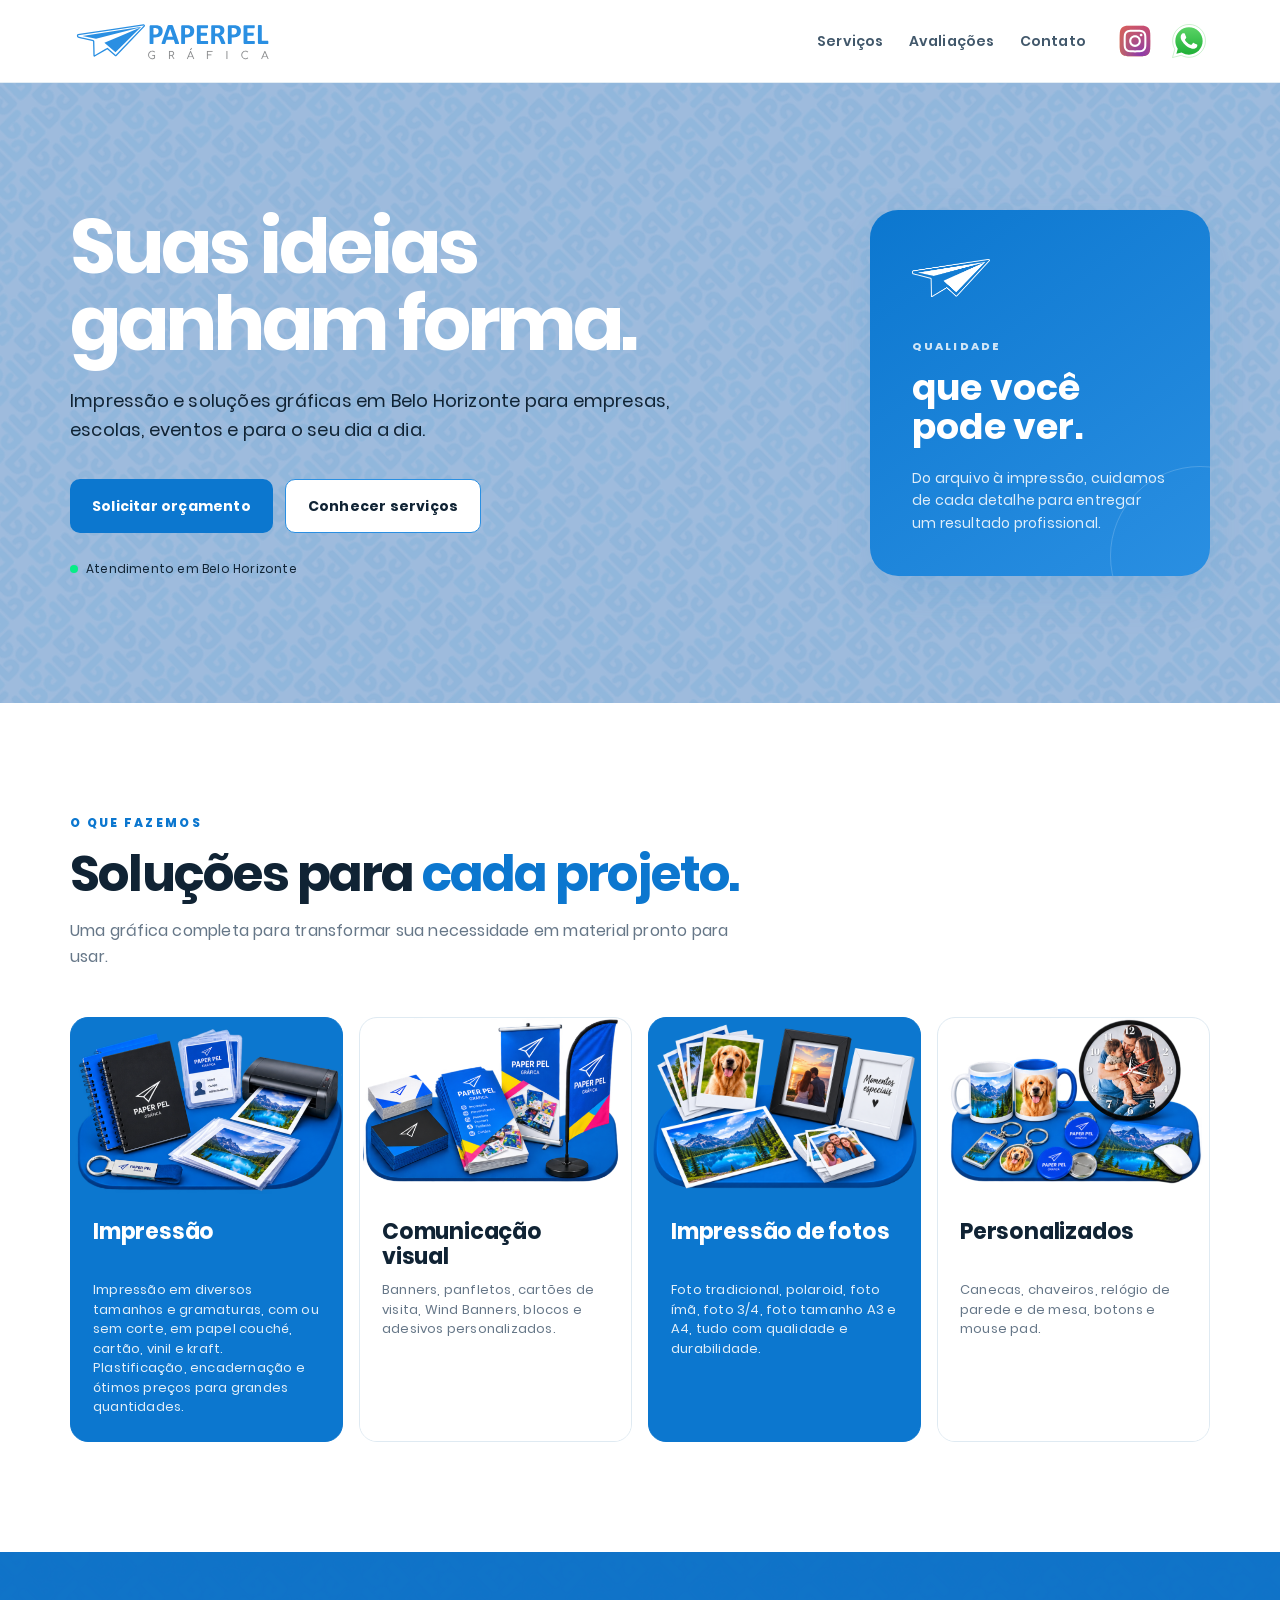
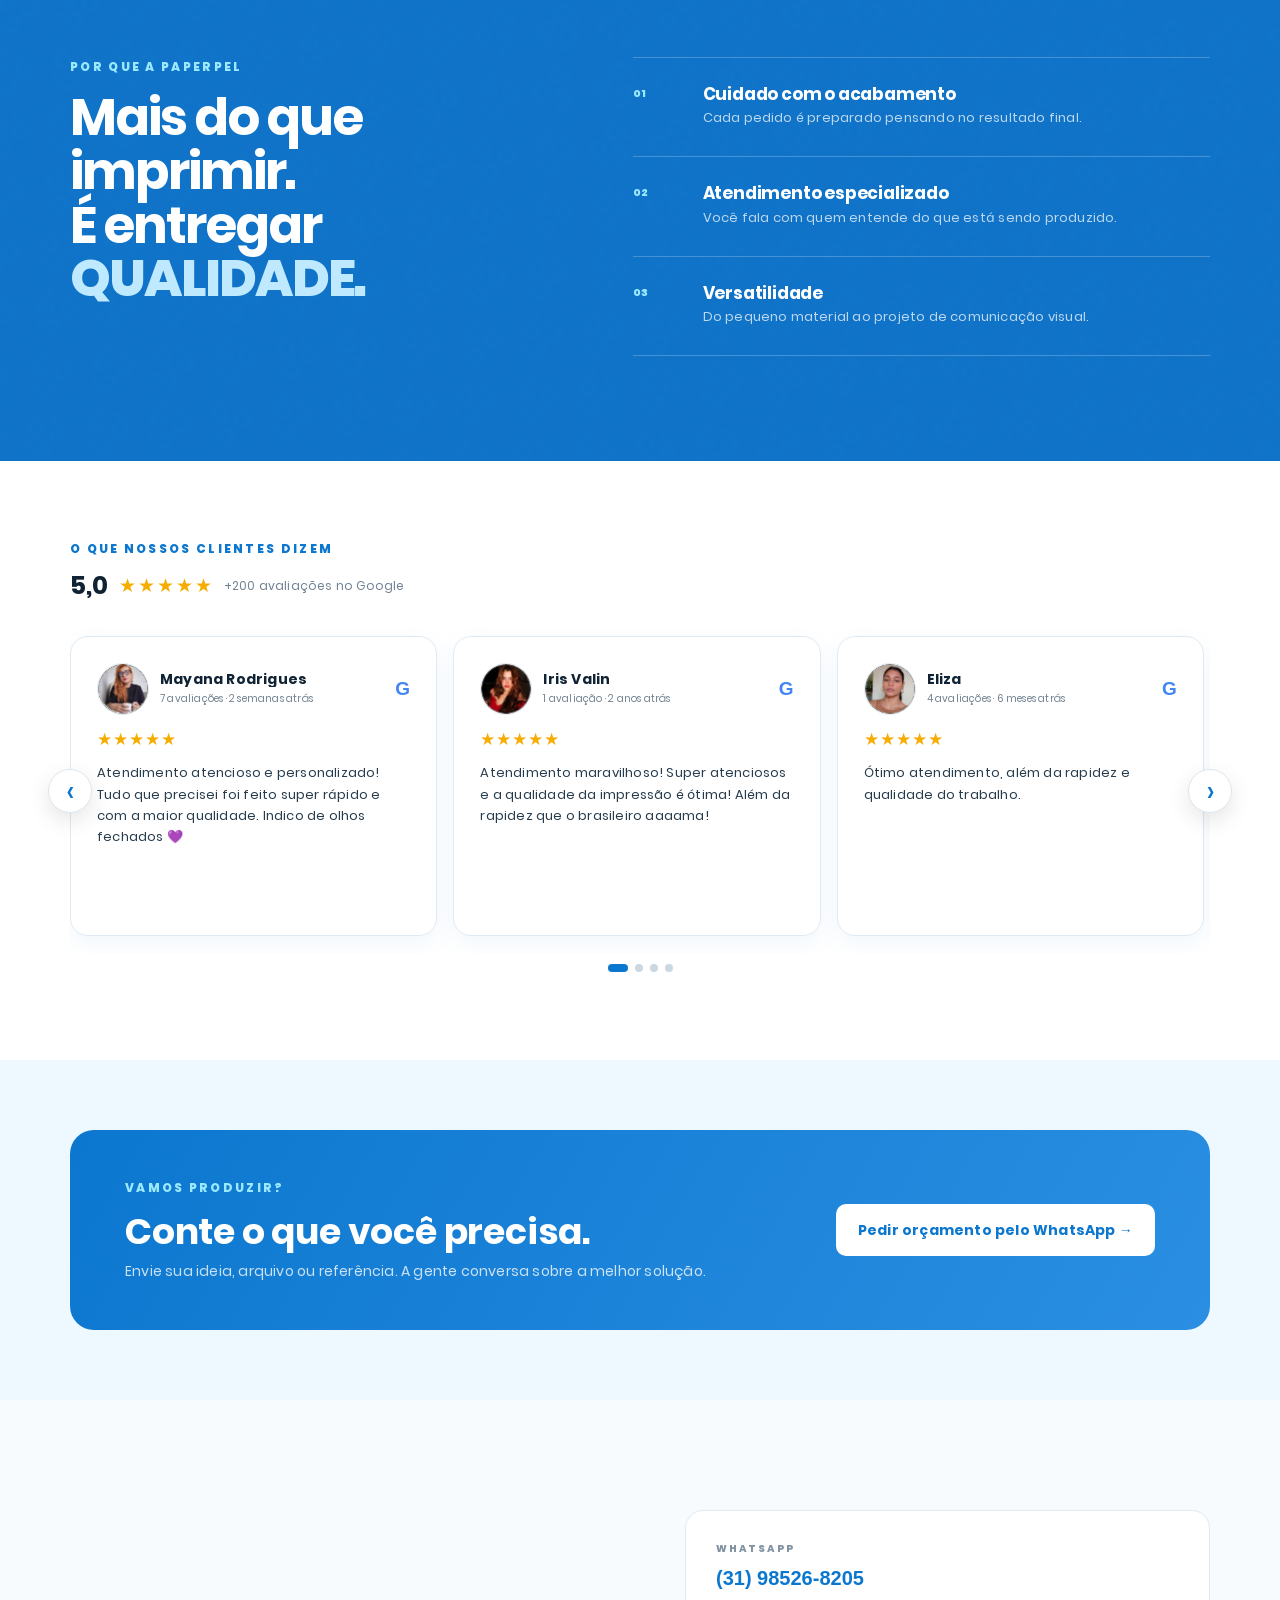
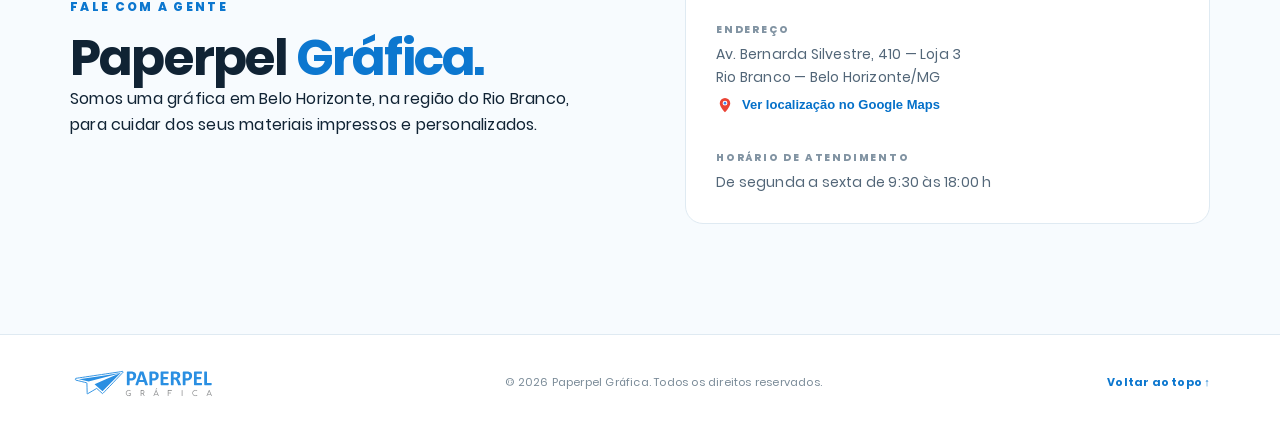
==== index.html @ 9e60d1e8 "Add files via upload" ====
<!DOCTYPE html>
<html lang="pt-BR">
<head>
  <meta charset="UTF-8">
  <meta name="viewport" content="width=device-width, initial-scale=1.0">
  <meta name="description" content="Paperpel Gráfica em Belo Horizonte. Impressão digital, banners, adesivos personalizados, cartões de visita, comunicação visual e encadernação no Rio Branco e região.">
  <title>Paperpel Gráfica em Belo Horizonte | Impressão e Comunicação Visual</title>
  <link rel="canonical" href="https://www.paperpelgrafica.com.br/">
  <meta name="robots" content="index, follow">
  <meta property="og:type" content="website">
  <meta property="og:title" content="Paperpel Gráfica em Belo Horizonte | Impressão e Comunicação Visual">
  <meta property="og:description" content="Impressão digital, banners, adesivos personalizados, cartões de visita, comunicação visual e encadernação no Rio Branco e região.">
  <meta property="og:url" content="https://www.paperpelgrafica.com.br/">
  <meta property="og:site_name" content="Paperpel Gráfica">
  <link rel="stylesheet" href="style.css?v=20260831-33">
  <link rel="icon" type="image/png" sizes="512x512" href="assets/favicon.png?v=20260905-1">
  <link rel="icon" type="image/x-icon" href="assets/favicon.ico?v=20260905-1">
  <link rel="apple-touch-icon" sizes="180x180" href="assets/apple-touch-icon.png?v=20260905-1">

  <style>
    .brand img{
      width:210px !important;
      height:68px !important;
      max-width:210px !important;
      object-fit:contain !important;
    }

    @media (max-width:560px){
      .brand img{
        width:145px !important;
        height:52px !important;
        max-width:145px !important;
      }
    }
  </style>

  <style>
    /* Avião escolhido pelo usuário */
    .paper-plane{
      width:78px;
      height:52px;
      margin-bottom:28px;
      transform:none;
      display:flex;
      align-items:center;
    }

    .paper-plane img{
      width:78px;
      height:52px;
      object-fit:contain;
      display:block;
    }
  </style>

  <style id="paperpel-background-fix">
    /* O background fica ACIMA da cor da seção e ABAIXO do conteúdo */
    .hero{
      position:relative !important;
      isolation:isolate !important;
      overflow:hidden !important;
      background:#edf8ff !important;
    }

    .hero-bg{
      position:absolute !important;
      inset:0 !important;
      z-index:0 !important;
      background-image:url('assets/background-paper.png?v=5') !important;
      background-position:center !important;
      background-size:cover !important;
      background-repeat:no-repeat !important;
      opacity:.45 !important;
      pointer-events:none !important;
    }

    .hero-grid{
      position:relative !important;
      z-index:1 !important;
    }

    .blue-section{
      position:relative !important;
      isolation:isolate !important;
      overflow:hidden !important;
    }

    .blue-section-bg{
      position:absolute !important;
      inset:0 !important;
      z-index:0 !important;
      background-image:url('assets/background-paper.png?v=5') !important;
      background-position:center !important;
      background-size:cover !important;
      background-repeat:no-repeat !important;
      opacity:.20 !important;
      pointer-events:none !important;
    }

    .differentiators{
      position:relative !important;
      z-index:1 !important;
    }
  </style>

<style id="paperpel-layout-fix">
  .hero-grid{
    position:relative !important;
    z-index:1 !important;
    min-height:620px !important;
    display:grid !important;
    grid-template-columns:minmax(0,1.25fr) minmax(280px,.75fr) !important;
    gap:70px !important;
    align-items:center !important;
    padding:80px 0 !important;
  }

  .hero-copy{
    align-self:center !important;
  }

  .hero-card{
    align-self:center !important;
    justify-self:end !important;
  }

  @media(max-width:900px){
    .hero-grid{
      grid-template-columns:1fr !important;
      gap:45px !important;
      padding:65px 0 !important;
    }

    .hero-card{
      justify-self:start !important;
    }
  }
</style>


<style id="paperpel-quality-map-fix">
  .quality-word{color:#bfe9ff !important;font-weight:800 !important;}
  .hero-copy .eyebrow,.hero-copy>p,.hero-note{color:#102334 !important;}
  .maps-link{
    display:inline-flex;align-items:center;gap:8px;margin-top:7px;
    color:#0470C9 !important;font-size:13px !important;font-weight:700 !important;
  }
  .maps-link:hover{opacity:.85;transform:translateX(2px);}
  .maps-icon{width:18px;height:18px;display:block;flex:0 0 18px;}
</style>

</head>
<body>

<header class="header">
  <div class="container nav">
    <a class="brand" href="#diferenciais" aria-label="Paperpel Gráfica">
      <img src="assets/logo-paperpel.svg?v=4" alt="Paperpel Gráfica">
    </a>

    <nav class="menu" aria-label="Navegação principal">
      <a href="#servicos">Serviços</a>
      <a href="#avaliacoes">Avaliações</a>
      <a href="#contato">Contato</a>
    </nav>

    <div class="social-icons" aria-label="Redes sociais">
      <a href="https://www.instagram.com/paperpel.grafica/" target="_blank" rel="noopener" aria-label="Instagram">
        <img src="assets/Instagram_.svg" alt="">
      </a>
      <a href="https://wa.me/5531985268205" target="_blank" rel="noopener" aria-label="WhatsApp">
        <img src="assets/WhatsApp_.svg" alt="">
      </a>
    </div>
  </div>
</header>

<main>
  <section id="inicio" class="hero">
    <div class="hero-bg" aria-hidden="true"></div>

    <div class="container hero-grid">
      <div class="hero-copy">
        <h1><strong style="color:#FFFFFF !important;">Suas ideias ganham forma.</strong></h1>
        <p>Impressão e soluções gráficas em Belo Horizonte para empresas, escolas, eventos e para o seu dia a dia.</p>

        <div class="hero-actions">
          <a class="button primary" href="https://wa.me/5531985268205" target="_blank" rel="noopener">Solicitar orçamento</a>
          <a class="button secondary" href="#servicos">Conhecer serviços</a>
        </div>

        <div class="hero-note">
          <span class="dot"></span>
          Atendimento em Belo Horizonte
        </div>
      </div>

      <div class="hero-card">
        <div class="paper-plane">
          <img src="assets/aviao-paperpel.png?v=1" alt="" aria-hidden="true">
        </div>
        <span>QUALIDADE</span>
        <strong>que você<br>pode ver.</strong>
        <p>Do arquivo à impressão, cuidamos de cada detalhe para entregar um resultado profissional.</p>
      </div>
    </div>
  </section>

  <section id="servicos" class="section">
    <div class="container">
      <div class="section-heading">
        <span class="eyebrow">O QUE FAZEMOS</span>
        <h2>Soluções para <span>cada projeto.</span></h2>
        <p>Uma gráfica completa para transformar sua necessidade em material pronto para usar.</p>
      </div>

      <div class="services-grid services-grid-images">
        <article class="service-card service-card-image featured">
          <div class="service-image">
            <img src="assets/impressao.png?v=1" alt="Impressão digital em Belo Horizonte">
          </div>
          <div class="service-content">
            <h3>Impressão</h3>
            <p>Impressão em diversos tamanhos e gramaturas, com ou sem corte, em papel couché, cartão, vinil e kraft. Plastificação, encadernação e ótimos preços para grandes quantidades.</p>
                      </div>
        </article>

        <article class="service-card service-card-image">
          <div class="service-image">
            <img src="assets/comunicacao-visual.png?v=1" alt="Comunicação visual, banners e adesivos em Belo Horizonte">
          </div>
          <div class="service-content">
            <h3>Comunicação visual</h3>
            <p>Banners, panfletos, cartões de visita, Wind Banners, blocos e adesivos personalizados.</p>
                      </div>
        </article>

        <article class="service-card service-card-image">
          <div class="service-image">
            <img src="assets/foto.png?v=1" alt="Impressão de fotos em Belo Horizonte">
          </div>
          <div class="service-content">
            <h3>Impressão de fotos</h3>
            <p>Foto tradicional, polaroid, foto ímã, foto 3/4, foto tamanho A3 e A4, tudo com qualidade e durabilidade.</p>
                      </div>
        </article>

        <article class="service-card service-card-image">
          <div class="service-image">
            <img src="assets/personalizados.png?v=1" alt="Produtos personalizados em Belo Horizonte">
          </div>
          <div class="service-content">
            <h3>Personalizados</h3>
            <p>Canecas, chaveiros, relógio de parede e de mesa, botons e mouse pad.</p>
                      </div>
        </article>
      </div>
    </div>
  </section>

  <section id="diferenciais" class="blue-section">
    <div class="blue-section-bg" aria-hidden="true"></div>

    <div class="container differentiators">
      <div>
        <span class="eyebrow light">POR QUE A PAPERPEL</span>
        <h2>Mais do que<br>imprimir.<br><strong>É entregar<br><span class="quality-word">QUALIDADE.</span></strong></h2>
      </div>

      <div class="diff-list">
        <div class="diff-item">
          <span>01</span>
          <div>
            <h3>Cuidado com o acabamento</h3>
            <p>Cada pedido é preparado pensando no resultado final.</p>
          </div>
        </div>

        <div class="diff-item">
          <span>02</span>
          <div>
            <h3>Atendimento especializado</h3>
            <p>Você fala com quem entende do que está sendo produzido.</p>
          </div>
        </div>

        <div class="diff-item">
          <span>03</span>
          <div>
            <h3>Versatilidade</h3>
            <p>Do pequeno material ao projeto de comunicação visual.</p>
          </div>
        </div>
      </div>
    </div>
  </section>

  <section id="avaliacoes" class="reviews-section">
    <div class="container">
      <div class="reviews-heading">
        <div>
          <span class="eyebrow">O QUE NOSSOS CLIENTES DIZEM</span>
          <div class="reviews-rating">
            <strong>5,0</strong>
            <span class="stars" aria-label="5 estrelas">★★★★★</span>
            <span>+200 avaliações no Google</span>
          </div>
        </div>
      </div>

      <div class="reviews-carousel">
        <button class="review-arrow prev" type="button" aria-label="Avaliações anteriores">‹</button>
        <div class="reviews-track" id="reviewsTrack"></div>
        <button class="review-arrow next" type="button" aria-label="Próximas avaliações">›</button>
      </div>

      <div class="review-dots" id="reviewDots" aria-label="Navegação das avaliações"></div>
    </div>
  </section>

  <section class="quote-section">
    <div class="container quote-box">
      <div>
        <span class="eyebrow light">VAMOS PRODUZIR?</span>
        <h2>Conte o que você precisa.</h2>
        <p>Envie sua ideia, arquivo ou referência. A gente conversa sobre a melhor solução.</p>
      </div>

      <a class="button white" href="https://wa.me/5531985268205" target="_blank" rel="noopener">
        Pedir orçamento pelo WhatsApp →
      </a>
    </div>
  </section>

  <section id="contato" class="contact section">
    <div class="container contact-grid">
      <div>
        <span class="eyebrow">FALE COM A GENTE</span>
        <h2>Paperpel <span>Gráfica.</span></h2>
        <p>Somos uma gráfica em Belo Horizonte, na região do Rio Branco, para cuidar dos seus materiais impressos e personalizados.</p>
      </div>

      <div class="contact-card">
        <div>
          <small>WHATSAPP</small>
          <a href="https://wa.me/5531985268205" target="_blank" rel="noopener">(31) 98526-8205</a>
        </div>

        <div>
          <small>ENDEREÇO</small>
          <p>Av. Bernarda Silvestre, 410 — Loja 3<br>Rio Branco — Belo Horizonte/MG</p>
            <a class="maps-link" href="https://www.google.com/maps/search/?api=1&query=Av.%20Bernarda%20Silvestre%2C%20410%20Belo%20Horizonte%20MG" target="_blank" rel="noopener" aria-label="Abrir a localização da Paperpel no Google Maps">
              <svg class="maps-icon" viewBox="0 0 24 24" aria-hidden="true">
                <path fill="#EA4335" d="M12 2.5a7 7 0 0 0-7 7c0 5.2 7 12 7 12s7-6.8 7-12a7 7 0 0 0-7-7Zm0 10.2a3.2 3.2 0 1 1 0-6.4 3.2 3.2 0 0 1 0 6.4Z"/>
                <circle cx="12" cy="9.5" r="1.7" fill="#4285F4"/>
              </svg>
              <span>Ver localização no Google Maps</span>
            </a>
        </div>

        <div>
          <small>HORÁRIO DE ATENDIMENTO</small>
          <p>De segunda a sexta de 9:30 às 18:00 h</p>
        </div>
      </div>
    </div>
  </section>
</main>

<footer class="footer">
  <div class="container footer-inner">
    <img src="assets/logo-paperpel.svg?v=4" alt="Paperpel Gráfica">
    <span>© 2026 Paperpel Gráfica. Todos os direitos reservados.</span>
    <a href="#inicio">Voltar ao topo ↑</a>
  </div>
</footer>

<script src="script.js?v=20260831-33"></script>
</body>
</html>
---- style.css ----
:root{
  --blue:#0C77CF;
  --blue-dark:#0C77CF;
  --ink:#102334;
  --muted:#667788;
  --line:#dfeaf2;
  --white:#fff;
  --bg:#f7fbfe;
  --shadow:0 18px 45px rgba(4,112,201,.12);
}

/* Poppins local — família fornecida pelo usuário */
@font-face{font-family:'Poppins';src:url('assets/fonts/Poppins-Regular.ttf') format('truetype');font-weight:400;font-style:normal;font-display:swap;}
@font-face{font-family:'Poppins';src:url('assets/fonts/Poppins-Medium.ttf') format('truetype');font-weight:500;font-style:normal;font-display:swap;}
@font-face{font-family:'Poppins';src:url('assets/fonts/Poppins-SemiBold.ttf') format('truetype');font-weight:600;font-style:normal;font-display:swap;}
@font-face{font-family:'Poppins';src:url('assets/fonts/Poppins-Bold.ttf') format('truetype');font-weight:700;font-style:normal;font-display:swap;}
@font-face{font-family:'Poppins';src:url('assets/fonts/Poppins-ExtraBold.ttf') format('truetype');font-weight:800;font-style:normal;font-display:swap;}

*,
*::before,
*::after{
  box-sizing:border-box;
  margin:0;
  padding:0;
}

html{
  scroll-behavior:smooth;
  overflow-x:hidden;
}
body{
  width:100%;
  min-width:0;
  overflow-x:hidden;
  font-family:'Poppins',Arial,sans-serif;
  color:var(--ink);
  background:#fff;
  line-height:1.6;
  letter-spacing:.2px;
}

h1,h2,h3,h4,h5,h6{
  line-height:1.15;
  letter-spacing:-.2px;
}

img{
  display:block;
  max-width:100%;
}

a{
  text-decoration:none;
  color:inherit;
}

button{
  font:inherit;
}

.container{
  width:min(1140px,calc(100% - 40px));
  margin-inline:auto;
}

/* HEADER */
.header{
  position:sticky;
  top:0;
  z-index:100;
  width:100%;
  background:rgba(255,255,255,.96);
  backdrop-filter:blur(12px);
  border-bottom:1px solid rgba(223,234,242,.85);
}

.nav{
  min-height:82px;
  display:flex;
  align-items:center;
  gap:28px;
}

.brand{
  display:flex;
  align-items:center;
  flex:0 0 auto;
}

.brand img{
  width:165px;
  height:58px;
  max-width:165px;
  object-fit:contain;
}

.menu{
  display:flex;
  align-items:center;
  justify-content:flex-end;
  gap:25px;
  margin-left:auto;
  min-width:0;
}

.menu a{
  white-space:nowrap;
  font-size:14px;
  font-weight:600;
  color:#42586b;
  transition:color .2s ease;
}

.menu a:hover{
  color:var(--blue);
}

/* ÍCONES INSTAGRAM E WHATSAPP */
.social-icons{
  display:flex;
  align-items:center;
  justify-content:center;
  gap:12px;
  flex:0 0 auto;
}

.social-icons a{
  width:42px !important;
  height:42px !important;
  min-width:42px !important;
  min-height:42px !important;
  max-width:42px !important;
  max-height:42px !important;
  display:flex !important;
  align-items:center !important;
  justify-content:center !important;
  overflow:visible !important;
  padding:0 !important;
  margin:0 !important;
}

.social-icons img{
  width:34px !important;
  height:34px !important;
  min-width:34px !important;
  min-height:34px !important;
  max-width:34px !important;
  max-height:34px !important;
  display:block !important;
  object-fit:contain !important;
  object-position:center !important;
  margin:0 !important;
  padding:0 !important;
}

.social-icons a:hover img{
  transform:scale(1.08);
}

/* HERO */
.hero{
  position:relative;
  isolation:isolate;
  overflow:hidden;
  background:#edf8ff;
}

.hero-bg{
  position:absolute;
  inset:0;
  z-index:-1;
  background-image:url('assets/background-paper.svg');
  background-position:center;
  background-size:cover;
  background-repeat:no-repeat;
  opacity:.28;
  pointer-events:none;
}

.hero-grid{
  min-height:620px;
  display:grid;
  grid-template-columns:minmax(0,1.25fr) minmax(280px,.75fr);
  gap:70px;
  align-items:center;
  padding:80px 0;
}
.eyebrow{
  display:block;
  color:var(--blue);
  font-size:12px;
  font-weight:800;
  letter-spacing:2.3px;
  margin-bottom:15px;
}

.eyebrow.light{
  color:#9BE9FF;
}

.hero h1{
  font-size:clamp(48px,6vw,76px);
  line-height:1.02;
  letter-spacing:-3px;
  margin-bottom:24px;
}

.hero h1 strong{
  color:var(--blue);
}

.hero-copy>p{
  max-width:620px;
  font-size:18px;
  color:var(--muted);
}

.hero-actions{
  display:flex;
  gap:12px;
  flex-wrap:wrap;
  margin-top:34px;
}
.button{
  display:inline-flex;
  align-items:center;
  justify-content:center;
  min-height:50px;
  padding:15px 22px;
  border-radius:10px;
  font-size:14px;
  font-weight:700;
  transition:.2s ease;
}

.primary{
  background:var(--blue);
  color:#fff;
}

.primary:hover{
  background:var(--blue-dark);
  transform:translateY(-1px);
}

.secondary{
  border:1px solid #2A8FE2;
  background:#fff;
  color:var(--ink);
}

.secondary:hover{
  border-color:var(--blue);
  color:var(--blue);
}
.hero-note{
  display:flex;
  align-items:center;
  gap:8px;
  margin-top:26px;
  color:#738596;
  font-size:12px;
}

/* Indicador de atendimento online */
.dot{
  width:8px;
  height:8px;
  border-radius:50%;
  background:#07ED86;
  box-shadow:0 0 0 0 rgba(7,237,134,0);
  animation:paperpel-online-pulse 2.4s ease-in-out infinite;
  will-change:transform,box-shadow;
}

@keyframes paperpel-online-pulse{
  0%,100%{
    transform:scale(1);
    box-shadow:0 0 0 0 rgba(7,237,134,0);
  }

  50%{
    transform:scale(1.18);
    box-shadow:0 0 0 5px rgba(7,237,134,.12);
  }
}

@media (max-width:560px){
  .brand::after{
    width:114px;
  }
}

@media (prefers-reduced-motion:reduce){
  .dot{
    animation:none;
    box-shadow:none;
  }
}

.hero-card{
  justify-self:end;
  width:min(340px,100%);
  padding:42px;
  border-radius:28px;
  background:linear-gradient(145deg,var(--blue),#2A8FE2);
  color:#fff;
  box-shadow:var(--shadow);
  position:relative;
  overflow:hidden;
}
.hero-card::after{
  content:"";
  position:absolute;
  width:180px;
  height:180px;
  border:1px solid rgba(255,255,255,.18);
  border-radius:50%;
  right:-80px;
  bottom:-70px;
}

.paper-plane{
  font-size:38px;
  margin-bottom:35px;
  transform:rotate(-12deg);
}

.hero-card span{
  font-size:11px;
  font-weight:800;
  letter-spacing:2.1px;
  opacity:.8;
}

.hero-card strong{
  display:block;
  font-size:36px;
  line-height:1.1;
  margin:10px 0 20px;
}

.hero-card p{
  font-size:14px;
  opacity:.86;
}

/* SEÇÕES */
.section{
  padding:110px 0;
}

.section-heading{
  max-width:680px;
  margin-bottom:48px;
}

.section-heading h2,
.contact h2{
  font-size:clamp(34px,4vw,50px);
  line-height:1.1;
  letter-spacing:-1.8px;
}

.section-heading h2 span,
.contact h2 span{
  color:var(--blue);
}

.section-heading p{
  color:var(--muted);
  margin-top:16px;
}

/* SERVIÇOS */
.services-grid{
  display:grid;
  grid-template-columns:repeat(4,minmax(0,1fr));
  gap:16px;
}
.service-card{
  min-height:290px;
  padding:30px;
  border:1px solid var(--line);
  border-radius:18px;
  background:#fff;
  display:flex;
  flex-direction:column;
  transition:.25s ease;
}

.service-card:hover{
  transform:translateY(-5px);
  box-shadow:var(--shadow);
  border-color:#2A8FE2;
}

.service-card.featured{
  background:var(--blue);
  color:#fff;
  border-color:var(--blue);
}
.service-number{
  margin-bottom:55px;
  color:var(--blue);
  font-size:11px;
  font-weight:800;
  letter-spacing:1.6px;
}

.featured .service-number{
  color:#9BE9FF;
}

.service-card h3{
  font-size:22px;
  margin-bottom:10px;
}

.service-card p{
  color:var(--muted);
  font-size:13px;
}

.featured p{
  color:rgba(255,255,255,.82);
}

.service-link{
  margin-top:auto;
  padding-top:20px;
  font-size:12px;
  font-weight:800;
  letter-spacing:.1px;
}

/* DIFERENCIAIS */
.blue-section{
  position:relative;
  isolation:isolate;
  overflow:hidden;
  padding:105px 0;
  background:var(--blue);
  color:#fff;
}

.blue-section-bg{
  position:absolute;
  inset:0;
  z-index:-1;
  background-image:url('assets/background-paper.svg');
  background-position:center;
  background-size:cover;
  background-repeat:no-repeat;
  opacity:.22;
  pointer-events:none;
}
.differentiators{
  display:grid;
  grid-template-columns:minmax(0,.9fr) minmax(0,1.1fr);
  gap:90px;
  align-items:start;
}

.blue-section h2{
  font-size:clamp(38px,4vw,56px);
  line-height:1.05;
  letter-spacing:-2px;
}

.diff-list{
  border-top:1px solid rgba(255,255,255,.22);
}

.diff-item{
  display:grid;
  grid-template-columns:55px minmax(0,1fr);
  gap:15px;
  padding:27px 0;
  border-bottom:1px solid rgba(255,255,255,.22);
}
.diff-item>span{
  color:#9BE9FF;
  font-size:11px;
  font-weight:800;
  letter-spacing:.1px;
}

.diff-item h3{
  font-size:17px;
  margin-bottom:4px;
}

.diff-item p{
  color:rgba(255,255,255,.72);
  font-size:13px;
}

/* AVALIAÇÕES */
.reviews-section{
  padding:78px 0 88px;
  background:#fff;
  overflow:hidden;
}

.reviews-heading{
  margin-bottom:30px;
}

.reviews-rating{
  display:flex;
  align-items:center;
  gap:10px;
}

.reviews-rating strong{
  color:#102334;
  font-size:25px;
  line-height:1;
}
.stars{
  color:#f5ad00;
  font-size:19px;
  letter-spacing:2px;
  line-height:1;
}

.reviews-rating>span:last-child{
  color:#718293;
  font-size:12px;
}

.reviews-carousel{
  position:relative;
  display:flex;
  align-items:center;
  gap:14px;
  min-width:0;
}

.reviews-track{
  width:100%;
  min-width:0;
  display:flex;
  gap:16px;
  overflow-x:auto;
  padding:8px 3px 18px;
  scroll-behavior:smooth;
  scroll-snap-type:x mandatory;
  scrollbar-width:none;
}
.reviews-track::-webkit-scrollbar{
  display:none;
}

/* 3 avaliações visíveis por vez */
.review-card{
  flex:0 0 calc((100% - 32px)/3) !important;
  width:calc((100% - 32px)/3) !important;
  min-width:0;
  min-height:300px;
  height:300px;
  padding:26px;
  border:1px solid #e1eaf1;
  border-radius:18px;
  background:#fff;
  box-shadow:0 8px 25px rgba(4,112,201,.06);
  display:flex;
  flex-direction:column;
  scroll-snap-align:start;
}

.review-header{
  display:flex;
  align-items:center;
  gap:11px;
  min-width:0;
}
.review-photo{
  width:52px;
  height:52px;
  min-width:52px;
  max-width:52px;
  border-radius:50%;
  object-fit:cover;
  border:1px solid #e1eaf1;
}

.review-user{
  min-width:0;
  flex:1;
  display:flex;
  flex-direction:column;
}

.review-user strong{
  color:#102334;
  font-size:14px;
  line-height:1.2;
  white-space:nowrap;
  overflow:hidden;
  text-overflow:ellipsis;
}

.review-user span{
  margin-top:4px;
  color:#718291;
  font-size:10px;
}
.google-icon{
  flex:0 0 auto;
  margin-left:auto;
  color:#4285f4;
  font-family:Arial,sans-serif;
  font-size:19px;
  font-weight:700;
}

.review-stars{
  margin-top:16px;
  color:#f5ad00;
  font-size:17px;
  letter-spacing:1px;
  line-height:1;
}

.review-card p{
  margin-top:14px;
  color:#263b4c;
  font-size:13px;
  line-height:1.65;
}

.review-arrow{
  position:absolute;
  top:50%;
  z-index:5;
  width:44px;
  height:44px;
  border:1px solid #dce7ef;
  border-radius:50%;
  background:#fff;
  color:var(--blue);
  font-size:32px;
  line-height:36px;
  cursor:pointer;
  box-shadow:0 8px 22px rgba(0,0,0,.10);
  transition:.2s ease;
}

.review-arrow:hover{
  background:var(--blue);
  color:#fff;
}

.review-arrow.prev{
  left:-22px;
  transform:translateY(-50%);
}

.review-arrow.next{
  right:-22px;
  transform:translateY(-50%);
}
.review-dots{
  display:flex;
  justify-content:center;
  gap:7px;
  margin-top:10px;
}

.review-dot{
  width:8px;
  height:8px;
  padding:0;
  border:0;
  border-radius:50%;
  background:#ccd8e1;
  cursor:pointer;
  transition:.2s ease;
}

.review-dot.active{
  width:20px;
  border-radius:10px;
  background:var(--blue);
}

/* CTA */
.quote-section{
  padding:70px 0;
  background:#edf8ff;
}
.quote-box{
  display:flex;
  align-items:center;
  justify-content:space-between;
  gap:30px;
  padding:48px 55px;
  border-radius:24px;
  background:linear-gradient(120deg,#0C77CF,#2A8FE2);
  color:#fff;
}

.quote-box h2{
  font-size:36px;
  line-height:1.1;
  margin-bottom:8px;
}

.quote-box p{
  color:rgba(255,255,255,.78);
  font-size:14px;
}

.white{
  flex:0 0 auto;
  background:#fff;
  color:var(--blue);
  white-space:nowrap;
}

.white:hover{
  transform:translateY(-2px);
}

/* CONTATO */
.contact{
  background:var(--bg);
}

.contact-grid{
  display:grid;
  grid-template-columns:minmax(0,1fr) minmax(0,1fr);
  gap:90px;
  align-items:center;
}

.contact>div>p{
  max-width:500px;
  margin-top:18px;
  color:var(--muted);
}

.contact-card{
  display:grid;
  gap:28px;
  padding:30px;
  border:1px solid var(--line);
  border-radius:18px;
  background:#fff;
}
.contact-card small{
  display:block;
  margin-bottom:5px;
  color:#8294a3;
  font-size:10px;
  font-weight:800;
  letter-spacing:1.8px;
}

.contact-card a{
  color:var(--blue);
  font-family:Arial,sans-serif;
  font-size:20px;
  font-weight:700;
  letter-spacing:0;
  font-variant-numeric:tabular-nums;
}

.contact-card p{
  color:#526678;
  font-size:14px;
}

/* FOOTER */
.footer{
  border-top:1px solid var(--line);
  background:#fff;
}

.footer-inner{
  min-height:95px;
  display:flex;
  align-items:center;
  justify-content:space-between;
  gap:25px;
  color:#7a8b98;
  font-size:11px;
}
.footer img{
  width:150px;
  height:52px;
  max-width:150px;
  object-fit:contain;
}

.footer a{
  color:var(--blue);
  font-weight:700;
}

/* TABLET */
@media(max-width:1050px){
  .nav{
    gap:18px;
  }

  .brand img{
    width:145px;
    max-width:145px;
  }

  .menu{
    gap:16px;
  }

  .menu a{
    font-size:12px;
  }

  .social-icons{
    gap:7px;
  }
}

/* MOBILE/TABLET */
@media(max-width:900px){
  .menu{
    display:none;
  }

  .nav{
    justify-content:space-between;
  }
  .hero-grid,
  .differentiators,
  .contact-grid{
    grid-template-columns:1fr;
    gap:45px;
  }

  .hero-grid{
    padding:65px 0;
  }

  .hero-card{
    justify-self:start;
  }

  .services-grid{
    grid-template-columns:repeat(2,minmax(0,1fr));
  }

  .quote-box{
    align-items:flex-start;
    flex-direction:column;
  }

  /* Tablet: 2 avaliações */
  .review-card{
    flex-basis:calc((100% - 16px)/2);
    width:calc((100% - 16px)/2);
    min-height:285px;
    height:285px;
  }

  .review-arrow.prev{
    left:4px;
  }

  .review-arrow.next{
    right:4px;
  }
}

/* CELULAR */
@media(max-width:560px){
  .container{
    width:calc(100% - 28px);
  }

  .header .nav{
    min-height:70px;
  }

  .brand img{
    width:125px;
    height:48px;
    max-width:125px;
  }

  .social-icons{
    gap:6px;
  }

  .social-icons a{
    width:32px !important;
    height:32px !important;
    min-width:32px;
    min-height:32px;
    max-width:32px;
    max-height:32px;
  }

  .hero h1{
    font-size:48px;
    letter-spacing:-2px;
  }

  .hero-copy>p{
    font-size:16px;
  }

  .section,
  .blue-section{
    padding:75px 0;
  }

  .services-grid{
    grid-template-columns:1fr;
  }

  .service-card{
    min-height:235px;
  }

  .quote-box{
    padding:34px 28px;
  }
  .quote-box h2{
    font-size:29px;
  }

  .reviews-section{
    padding:65px 0 72px;
  }

  .reviews-rating{
    flex-wrap:wrap;
  }

  .reviews-rating>span:last-child{
    width:100%;
  }

  /* Celular: 1 avaliação */
  .review-card{
    flex-basis:100%;
    width:100%;
    min-height:260px;
    height:auto;
  }

  .review-arrow{
    width:38px;
    height:38px;
    font-size:27px;
  }

  .footer-inner{
    padding:25px 0;
    flex-wrap:wrap;
  }
}


/* =========================================================
   PAPERPEL — VERSÃO MOBILE REFINADA
   Mantém o desktop intacto.
   ========================================================= */

@media (max-width: 900px){
  body{
    overflow-x:hidden;
  }

  .container{
    width:min(100% - 32px, 720px);
  }

  /* Cabeçalho */
  .header{
    position:sticky;
    top:0;
  }

  .nav{
    min-height:74px;
    gap:12px;
  }

  .brand{
    flex:1 1 auto;
    min-width:0;
  }

  .brand img{
    width:145px !important;
    height:52px !important;
    max-width:145px !important;
  }

  .social-icons{
    margin-left:auto;
    gap:7px;
  }

  /* No mobile, os links do menu ficam ocultos para não apertar o cabeçalho.
     O conteúdo continua acessível pelos próprios links e pela rolagem. */
  .menu{
    display:none !important;
  }

  /* HERO */
  .hero{
    min-height:0;
  }

  .hero-grid{
    min-height:0 !important;
    grid-template-columns:1fr !important;
    gap:38px !important;
    padding:64px 0 72px !important;
  }

  .hero-copy{
    max-width:100%;
  }

  .hero h1{
    font-size:clamp(43px,13vw,58px);
    line-height:.98;
    letter-spacing:-2.4px;
    margin-bottom:20px;
    max-width:620px;
  }

  .hero-copy>p{
    max-width:620px;
    font-size:16px;
    line-height:1.6;
  }

  .hero-actions{
    flex-direction:column;
    align-items:stretch;
    gap:10px;
    margin-top:28px;
  }

  .hero-actions .button{
    width:100%;
    min-height:50px;
  }

  .hero-note{
    margin-top:22px;
    font-size:11px;
  }

  .hero-card{
    width:min(100%,360px);
    justify-self:center !important;
    align-self:center !important;
    padding:34px 30px;
    border-radius:24px;
  }

  .hero-card strong{
    font-size:32px;
  }

  .hero-card p{
    font-size:13px;
  }

  /* Mantém o padrão mais suave no celular */
  .hero::before{
    left:-45%;
    top:-8%;
    width:140%;
    height:85%;
  }

  .hero::after{
    right:-45%;
    top:35%;
    width:130%;
    height:70%;
  }

  /* SEÇÕES */
  .section{
    padding:74px 0;
  }

  .section-heading{
    margin-bottom:32px;
  }

  .section-heading h2,
  .contact h2{
    font-size:36px;
    line-height:1.08;
    letter-spacing:-1.5px;
  }

  .section-heading p{
    font-size:14px;
    line-height:1.6;
  }

  /* SERVIÇOS */
  .services-grid{
    grid-template-columns:1fr !important;
    gap:14px;
  }

  .service-card{
    min-height:0;
    height:360px;
    padding:0 !important;
    overflow:hidden;
    position:relative;
    justify-content:flex-end;
    border-radius:18px;
    background:#fff;
  }

  /* Caso os cards já tenham imagens, preserva-as.
     Caso o HTML use background-image, nada é sobrescrito aqui. */
  .service-card img{
    width:100%;
    height:100%;
    object-fit:cover;
  }

  .service-card .service-number,
  .service-card h3,
  .service-card p,
  .service-card .service-link{
    position:relative;
    z-index:2;
  }

  .service-card h3{
    margin:0;
    padding:18px 20px 4px;
    font-size:22px;
    color:#fff;
    text-shadow:0 2px 12px rgba(0,0,0,.35);
  }

  .service-card p{
    padding:0 20px 18px;
    color:rgba(255,255,255,.92);
    font-size:13px;
    text-shadow:0 2px 10px rgba(0,0,0,.35);
  }

  .service-card .service-link{
    padding:0 20px 20px;
    color:#fff;
    font-size:12px;
    text-shadow:0 2px 10px rgba(0,0,0,.35);
  }

  /* Gradiente para legibilidade dos textos sobre as fotos */
  .service-card::after{
    content:"";
    position:absolute;
    left:0;
    right:0;
    bottom:0;
    height:58%;
    z-index:1;
    background:linear-gradient(
      to top,
      rgba(0,0,0,.70) 0%,
      rgba(0,0,0,.34) 48%,
      rgba(0,0,0,0) 100%
    );
    pointer-events:none;
  }

  .service-card.featured{
    background:var(--blue);
  }

  /* DIFERENCIAIS */
  .blue-section{
    padding:74px 0;
  }

  .differentiators{
    grid-template-columns:1fr !important;
    gap:38px !important;
  }

  .blue-section h2{
    font-size:40px;
    line-height:1.02;
  }

  .diff-item{
    grid-template-columns:38px minmax(0,1fr);
    gap:12px;
    padding:22px 0;
  }

  .diff-item h3{
    font-size:16px;
  }

  .diff-item p{
    font-size:12px;
  }

  /* AVALIAÇÕES — 1 por vez no celular */
  .reviews-section{
    padding:66px 0 72px;
  }

  .reviews-heading{
    margin-bottom:24px;
  }

  .reviews-rating{
    justify-content:flex-start;
    flex-wrap:wrap;
  }

  .reviews-rating strong{
    font-size:23px;
  }

  .reviews-rating>span:last-child{
    width:100%;
    font-size:11px;
  }

  .reviews-carousel{
    gap:6px;
  }

  .reviews-track{
    gap:12px;
    padding-bottom:14px;
  }

  .review-card{
    flex:0 0 100% !important;
    width:100% !important;
    min-height:280px !important;
    height:auto !important;
    padding:22px !important;
    border-radius:18px;
  }

  .review-card p{
    font-size:13px;
    line-height:1.6;
  }

  .review-arrow{
    width:38px;
    height:38px;
    font-size:26px;
  }

  .review-arrow.prev{
    left:2px;
  }

  .review-arrow.next{
    right:2px;
  }

  /* CTA */
  .quote-section{
    padding:60px 0;
  }

  .quote-box{
    padding:34px 26px;
    border-radius:20px;
    gap:22px;
  }

  .quote-box h2{
    font-size:30px;
  }

  .quote-box p{
    font-size:13px;
  }

  .white{
    width:100%;
    white-space:normal;
    text-align:center;
  }

  /* CONTATO */
  .contact-grid{
    grid-template-columns:1fr !important;
    gap:36px !important;
  }

  .contact-card{
    padding:24px;
    gap:24px;
  }

  .contact-card a{
    font-size:18px;
  }

  .contact-card p{
    font-size:13px;
  }

  /* RODAPÉ */
  .footer-inner{
    min-height:0;
    padding:24px 0;
    flex-direction:column;
    align-items:flex-start;
    gap:12px;
  }

  .footer-inner img{
    width:140px;
    height:48px;
  }

  .footer a{
    align-self:flex-start;
  }
}

@media (max-width:560px){
  .container{
    width:calc(100% - 28px);
  }

  .header .nav{
    min-height:68px;
  }

  .brand img{
    width:132px !important;
    height:48px !important;
    max-width:132px !important;
  }

  .social-icons a{
    width:34px !important;
    height:34px !important;
    min-width:34px !important;
    min-height:34px !important;
  }

  .social-icons img{
    width:27px !important;
    height:27px !important;
    min-width:27px !important;
    min-height:27px !important;
    max-width:27px !important;
    max-height:27px !important;
  }

  .hero-grid{
    padding:54px 0 66px !important;
  }

  .hero h1{
    font-size:48px;
  }

  .hero-card{
    width:100%;
    padding:32px 28px;
  }

  .hero-card strong{
    font-size:31px;
  }

  .service-card{
    height:270px;
  }

  .section-heading h2,
  .contact h2{
    font-size:34px;
  }

  .blue-section h2{
    font-size:36px;
  }
}


/* =========================================================
   PAPERPEL — PADRÃO DOS CARDS DE SERVIÇOS
   01 azul / 02 branco / 03 azul / 04 branco
   ========================================================= */

.services-grid-images .service-card{
  overflow:hidden;
  border-radius:18px;
  padding:0 !important;
}

.services-grid-images .service-card:nth-child(odd){
  background:#0C77CF !important;
  color:#fff !important;
  border-color:#0C77CF !important;
}

.services-grid-images .service-card:nth-child(even){
  background:#fff !important;
  color:#102334 !important;
  border-color:#dfeaf2 !important;
}

.services-grid-images .service-card .service-image{
  position:relative;
  overflow:hidden;
}

.services-grid-images .service-card .service-image img{
  width:100%;
  height:auto;
  display:block;
}

.services-grid-images .service-card .service-content{
  padding:22px 22px 24px;
}

.services-grid-images .service-card:nth-child(odd) .service-content{
  background:#0C77CF !important;
  color:#fff !important;
}

.services-grid-images .service-card:nth-child(even) .service-content{
  background:#fff !important;
  color:#102334 !important;
}

.services-grid-images .service-card:nth-child(odd) .service-content h3{
  color:#fff !important;
}

.services-grid-images .service-card:nth-child(odd) .service-content p{
  color:rgba(255,255,255,.88) !important;
}

.services-grid-images .service-card:nth-child(even) .service-content h3{
  color:#102334 !important;
}

.services-grid-images .service-card:nth-child(even) .service-content p{
  color:#667788 !important;
}

/* O 03 recebe exatamente o mesmo azul do 01. */
.services-grid-images .service-card:nth-child(3),
.services-grid-images .service-card:nth-child(3) .service-image,
.services-grid-images .service-card:nth-child(3) .service-content{
  background:#0C77CF !important;
}

@media (max-width:560px){
  .services-grid-images .service-card .service-content{
    padding:18px 18px 20px;
  }
}


/* =========================================================
   PAPERPEL — ANIMAÇÃO ORIGINAL DO CARD DE QUALIDADE
   Esta regra não altera posição, tamanho ou cor dos cards de serviços.
   ========================================================= */

.hero-card{
  position:relative;
  overflow:hidden;
}

.paper-plane{
  position:relative;
  z-index:2;
  transform:translate3d(0,0,0);
  opacity:1;
  transition:
    transform .58s cubic-bezier(.2,.82,.25,1),
    opacity .42s ease;
  will-change:transform,opacity;
}

.paper-plane img{
  display:block;
  will-change:transform;
  animation:paperpel-plane-float 3.8s ease-in-out infinite;
}

.hero-card > span{
  position:relative;
  z-index:2;
  display:inline-block;
  transform-origin:left center;
  transition:
    transform .38s cubic-bezier(.2,.82,.25,1),
    opacity .22s ease;
  will-change:transform;
}

@keyframes paperpel-plane-float{
  0%,100%{
    transform:translate3d(0,0,0) rotate(-1deg);
  }
  50%{
    transform:translate3d(0,-7px,0) rotate(1deg);
  }
}

@media (hover:hover) and (pointer:fine){
  .hero-card:hover .paper-plane{
    transform:translate3d(180px,-8px,0) scale(.62);
    opacity:0;
  }

  .hero-card:hover .paper-plane img{
    animation:none;
  }

  .hero-card:hover > span{
    transform:scale(2.55);
  }
}

@media (prefers-reduced-motion:reduce){
  .paper-plane,
  .paper-plane img,
  .hero-card > span{
    animation:none !important;
    transition:none !important;
  }
}


/* Ajuste fino dos cards de serviços */
.services-grid-images .service-number{
  display:none !important;
}

.services-grid-images .service-content{
  display:flex;
  flex-direction:column;
  justify-content:flex-start;
  gap:0;
}

.services-grid-images .service-content h3{
  margin-top:0 !important;
  margin-bottom:10px !important;
}

.services-grid-images .service-content p{
  margin-top:0 !important;
  line-height:1.5 !important;
}

.services-grid-images .service-card{
  display:flex !important;
  flex-direction:column !important;
}

.services-grid-images .service-image{
  flex:0 0 auto;
}

.services-grid-images .service-content{
  flex:1 1 auto;
}


/* Alinhamento dos títulos dos cards de serviços */
.services-grid-images .service-content h3{
  min-height:2.2em;
  display:flex;
  align-items:flex-start;
  margin-top:0 !important;
  margin-bottom:10px !important;
}

@media (max-width:560px){
  .services-grid-images .service-content h3{
    min-height:2.2em;
  }
}


/* =========================================================
   AJUSTE FINAL — ALINHAMENTO DOS 4 CARDS DE SERVIÇOS
   Somente geometria/alinhamento. Nada além desta seção é alterado.
   ========================================================= */

/* As quatro áreas de imagem passam a ter exatamente a mesma altura.
   object-fit:contain mantém cada produto inteiro, sem cortar a imagem. */
.services-grid-images .service-image{
  height:180px !important;
  display:flex !important;
  align-items:center !important;
  justify-content:center !important;
  overflow:hidden !important;
  box-sizing:border-box !important;
}

.services-grid-images .service-image img{
  width:100% !important;
  height:100% !important;
  object-fit:contain !important;
  object-position:center center !important;
  display:block !important;
}

/* Os quatro títulos passam a ocupar exatamente o mesmo espaço,
   portanto todos os parágrafos começam na mesma linha. */
.services-grid-images .service-content{
  display:flex !important;
  flex-direction:column !important;
  align-items:flex-start !important;
  text-align:left !important;
  padding:22px 22px 24px !important;
  box-sizing:border-box !important;
}

.services-grid-images .service-content h3{
  width:100% !important;
  min-height:50px !important;
  margin:0 0 10px !important;
  padding:0 !important;
  display:block !important;
  line-height:1.12 !important;
  box-sizing:border-box !important;
}

.services-grid-images .service-content p{
  width:100% !important;
  margin:0 !important;
  padding:0 !important;
  line-height:1.5 !important;
  box-sizing:border-box !important;
}

/* Mantém o mesmo princípio no celular, apenas reduzindo a área de imagem
   para caber melhor na tela pequena. */
@media (max-width:560px){
  .services-grid-images .service-image{
    height:155px !important;
  }

  .services-grid-images .service-content{
    padding:18px 18px 20px !important;
  }

  .services-grid-images .service-content h3{
    min-height:45px !important;
    margin-bottom:8px !important;
  }
}

/* =========================================================
   PAPERPEL — MICROINTERAÇÕES PREMIUM
   Camada adicional: não altera paleta nem estrutura.
   Objetivo: respostas pequenas, suaves e naturais.
   ========================================================= */

@media (hover:hover) and (pointer:fine){

  /* LOGO — mesma linguagem do menu: leve elevação + linha de hover */
  .brand{
    position:relative;
    transition:transform .22s ease;
  }

  .brand::after{
    content:"";
    position:absolute;
    left:-2px;
    right:-2px;
    bottom:-6px;
    height:1.5px;
    background:var(--blue);
    transform:scaleX(0);
    transform-origin:center;
    transition:transform .28s cubic-bezier(.22,.75,.25,1);
    pointer-events:none;
  }

  .brand:hover{
    transform:translateY(-1px);
  }

  .brand:hover::after{
    transform:translateX(-50%) scaleX(1);
  }

  /* LINKS DO MENU — pequeno deslocamento + underline elegante */
  .menu a{
    position:relative;
    transition:color .22s ease, transform .22s ease;
  }

  .menu a::after{
    content:"";
    position:absolute;
    left:0;
    right:0;
    bottom:-6px;
    height:1.5px;
    background:var(--blue);
    transform:scaleX(0);
    transform-origin:center;
    transition:transform .28s cubic-bezier(.22,.75,.25,1);
  }

  .menu a:hover{
    transform:translateY(-1px);
  }

  .menu a:hover::after{
    transform:scaleX(1);
  }

  /* BOTÕES — levantam levemente, sem exagero */
  .button{
    transition:
      transform .26s cubic-bezier(.22,.75,.25,1),
      box-shadow .26s ease,
      background-color .2s ease,
      border-color .2s ease;
  }

  .primary:hover{
    transform:translateY(-2px);
    box-shadow:0 8px 18px rgba(12,119,207,.16);
  }

  .secondary:hover{
    transform:translateY(-2px);
    box-shadow:0 7px 16px rgba(12,119,207,.10);
  }

  .button:active{
    transform:translateY(0) scale(.985);
    transition-duration:.08s;
  }

  /* CARDS DE SERVIÇOS — interação discreta e imagem respirando */
  .services-grid-images .service-card{
    transition:
      transform .34s cubic-bezier(.22,.75,.25,1),
      box-shadow .34s ease;
  }

  .services-grid-images .service-card:hover{
    transform:translateY(-5px);
    box-shadow:0 18px 38px rgba(12,119,207,.12);
  }

  .services-grid-images .service-card .service-image img{
    transition:transform .5s cubic-bezier(.22,.75,.25,1);
  }

  .services-grid-images .service-card:hover .service-image img{
    transform:scale(1.025);
  }

  /* CARD AZUL DO HERO — permanece estático para não interferir no avião */
  .hero-card{
    transition:none;
  }

  .hero-card:hover{
    transform:none;
    box-shadow:var(--shadow);
  }

  /* LINK DO MAPA — resposta horizontal muito pequena */
  .maps-link{
    transition:transform .24s cubic-bezier(.22,.75,.25,1), opacity .2s ease;
  }

  .maps-link:hover{
    transform:translateX(3px);
  }

  /* A seta/ícone do mapa acompanha o movimento */
  .maps-link .maps-icon{
    transition:transform .24s cubic-bezier(.22,.75,.25,1);
  }

  .maps-link:hover .maps-icon{
    transform:translateX(2px);
  }

  /* AVALIAÇÕES — elevação mínima para transmitir interatividade */
  .review-card{
    transition:
      transform .32s cubic-bezier(.22,.75,.25,1),
      box-shadow .32s ease,
      border-color .25s ease;
  }

  .review-card:hover{
    transform:translateY(-4px);
    box-shadow:0 16px 34px rgba(12,119,207,.10);
    border-color:#d4e5f1;
  }

  /* SETAS DO CARROSSEL — posição vertical absolutamente fixa */
  .review-arrow{
    top:50% !important;
    transform:translateY(-50%) !important;
    transition:
      box-shadow .22s ease,
      background-color .2s ease;
  }

  .review-arrow:hover{
    transform:translateY(-50%) !important;
  }

  .review-arrow:active{
    transform:translateY(-50%) !important;
  }

  /* ÍCONES SOCIAIS — mantém a interação já existente, apenas suaviza */
  .social-icons img{
    transition:transform .24s cubic-bezier(.22,.75,.25,1);
  }

}

/* Usuários que pedem menos movimento recebem uma versão estática. */
@media (prefers-reduced-motion:reduce){
  .menu a,
  .menu a::after,
  .button,
  .services-grid-images .service-card,
  .services-grid-images .service-card .service-image img,
  .hero-card,
  .maps-link,
  .maps-link .maps-icon,
  .review-card,
  .review-arrow,
  .social-icons img{
    transition:none !important;
  }
}


/* LOGO PRINCIPAL — interação coerente com os botões */
@media (hover:hover) and (pointer:fine){
  .brand{
    position:relative;
  }

  .brand img{
    transition:
      transform .26s cubic-bezier(.22,.75,.25,1),
      filter .26s ease;
    will-change:transform,filter;
  }

  .brand::after{
    content:"";
    position:absolute;
    left:50%;
    bottom:0;
    width:173px;
    height:1.5px;
    background:var(--blue);
    transform:translateX(calc(-50% + 4px)) scaleX(0);
    transform-origin:center;
    transition:transform .28s cubic-bezier(.22,.75,.25,1);
  }

  .brand:hover img{
    transform:translateY(-2px);
    filter:drop-shadow(0 8px 18px rgba(12,119,207,.16));
  }

  .brand:hover::after{
    transform:translateX(calc(-50% + 4px)) scaleX(1);
  }

  .brand:active img{
    transform:translateY(0) scale(.985);
    transition-duration:.08s;
  }
}

@media (prefers-reduced-motion:reduce){
  .brand img,
  .brand::after{
    transition:none !important;
  }
}
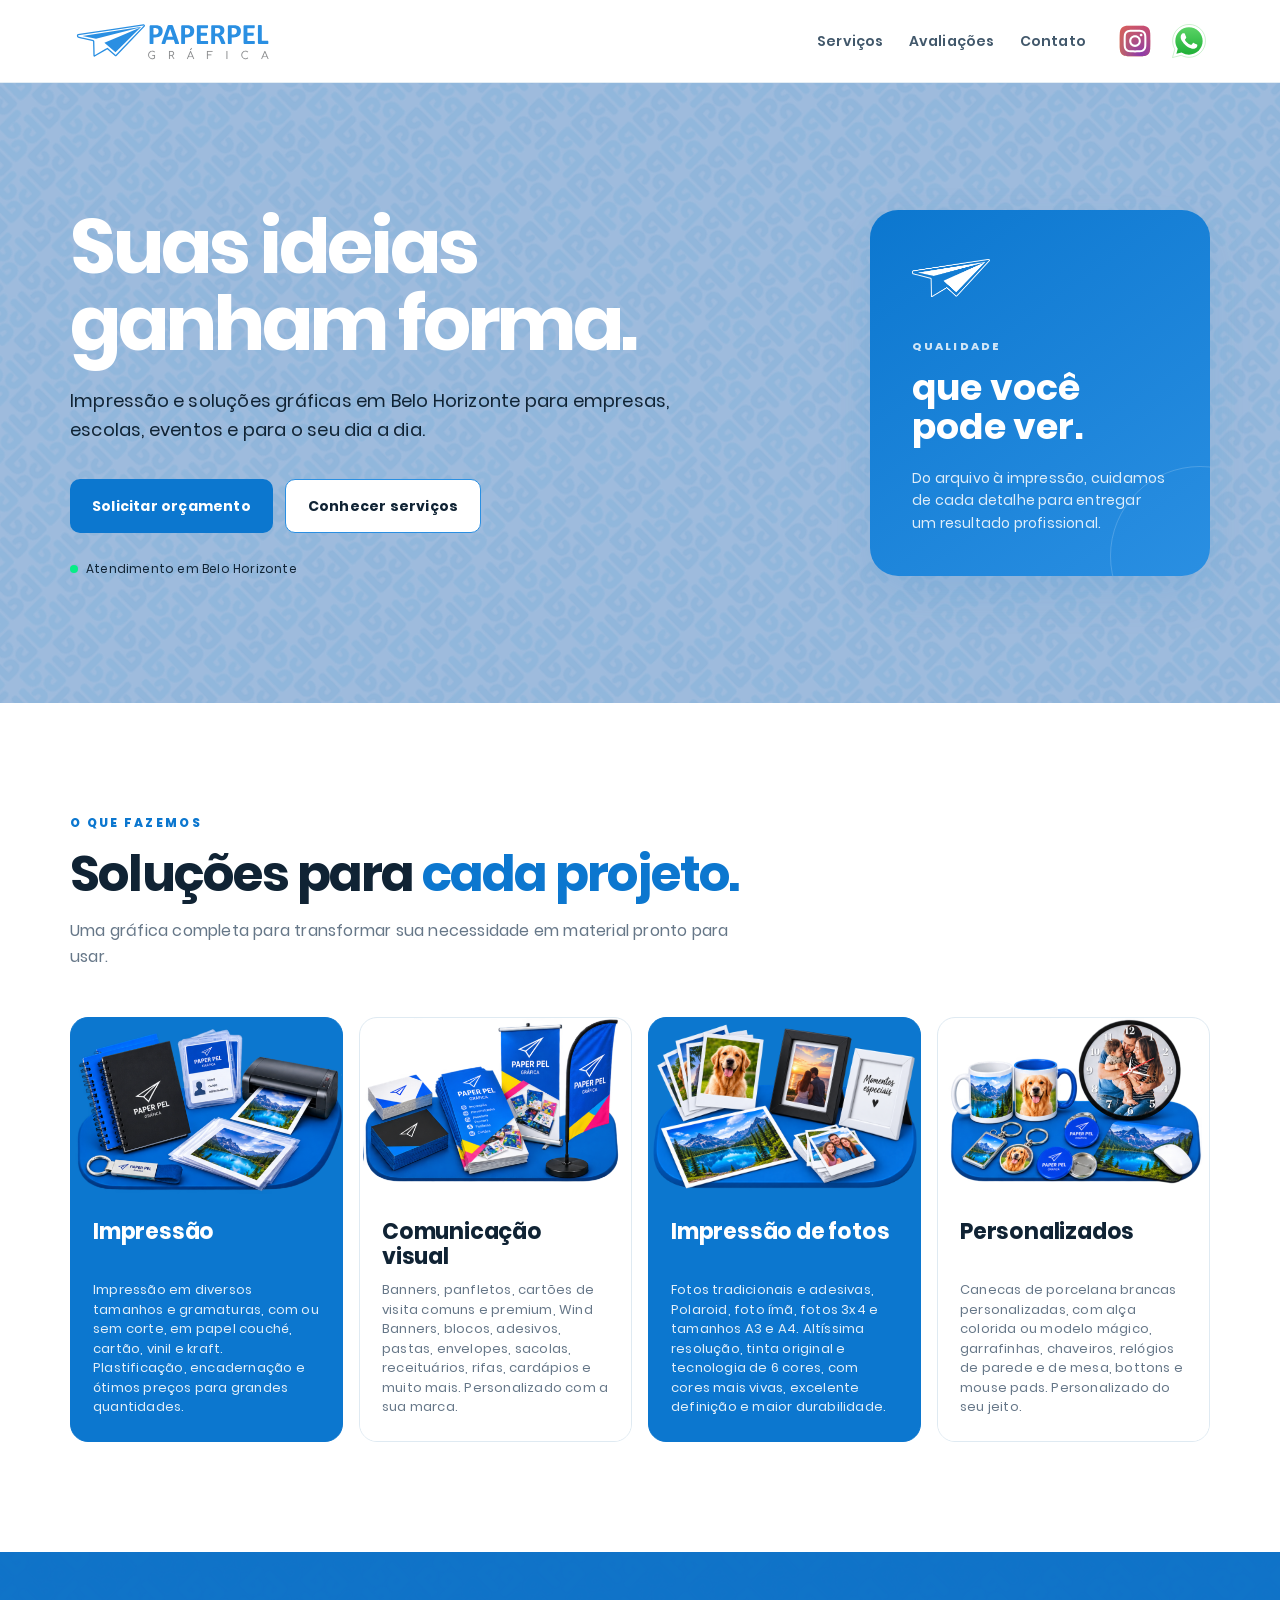
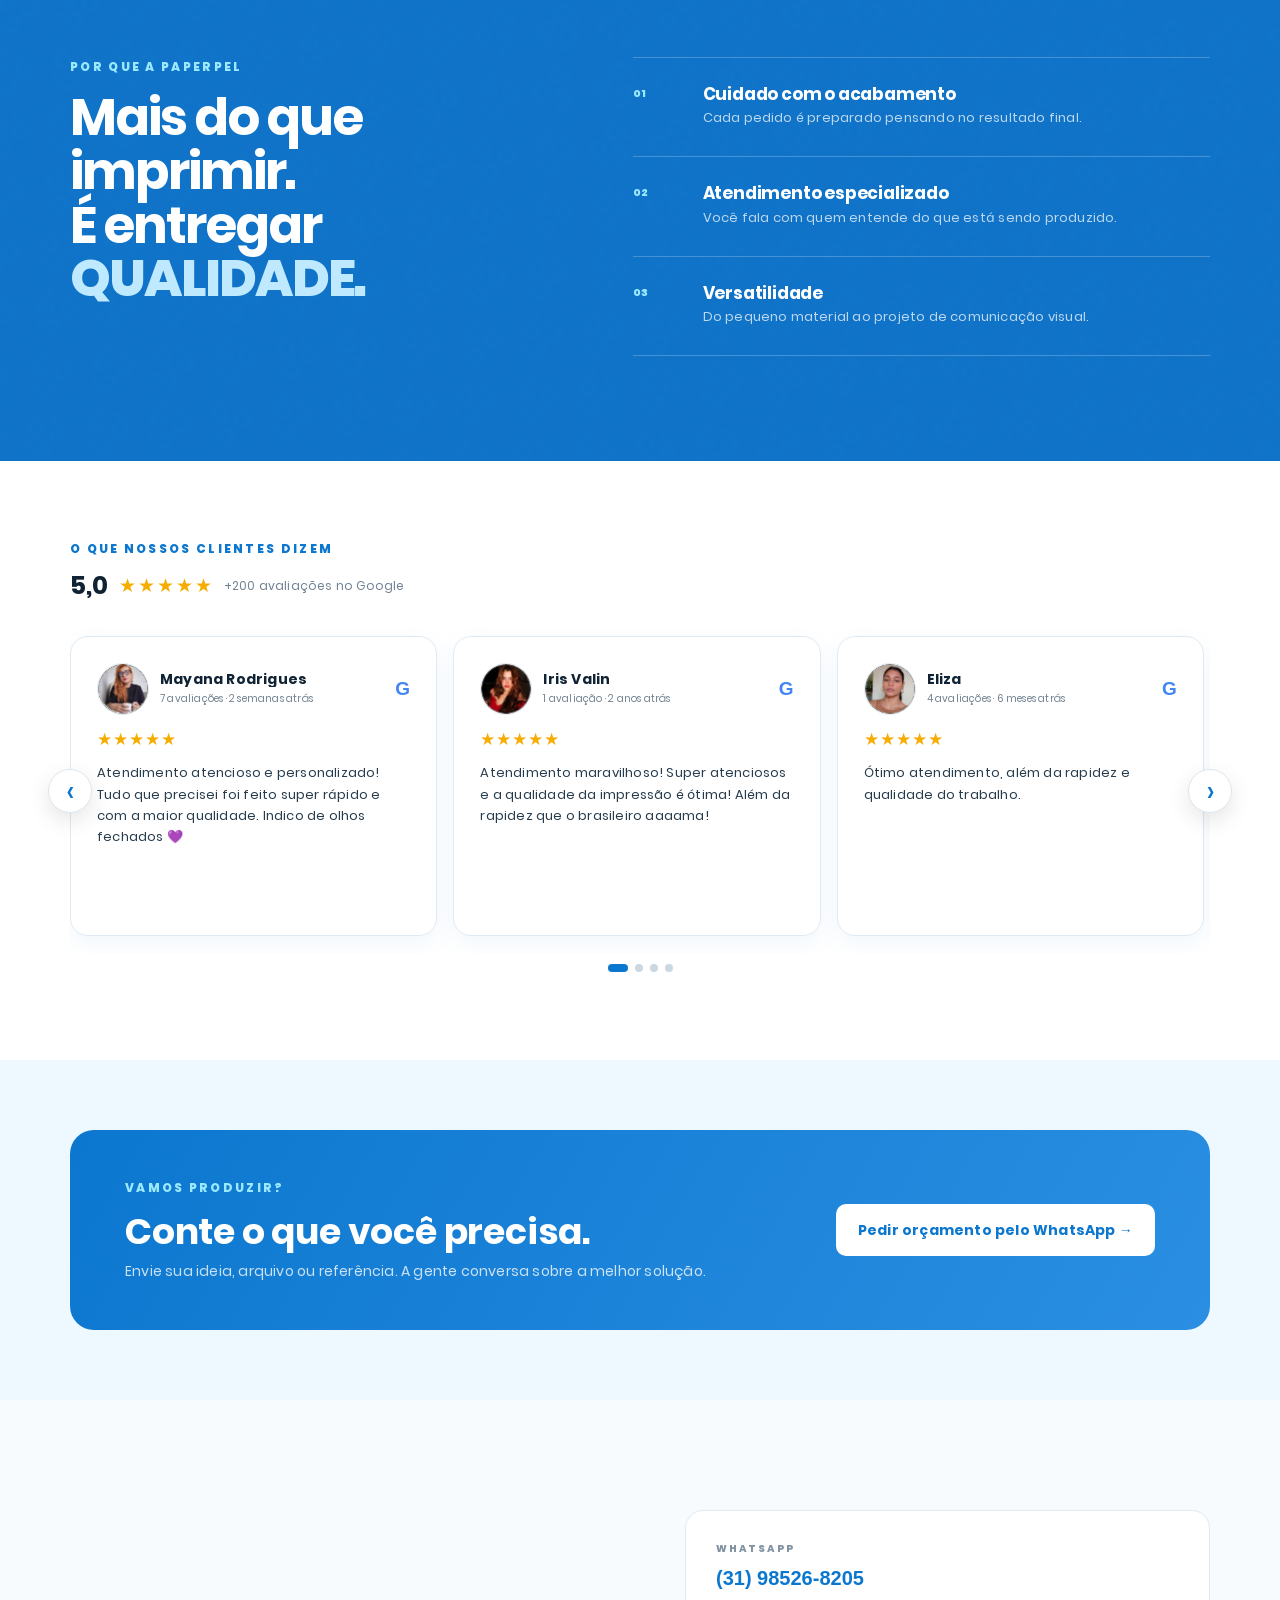
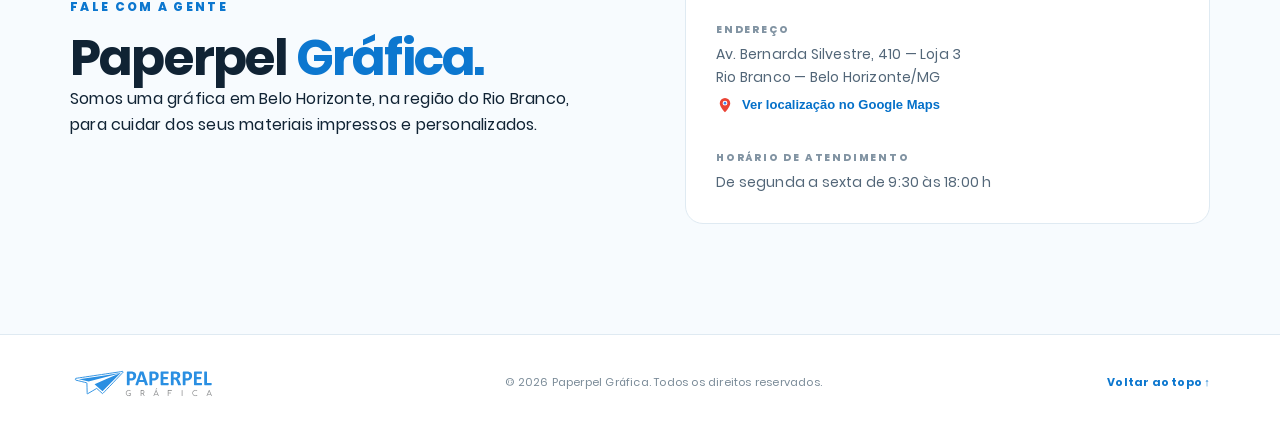
==== commit 5c7f9454: "Add files via upload" ====
--- a/index.html
+++ b/index.html
@@ -231,7 +231,7 @@
           </div>
           <div class="service-content">
             <h3>Comunicação visual</h3>
-            <p>Banners, panfletos, cartões de visita, Wind Banners, blocos e adesivos personalizados.</p>
+            <p>Banners, panfletos, cartões de visita comuns e premium, Wind Banners, blocos, adesivos, pastas, envelopes, sacolas, receituários, rifas, cardápios e muito mais. Personalizado com a sua marca.</p>
                       </div>
         </article>
 
@@ -241,7 +241,7 @@
           </div>
           <div class="service-content">
             <h3>Impressão de fotos</h3>
-            <p>Foto tradicional, polaroid, foto ímã, foto 3/4, foto tamanho A3 e A4, tudo com qualidade e durabilidade.</p>
+            <p>Fotos tradicionais e adesivas, Polaroid, foto ímã, fotos 3x4 e tamanhos A3 e A4. Altíssima resolução, tinta original e tecnologia de 6 cores, com cores mais vivas, excelente definição e maior durabilidade.</p>
                       </div>
         </article>
 
@@ -251,7 +251,7 @@
           </div>
           <div class="service-content">
             <h3>Personalizados</h3>
-            <p>Canecas, chaveiros, relógio de parede e de mesa, botons e mouse pad.</p>
+            <p>Canecas de porcelana brancas personalizadas, com alça colorida ou modelo mágico, garrafinhas, chaveiros, relógios de parede e de mesa, bottons e mouse pads. Personalizado do seu jeito.</p>
                       </div>
         </article>
       </div>
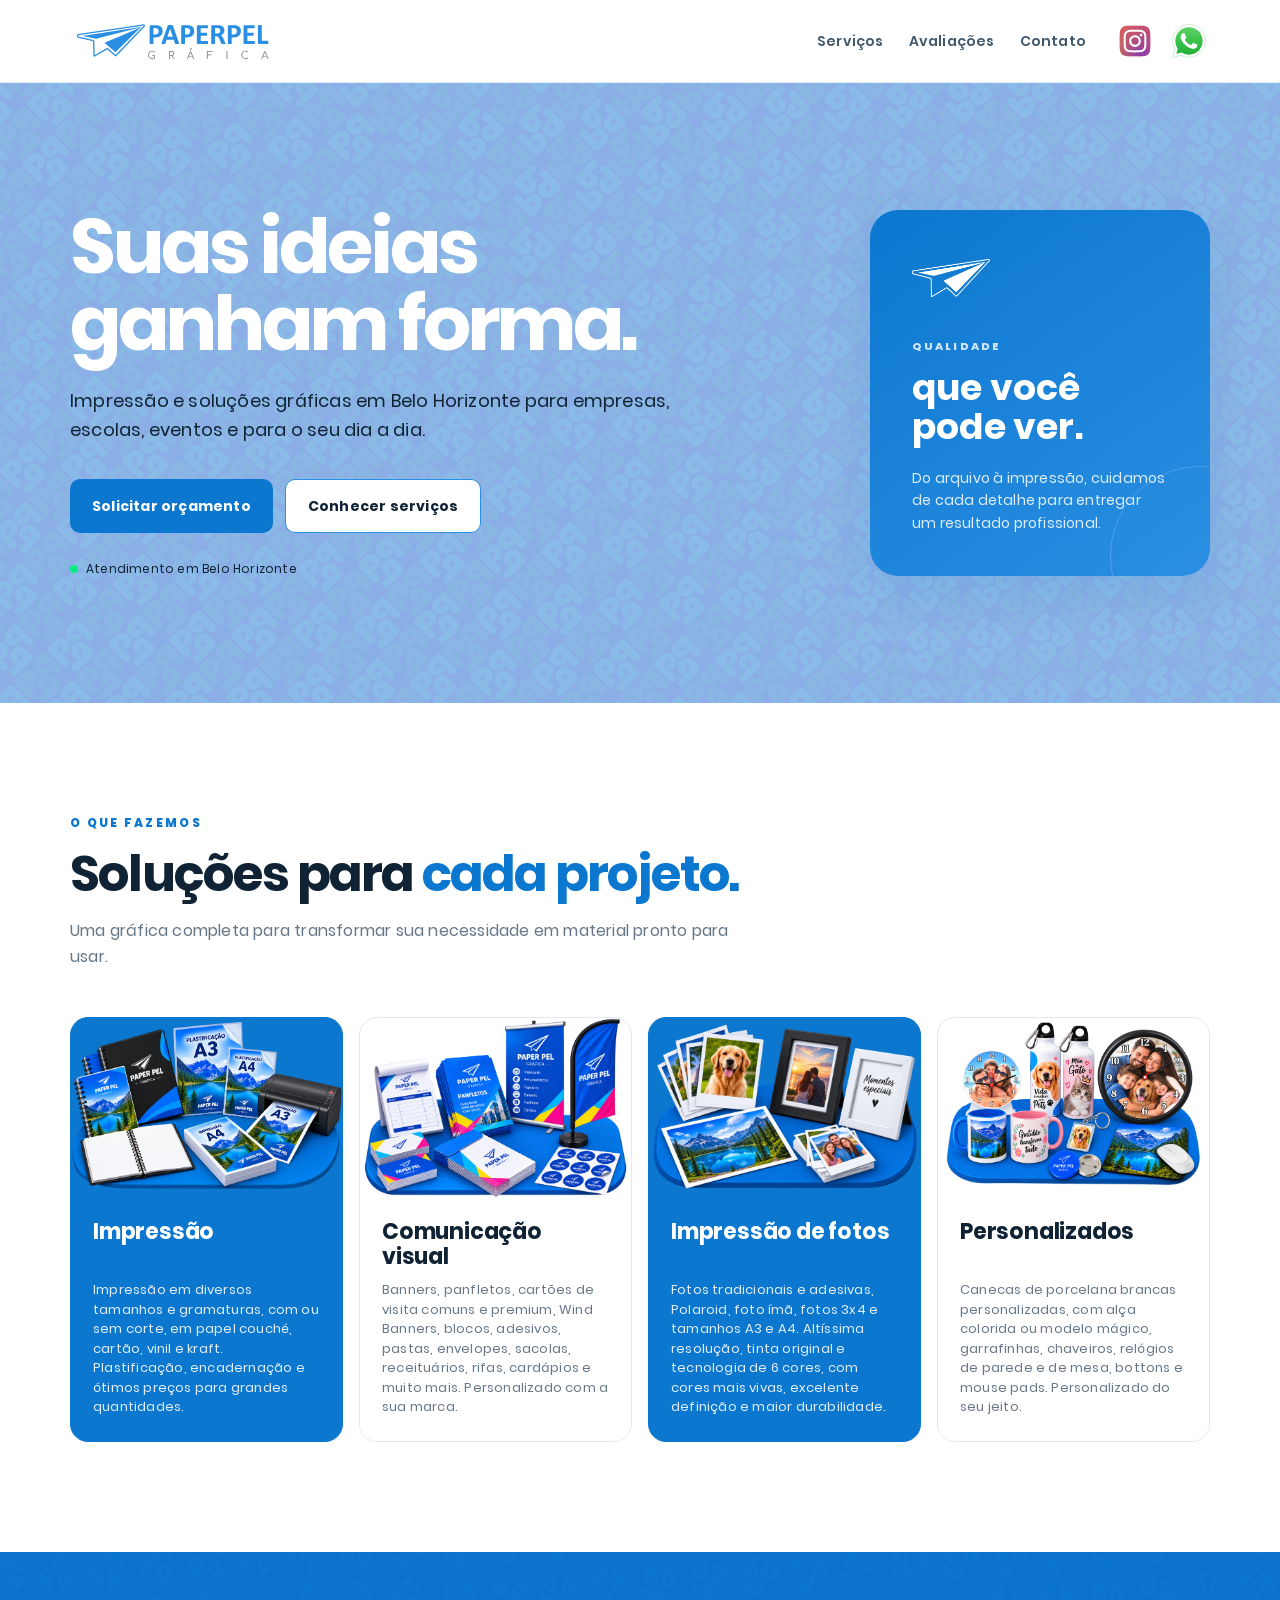
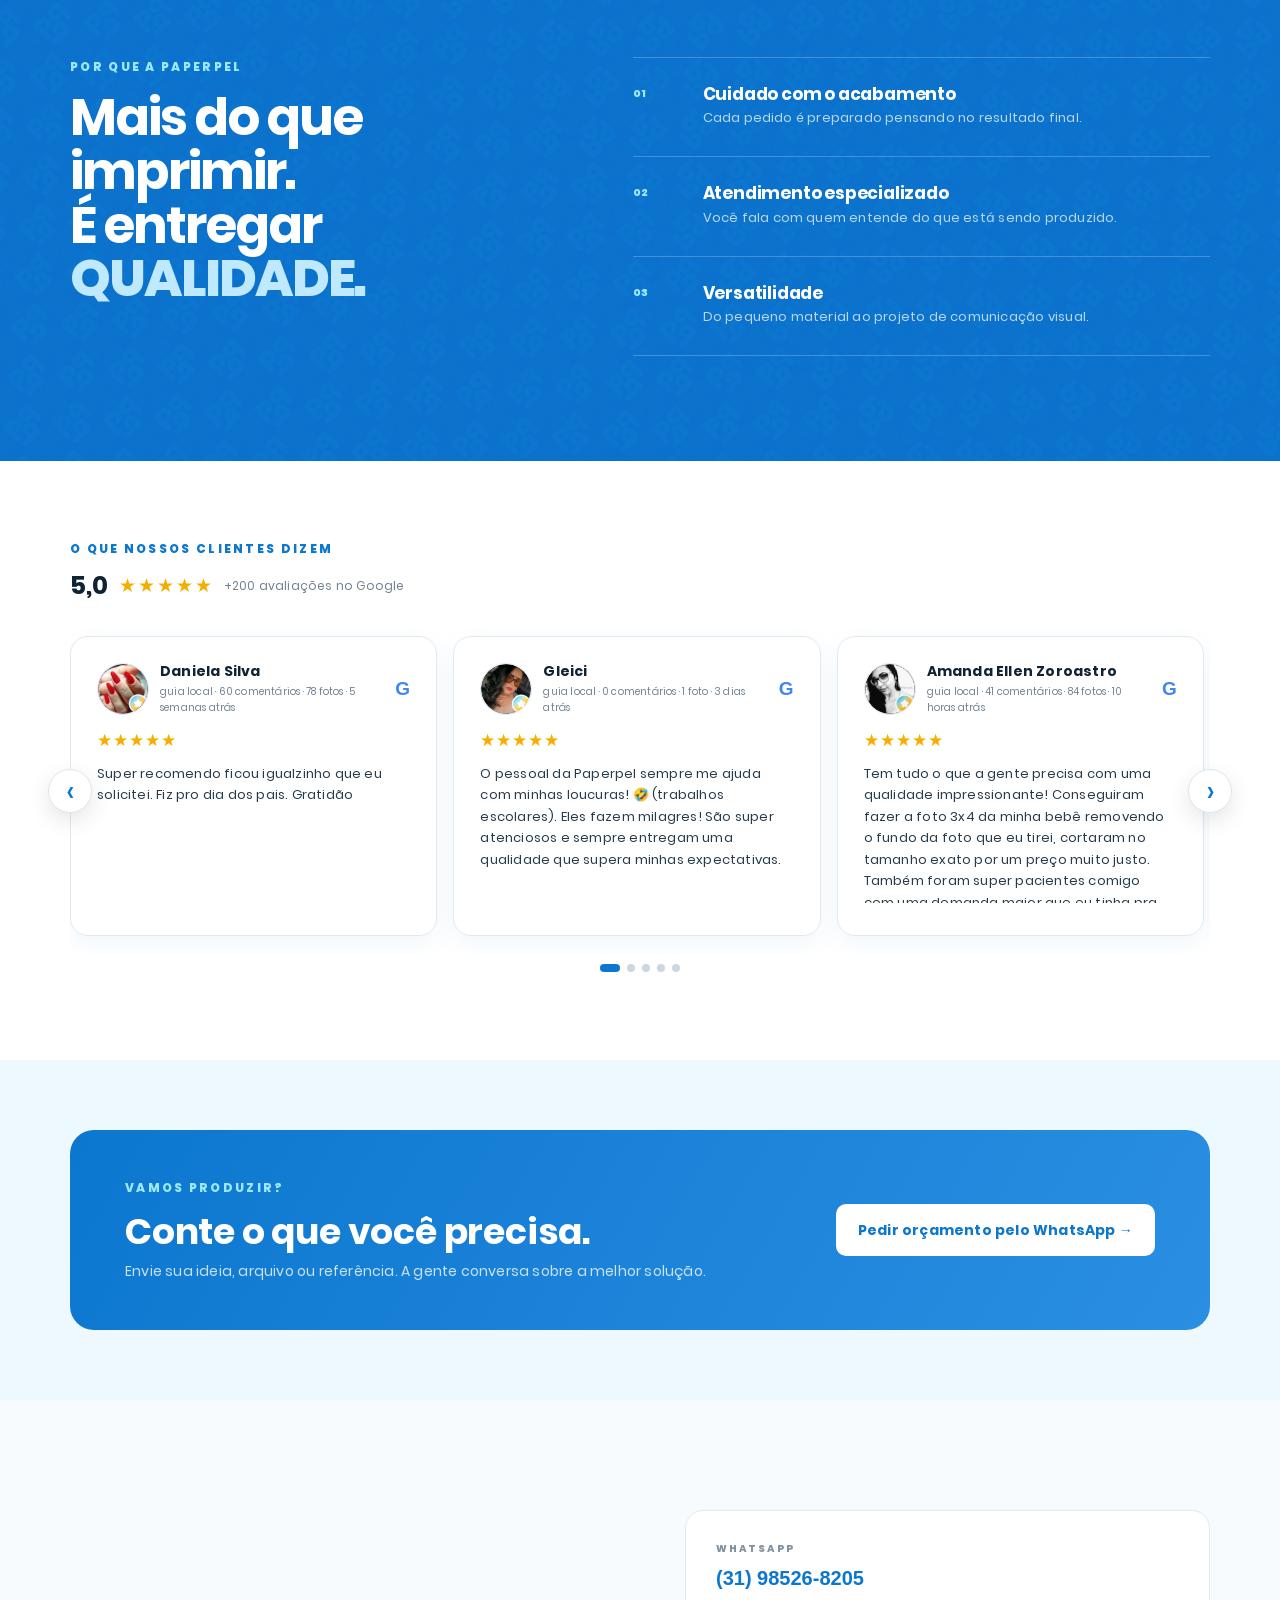
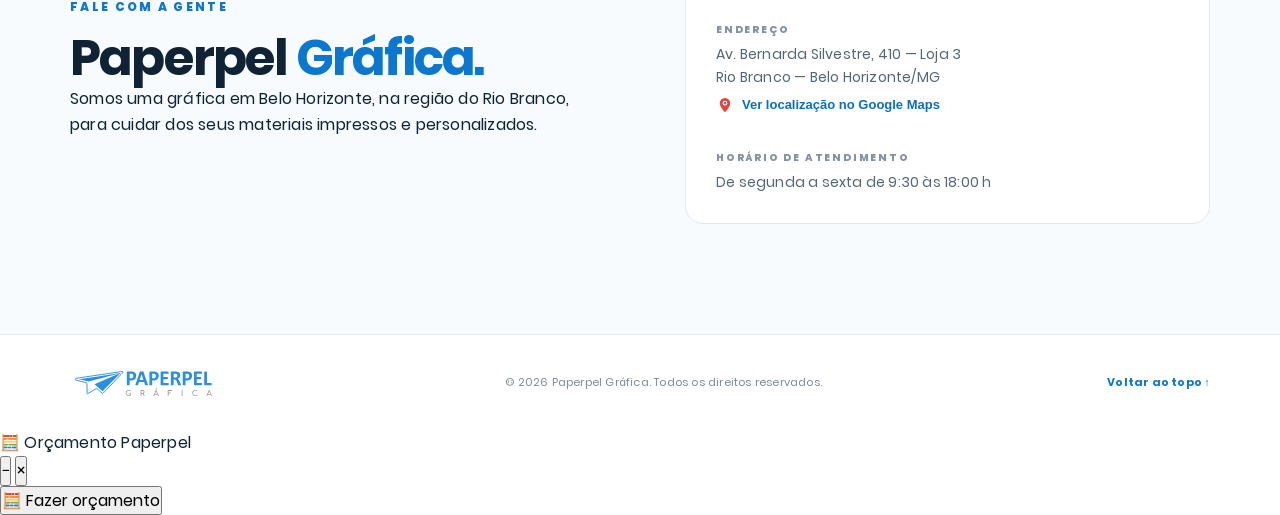
==== commit 65e672bb: "Update index.html" ====
--- a/index.html
+++ b/index.html
@@ -376,5 +376,26 @@
 </footer>
 
 <script src="script.js?v=20260831-33"></script>
+  <!-- PAPERPEL — BOTÃO E JANELA DE ORÇAMENTO -->
+<div id="paperpel-orcamento-box" aria-hidden="true">
+
+  <div id="paperpel-orcamento-header">
+    <div class="paperpel-orcamento-titulo">
+      🧮 Orçamento Paperpel
+    </div>
+
+    <div class="paperpel-orcamento-controles">
+      <button id="paperpel-minimizar" type="button" aria-label="Minimizar orçamento">−</button>
+      <button id="paperpel-fechar" type="button" aria-label="Fechar orçamento">×</button>
+    </div>
+  </div>
+
+  <div id="paperpel-typebot-container"></div>
+
+</div>
+
+<button id="paperpel-orcamento-botao" type="button">
+  🧮 Fazer orçamento
+</button>
 </body>
 </html>
--- a/style.css
+++ b/style.css
@@ -169,7 +169,7 @@
   position:absolute;
   inset:0;
   z-index:-1;
-  background-image:url('assets/background-paper.svg');
+  background-image:url('assets/background-paper.png');
   background-position:center;
   background-size:cover;
   background-repeat:no-repeat;
@@ -448,7 +448,7 @@
   position:absolute;
   inset:0;
   z-index:-1;
-  background-image:url('assets/background-paper.svg');
+  background-image:url('assets/background-paper.png');
   background-position:center;
   background-size:cover;
   background-repeat:no-repeat;
@@ -629,6 +629,30 @@
   color:#263b4c;
   font-size:13px;
   line-height:1.65;
+}
+
+/* Avaliações longas: rolagem somente dentro do comentário.
+   Mantém todos os cards alinhados no desktop/tablet. */
+@media (min-width:561px){
+  .review-card p{
+    max-height:140px;
+    overflow-y:auto;
+    padding-right:8px;
+    scrollbar-width:thin;
+  }
+
+  .review-card p::-webkit-scrollbar{
+    width:5px;
+  }
+
+  .review-card p::-webkit-scrollbar-track{
+    background:transparent;
+  }
+
+  .review-card p::-webkit-scrollbar-thumb{
+    background:#cbd8e2;
+    border-radius:10px;
+  }
 }
 
 .review-arrow{
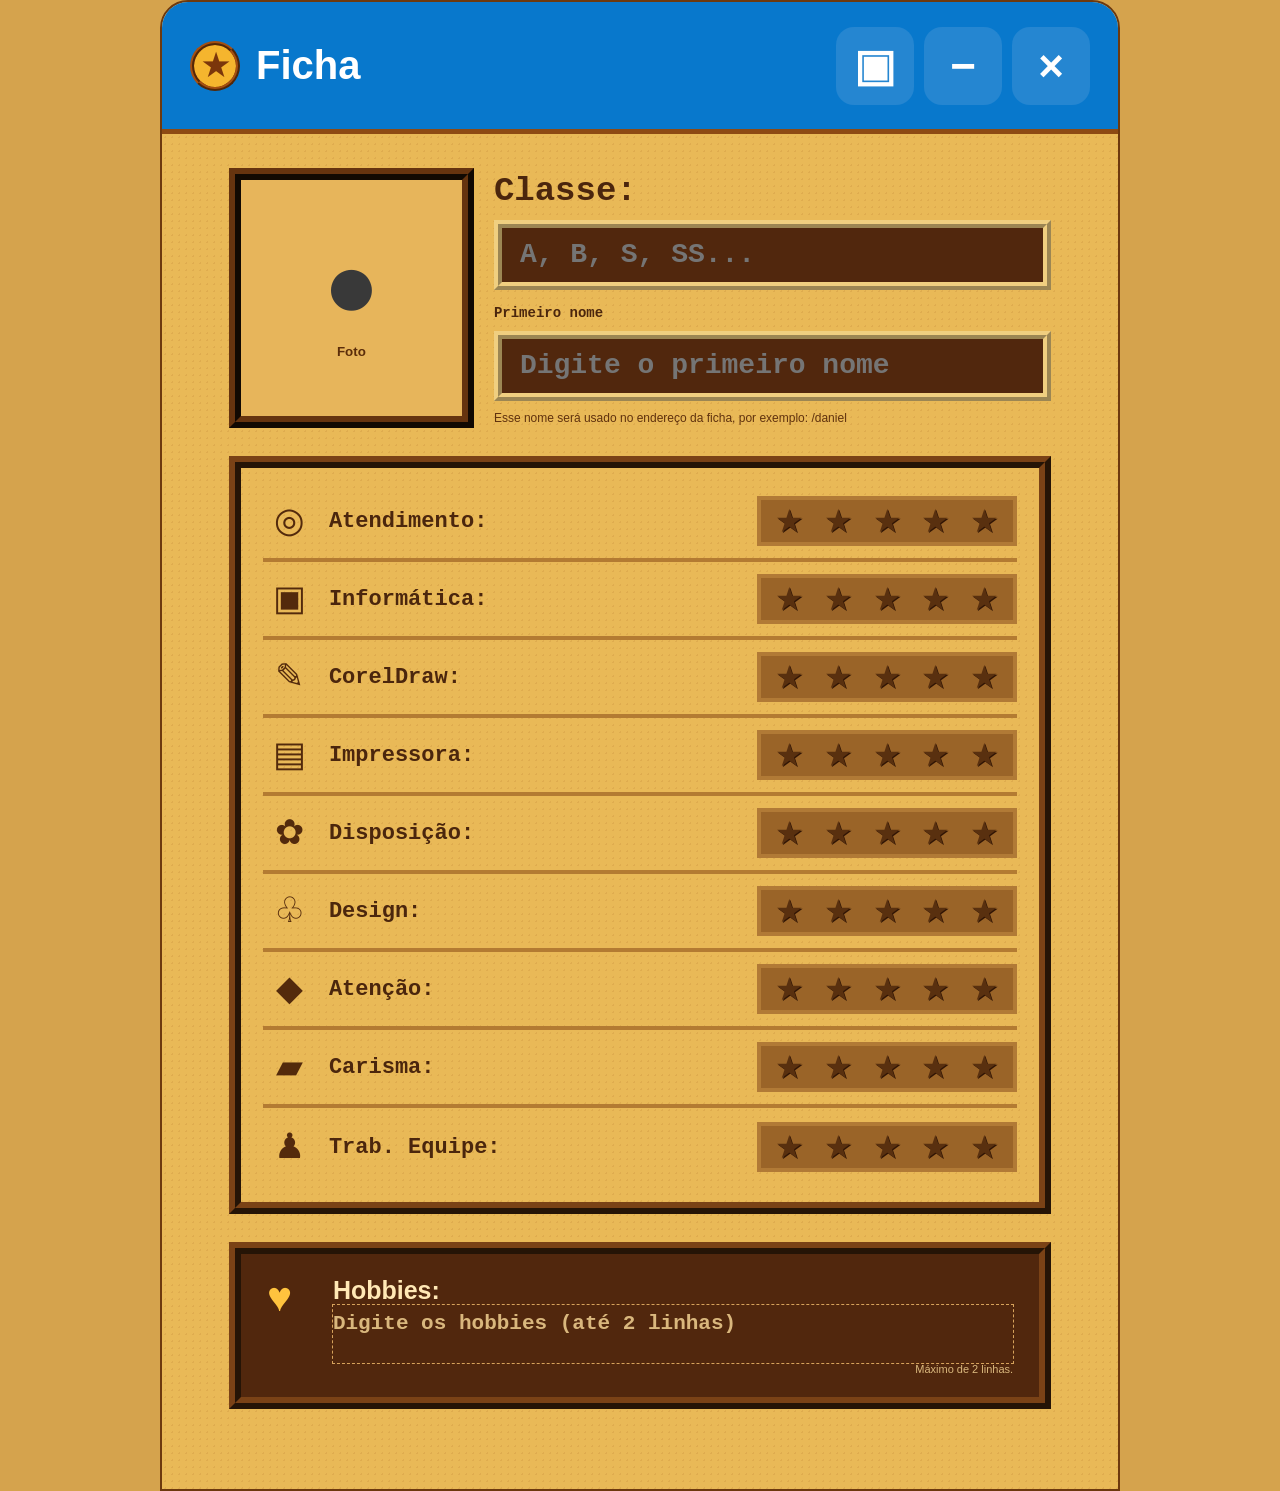
==== commit cc65b06f: "Add files via upload" ====
--- a/index.html
+++ b/index.html
@@ -1,401 +1,56 @@
-<!DOCTYPE html>
+<!doctype html>
 <html lang="pt-BR">
 <head>
-  <meta charset="UTF-8">
-  <meta name="viewport" content="width=device-width, initial-scale=1.0">
-  <meta name="description" content="Paperpel Gráfica em Belo Horizonte. Impressão digital, banners, adesivos personalizados, cartões de visita, comunicação visual e encadernação no Rio Branco e região.">
-  <title>Paperpel Gráfica em Belo Horizonte | Impressão e Comunicação Visual</title>
-  <link rel="canonical" href="https://www.paperpelgrafica.com.br/">
-  <meta name="robots" content="index, follow">
-  <meta property="og:type" content="website">
-  <meta property="og:title" content="Paperpel Gráfica em Belo Horizonte | Impressão e Comunicação Visual">
-  <meta property="og:description" content="Impressão digital, banners, adesivos personalizados, cartões de visita, comunicação visual e encadernação no Rio Branco e região.">
-  <meta property="og:url" content="https://www.paperpelgrafica.com.br/">
-  <meta property="og:site_name" content="Paperpel Gráfica">
-  <link rel="stylesheet" href="style.css?v=20260831-33">
-  <link rel="icon" type="image/png" sizes="512x512" href="assets/favicon.png?v=20260905-1">
-  <link rel="icon" type="image/x-icon" href="assets/favicon.ico?v=20260905-1">
-  <link rel="apple-touch-icon" sizes="180x180" href="assets/apple-touch-icon.png?v=20260905-1">
-
-  <style>
-    .brand img{
-      width:210px !important;
-      height:68px !important;
-      max-width:210px !important;
-      object-fit:contain !important;
-    }
-
-    @media (max-width:560px){
-      .brand img{
-        width:145px !important;
-        height:52px !important;
-        max-width:145px !important;
-      }
-    }
-  </style>
-
-  <style>
-    /* Avião escolhido pelo usuário */
-    .paper-plane{
-      width:78px;
-      height:52px;
-      margin-bottom:28px;
-      transform:none;
-      display:flex;
-      align-items:center;
-    }
-
-    .paper-plane img{
-      width:78px;
-      height:52px;
-      object-fit:contain;
-      display:block;
-    }
-  </style>
-
-  <style id="paperpel-background-fix">
-    /* O background fica ACIMA da cor da seção e ABAIXO do conteúdo */
-    .hero{
-      position:relative !important;
-      isolation:isolate !important;
-      overflow:hidden !important;
-      background:#edf8ff !important;
-    }
-
-    .hero-bg{
-      position:absolute !important;
-      inset:0 !important;
-      z-index:0 !important;
-      background-image:url('assets/background-paper.png?v=5') !important;
-      background-position:center !important;
-      background-size:cover !important;
-      background-repeat:no-repeat !important;
-      opacity:.45 !important;
-      pointer-events:none !important;
-    }
-
-    .hero-grid{
-      position:relative !important;
-      z-index:1 !important;
-    }
-
-    .blue-section{
-      position:relative !important;
-      isolation:isolate !important;
-      overflow:hidden !important;
-    }
-
-    .blue-section-bg{
-      position:absolute !important;
-      inset:0 !important;
-      z-index:0 !important;
-      background-image:url('assets/background-paper.png?v=5') !important;
-      background-position:center !important;
-      background-size:cover !important;
-      background-repeat:no-repeat !important;
-      opacity:.20 !important;
-      pointer-events:none !important;
-    }
-
-    .differentiators{
-      position:relative !important;
-      z-index:1 !important;
-    }
-  </style>
-
-<style id="paperpel-layout-fix">
-  .hero-grid{
-    position:relative !important;
-    z-index:1 !important;
-    min-height:620px !important;
-    display:grid !important;
-    grid-template-columns:minmax(0,1.25fr) minmax(280px,.75fr) !important;
-    gap:70px !important;
-    align-items:center !important;
-    padding:80px 0 !important;
-  }
-
-  .hero-copy{
-    align-self:center !important;
-  }
-
-  .hero-card{
-    align-self:center !important;
-    justify-self:end !important;
-  }
-
-  @media(max-width:900px){
-    .hero-grid{
-      grid-template-columns:1fr !important;
-      gap:45px !important;
-      padding:65px 0 !important;
-    }
-
-    .hero-card{
-      justify-self:start !important;
-    }
-  }
-</style>
-
-
-<style id="paperpel-quality-map-fix">
-  .quality-word{color:#bfe9ff !important;font-weight:800 !important;}
-  .hero-copy .eyebrow,.hero-copy>p,.hero-note{color:#102334 !important;}
-  .maps-link{
-    display:inline-flex;align-items:center;gap:8px;margin-top:7px;
-    color:#0470C9 !important;font-size:13px !important;font-weight:700 !important;
-  }
-  .maps-link:hover{opacity:.85;transform:translateX(2px);}
-  .maps-icon{width:18px;height:18px;display:block;flex:0 0 18px;}
-</style>
-
+<meta charset="utf-8">
+<meta name="viewport" content="width=device-width, initial-scale=1">
+<title>Nova ficha — Paperpel</title>
+<link rel="stylesheet" href="../assets/gamificacao.css">
 </head>
 <body>
-
-<header class="header">
-  <div class="container nav">
-    <a class="brand" href="#diferenciais" aria-label="Paperpel Gráfica">
-      <img src="assets/logo-paperpel.svg?v=4" alt="Paperpel Gráfica">
-    </a>
-
-    <nav class="menu" aria-label="Navegação principal">
-      <a href="#servicos">Serviços</a>
-      <a href="#avaliacoes">Avaliações</a>
-      <a href="#contato">Contato</a>
-    </nav>
-
-    <div class="social-icons" aria-label="Redes sociais">
-      <a href="https://www.instagram.com/paperpel.grafica/" target="_blank" rel="noopener" aria-label="Instagram">
-        <img src="assets/Instagram_.svg" alt="">
-      </a>
-      <a href="https://wa.me/5531985268205" target="_blank" rel="noopener" aria-label="WhatsApp">
-        <img src="assets/WhatsApp_.svg" alt="">
-      </a>
+<main class="ppg-app" aria-label="Cadastro de funcionário">
+  <header class="ppg-windowbar">
+    <div class="ppg-window-title"><span class="ppg-medal">★</span><span>Ficha</span></div>
+    <div class="ppg-window-actions">
+      <button type="button" id="ppg-save" title="Salvar ficha" aria-label="Salvar ficha">▣</button>
+      <button type="button" id="ppg-minimize" title="Minimizar" aria-label="Minimizar">−</button>
+      <button type="button" id="ppg-close" title="Fechar" aria-label="Fechar">×</button>
     </div>
-  </div>
-</header>
-
-<main>
-  <section id="inicio" class="hero">
-    <div class="hero-bg" aria-hidden="true"></div>
-
-    <div class="container hero-grid">
-      <div class="hero-copy">
-        <h1><strong style="color:#FFFFFF !important;">Suas ideias ganham forma.</strong></h1>
-        <p>Impressão e soluções gráficas em Belo Horizonte para empresas, escolas, eventos e para o seu dia a dia.</p>
-
-        <div class="hero-actions">
-          <a class="button primary" href="https://wa.me/5531985268205" target="_blank" rel="noopener">Solicitar orçamento</a>
-          <a class="button secondary" href="#servicos">Conhecer serviços</a>
-        </div>
-
-        <div class="hero-note">
-          <span class="dot"></span>
-          Atendimento em Belo Horizonte
-        </div>
-      </div>
-
-      <div class="hero-card">
-        <div class="paper-plane">
-          <img src="assets/aviao-paperpel.png?v=1" alt="" aria-hidden="true">
-        </div>
-        <span>QUALIDADE</span>
-        <strong>que você<br>pode ver.</strong>
-        <p>Do arquivo à impressão, cuidamos de cada detalhe para entregar um resultado profissional.</p>
+  </header>
+  <section class="ppg-card">
+    <div class="ppg-top">
+      <button type="button" class="ppg-photo-frame" id="ppg-photo-button" aria-label="Escolher foto do computador">
+        <img id="ppg-photo-preview" alt="" hidden>
+        <span id="ppg-photo-placeholder"><span class="ppg-silhouette">●</span><strong>Foto</strong></span>
+      </button>
+      <input type="file" id="ppg-photo-file" accept="image/*" hidden>
+      <div class="ppg-identity">
+        <label class="ppg-class-label" for="ppg-class">Classe:</label>
+        <input id="ppg-class" class="ppg-dark-input ppg-class-input" maxlength="3" autocomplete="off" placeholder="A, B, S, SS..." aria-label="Classe com até três letras">
+        <label class="ppg-name-label" for="ppg-name">Primeiro nome</label>
+        <input id="ppg-name" class="ppg-dark-input ppg-name-input" maxlength="24" autocomplete="off" placeholder="Digite o primeiro nome" required>
+        <p class="ppg-hint">Esse nome será usado no endereço da ficha, por exemplo: /daniel</p>
       </div>
     </div>
-  </section>
-
-  <section id="servicos" class="section">
-    <div class="container">
-      <div class="section-heading">
-        <span class="eyebrow">O QUE FAZEMOS</span>
-        <h2>Soluções para <span>cada projeto.</span></h2>
-        <p>Uma gráfica completa para transformar sua necessidade em material pronto para usar.</p>
-      </div>
-
-      <div class="services-grid services-grid-images">
-        <article class="service-card service-card-image featured">
-          <div class="service-image">
-            <img src="assets/impressao.png?v=1" alt="Impressão digital em Belo Horizonte">
-          </div>
-          <div class="service-content">
-            <h3>Impressão</h3>
-            <p>Impressão em diversos tamanhos e gramaturas, com ou sem corte, em papel couché, cartão, vinil e kraft. Plastificação, encadernação e ótimos preços para grandes quantidades.</p>
-                      </div>
-        </article>
-
-        <article class="service-card service-card-image">
-          <div class="service-image">
-            <img src="assets/comunicacao-visual.png?v=1" alt="Comunicação visual, banners e adesivos em Belo Horizonte">
-          </div>
-          <div class="service-content">
-            <h3>Comunicação visual</h3>
-            <p>Banners, panfletos, cartões de visita comuns e premium, Wind Banners, blocos, adesivos, pastas, envelopes, sacolas, receituários, rifas, cardápios e muito mais. Personalizado com a sua marca.</p>
-                      </div>
-        </article>
-
-        <article class="service-card service-card-image">
-          <div class="service-image">
-            <img src="assets/foto.png?v=1" alt="Impressão de fotos em Belo Horizonte">
-          </div>
-          <div class="service-content">
-            <h3>Impressão de fotos</h3>
-            <p>Fotos tradicionais e adesivas, Polaroid, foto ímã, fotos 3x4 e tamanhos A3 e A4. Altíssima resolução, tinta original e tecnologia de 6 cores, com cores mais vivas, excelente definição e maior durabilidade.</p>
-                      </div>
-        </article>
-
-        <article class="service-card service-card-image">
-          <div class="service-image">
-            <img src="assets/personalizados.png?v=1" alt="Produtos personalizados em Belo Horizonte">
-          </div>
-          <div class="service-content">
-            <h3>Personalizados</h3>
-            <p>Canecas de porcelana brancas personalizadas, com alça colorida ou modelo mágico, garrafinhas, chaveiros, relógios de parede e de mesa, bottons e mouse pads. Personalizado do seu jeito.</p>
-                      </div>
-        </article>
-      </div>
-    </div>
-  </section>
-
-  <section id="diferenciais" class="blue-section">
-    <div class="blue-section-bg" aria-hidden="true"></div>
-
-    <div class="container differentiators">
-      <div>
-        <span class="eyebrow light">POR QUE A PAPERPEL</span>
-        <h2>Mais do que<br>imprimir.<br><strong>É entregar<br><span class="quality-word">QUALIDADE.</span></strong></h2>
-      </div>
-
-      <div class="diff-list">
-        <div class="diff-item">
-          <span>01</span>
-          <div>
-            <h3>Cuidado com o acabamento</h3>
-            <p>Cada pedido é preparado pensando no resultado final.</p>
-          </div>
-        </div>
-
-        <div class="diff-item">
-          <span>02</span>
-          <div>
-            <h3>Atendimento especializado</h3>
-            <p>Você fala com quem entende do que está sendo produzido.</p>
-          </div>
-        </div>
-
-        <div class="diff-item">
-          <span>03</span>
-          <div>
-            <h3>Versatilidade</h3>
-            <p>Do pequeno material ao projeto de comunicação visual.</p>
-          </div>
-        </div>
-      </div>
-    </div>
-  </section>
-
-  <section id="avaliacoes" class="reviews-section">
-    <div class="container">
-      <div class="reviews-heading">
-        <div>
-          <span class="eyebrow">O QUE NOSSOS CLIENTES DIZEM</span>
-          <div class="reviews-rating">
-            <strong>5,0</strong>
-            <span class="stars" aria-label="5 estrelas">★★★★★</span>
-            <span>+200 avaliações no Google</span>
-          </div>
-        </div>
-      </div>
-
-      <div class="reviews-carousel">
-        <button class="review-arrow prev" type="button" aria-label="Avaliações anteriores">‹</button>
-        <div class="reviews-track" id="reviewsTrack"></div>
-        <button class="review-arrow next" type="button" aria-label="Próximas avaliações">›</button>
-      </div>
-
-      <div class="review-dots" id="reviewDots" aria-label="Navegação das avaliações"></div>
-    </div>
-  </section>
-
-  <section class="quote-section">
-    <div class="container quote-box">
-      <div>
-        <span class="eyebrow light">VAMOS PRODUZIR?</span>
-        <h2>Conte o que você precisa.</h2>
-        <p>Envie sua ideia, arquivo ou referência. A gente conversa sobre a melhor solução.</p>
-      </div>
-
-      <a class="button white" href="https://wa.me/5531985268205" target="_blank" rel="noopener">
-        Pedir orçamento pelo WhatsApp →
-      </a>
-    </div>
-  </section>
-
-  <section id="contato" class="contact section">
-    <div class="container contact-grid">
-      <div>
-        <span class="eyebrow">FALE COM A GENTE</span>
-        <h2>Paperpel <span>Gráfica.</span></h2>
-        <p>Somos uma gráfica em Belo Horizonte, na região do Rio Branco, para cuidar dos seus materiais impressos e personalizados.</p>
-      </div>
-
-      <div class="contact-card">
-        <div>
-          <small>WHATSAPP</small>
-          <a href="https://wa.me/5531985268205" target="_blank" rel="noopener">(31) 98526-8205</a>
-        </div>
-
-        <div>
-          <small>ENDEREÇO</small>
-          <p>Av. Bernarda Silvestre, 410 — Loja 3<br>Rio Branco — Belo Horizonte/MG</p>
-            <a class="maps-link" href="https://www.google.com/maps/search/?api=1&query=Av.%20Bernarda%20Silvestre%2C%20410%20Belo%20Horizonte%20MG" target="_blank" rel="noopener" aria-label="Abrir a localização da Paperpel no Google Maps">
-              <svg class="maps-icon" viewBox="0 0 24 24" aria-hidden="true">
-                <path fill="#EA4335" d="M12 2.5a7 7 0 0 0-7 7c0 5.2 7 12 7 12s7-6.8 7-12a7 7 0 0 0-7-7Zm0 10.2a3.2 3.2 0 1 1 0-6.4 3.2 3.2 0 0 1 0 6.4Z"/>
-                <circle cx="12" cy="9.5" r="1.7" fill="#4285F4"/>
-              </svg>
-              <span>Ver localização no Google Maps</span>
-            </a>
-        </div>
-
-        <div>
-          <small>HORÁRIO DE ATENDIMENTO</small>
-          <p>De segunda a sexta de 9:30 às 18:00 h</p>
-        </div>
-      </div>
-    </div>
+    <section class="ppg-skills" aria-label="Habilidades">
+      <div class="ppg-skill" data-skill="Atendimento"><span class="ppg-skill-icon">◎</span><span class="ppg-skill-name">Atendimento:</span><div class="ppg-stars" role="group" aria-label="Atendimento, de zero a cinco estrelas"></div></div>
+      <div class="ppg-skill" data-skill="Informática"><span class="ppg-skill-icon">▣</span><span class="ppg-skill-name">Informática:</span><div class="ppg-stars" role="group" aria-label="Informática, de zero a cinco estrelas"></div></div>
+      <div class="ppg-skill" data-skill="CorelDraw"><span class="ppg-skill-icon">✎</span><span class="ppg-skill-name">CorelDraw:</span><div class="ppg-stars" role="group" aria-label="CorelDraw, de zero a cinco estrelas"></div></div>
+      <div class="ppg-skill" data-skill="Impressora"><span class="ppg-skill-icon">▤</span><span class="ppg-skill-name">Impressora:</span><div class="ppg-stars" role="group" aria-label="Impressora, de zero a cinco estrelas"></div></div>
+      <div class="ppg-skill" data-skill="Disposição"><span class="ppg-skill-icon">✿</span><span class="ppg-skill-name">Disposição:</span><div class="ppg-stars" role="group" aria-label="Disposição, de zero a cinco estrelas"></div></div>
+      <div class="ppg-skill" data-skill="Design"><span class="ppg-skill-icon">♧</span><span class="ppg-skill-name">Design:</span><div class="ppg-stars" role="group" aria-label="Design, de zero a cinco estrelas"></div></div>
+      <div class="ppg-skill" data-skill="Atenção"><span class="ppg-skill-icon">◆</span><span class="ppg-skill-name">Atenção:</span><div class="ppg-stars" role="group" aria-label="Atenção, de zero a cinco estrelas"></div></div>
+      <div class="ppg-skill" data-skill="Carisma"><span class="ppg-skill-icon">▰</span><span class="ppg-skill-name">Carisma:</span><div class="ppg-stars" role="group" aria-label="Carisma, de zero a cinco estrelas"></div></div>
+      <div class="ppg-skill" data-skill="Trab. Equipe"><span class="ppg-skill-icon">♟</span><span class="ppg-skill-name">Trab. Equipe:</span><div class="ppg-stars" role="group" aria-label="Trabalho em equipe, de zero a cinco estrelas"></div></div>
+    </section>
+    <section class="ppg-hobbies">
+      <span class="ppg-heart">♥</span>
+      <label for="ppg-hobbies">Hobbies:</label>
+      <textarea id="ppg-hobbies" rows="2" maxlength="110" placeholder="Digite os hobbies (até 2 linhas)"></textarea>
+      <small>Máximo de 2 linhas.</small>
+    </section>
+    <p id="ppg-status" class="ppg-status" role="status" aria-live="polite"></p>
   </section>
 </main>
-
-<footer class="footer">
-  <div class="container footer-inner">
-    <img src="assets/logo-paperpel.svg?v=4" alt="Paperpel Gráfica">
-    <span>© 2026 Paperpel Gráfica. Todos os direitos reservados.</span>
-    <a href="#inicio">Voltar ao topo ↑</a>
-  </div>
-</footer>
-
-<script src="script.js?v=20260831-33"></script>
-  <!-- PAPERPEL — BOTÃO E JANELA DE ORÇAMENTO -->
-<div id="paperpel-orcamento-box" aria-hidden="true">
-
-  <div id="paperpel-orcamento-header">
-    <div class="paperpel-orcamento-titulo">
-      🧮 Orçamento Paperpel
-    </div>
-
-    <div class="paperpel-orcamento-controles">
-      <button id="paperpel-minimizar" type="button" aria-label="Minimizar orçamento">−</button>
-      <button id="paperpel-fechar" type="button" aria-label="Fechar orçamento">×</button>
-    </div>
-  </div>
-
-  <div id="paperpel-typebot-container"></div>
-
-</div>
-
-<button id="paperpel-orcamento-botao" type="button">
-  🧮 Fazer orçamento
-</button>
+<script src="../assets/gamificacao.js"></script>
 </body>
 </html>
--- a/assets/gamificacao.css
+++ b/assets/gamificacao.css
@@ -0,0 +1,42 @@
+/* PAPERPEL GAMIFICAÇÃO — CSS isolado. Não altera estilos globais do site. */
+:root{--ppg-blue:#0878cc;--ppg-gold:#f3c46c;--ppg-paper:#e8b85d;--ppg-brown:#4b260d;--ppg-deep:#321807}
+*{box-sizing:border-box}
+body{margin:0;background:#d5a34d;font-family:ui-monospace,Consolas,monospace;color:var(--ppg-brown)}
+.ppg-app{width:min(960px,100%);min-height:100vh;margin:0 auto;background:#edc36f;border:2px solid #6d390e;border-radius:28px 28px 0 0;overflow:hidden;box-shadow:inset 0 0 0 5px #f8d887}
+.ppg-windowbar{height:132px;background:var(--ppg-blue);display:flex;align-items:center;justify-content:space-between;padding:20px 28px;color:white;border-bottom:5px solid #8d4a13;gap:15px}
+.ppg-window-title{display:flex;align-items:center;gap:16px;font:bold 40px Arial,sans-serif}
+.ppg-medal{display:grid;place-items:center;width:50px;height:50px;border-radius:50%;background:#f5b52e;color:#7b360b;border:4px ridge #a64f10;font-size:30px}
+.ppg-window-actions{display:flex;gap:10px}
+.ppg-window-actions button{width:78px;height:78px;border:0;border-radius:18px;background:#2586d1;color:white;font:bold 44px Arial;cursor:pointer}
+.ppg-window-actions button:hover{background:#4a9bdd}
+.ppg-card{padding:34px 7% 48px;background-color:#e9b957;background-image:radial-gradient(#9c5b1d22 1px,transparent 1px);background-size:7px 7px}
+.ppg-top{display:grid;grid-template-columns:245px minmax(0,1fr);gap:20px;align-items:center;margin-bottom:28px}
+.ppg-photo-frame{height:260px;width:245px;border:12px ridge #66340f;background:#e7b55b;display:grid;place-items:center;cursor:pointer;color:#5b2d0a;font: bold 24px inherit;overflow:hidden}
+#ppg-photo-preview{width:100%;height:100%;object-fit:cover}
+#ppg-photo-placeholder{display:flex;flex-direction:column;align-items:center;gap:12px}
+.ppg-silhouette{font-size:95px;line-height:1;filter:grayscale(1);color:#60320e}
+.ppg-identity{min-width:0;display:grid;gap:10px}
+.ppg-class-label{font:bold 34px ui-monospace,monospace}
+.ppg-dark-input{width:100%;background:#51270d;color:#ffedc6;border:8px ridge #f0cf80;outline-offset:3px;padding:13px 18px;font:bold 28px ui-monospace,monospace;min-width:0}
+.ppg-class-input{text-transform:uppercase;height:70px}
+.ppg-name-label{font-weight:bold;font-size:14px;margin-top:5px}
+.ppg-name-input{height:70px}
+.ppg-hint{font:12px Arial,sans-serif;margin:0;color:#60320e;overflow-wrap:anywhere}
+.ppg-skills{border:12px ridge #7a4216;padding:16px 22px;margin-bottom:28px}
+.ppg-skill{min-height:78px;display:grid;grid-template-columns:54px minmax(150px,1fr) minmax(220px,260px);align-items:center;gap:12px;border-bottom:4px solid #b37b32;padding:8px 0}
+.ppg-skill:last-child{border-bottom:0}
+.ppg-skill-icon{font-size:35px;text-align:center;color:#532a0c}
+.ppg-skill-name{font:bold 22px ui-monospace,monospace}
+.ppg-stars{display:flex;justify-content:space-around;gap:2px;background:#9a6428;border:4px solid #b17a36;padding:5px}
+.ppg-star{font-size:32px;line-height:1;color:#59300f;text-shadow:1px 1px #301505;background:transparent;border:0;padding:0;cursor:pointer}
+.ppg-star.is-filled{color:#ffcf42;text-shadow:1px 1px #8a3f09,2px 2px #4b230a}
+.ppg-star:focus-visible,.ppg-window-actions button:focus-visible{outline:3px solid #fff;outline-offset:2px}
+.ppg-hobbies{position:relative;display:grid;grid-template-columns:52px 1fr;column-gap:14px;align-items:start;background:#51270d;color:#ffe8b5;border:12px ridge #7a4216;padding:22px 26px}
+.ppg-heart{grid-row:span 2;color:#ffc33e;font-size:42px}
+.ppg-hobbies label{font:bold 25px Arial,sans-serif}
+.ppg-hobbies textarea{width:100%;resize:none;min-height:58px;max-height:58px;background:transparent;border:0;color:#ffedc6;font:bold 21px ui-monospace,monospace;line-height:1.35;outline:1px dashed #d6a25b;padding:5px 0}
+.ppg-hobbies textarea::placeholder{color:#d9b77d}
+.ppg-hobbies small{grid-column:2;font:11px Arial,sans-serif;color:#d9b77d;text-align:right}
+.ppg-status{min-height:20px;margin:12px 0 0;font:bold 13px Arial,sans-serif;color:#4d270d}
+.ppg-app.ppg-minimized .ppg-card{display:none}
+@media(max-width:680px){.ppg-app{border-radius:0}.ppg-windowbar{height:88px;padding:12px}.ppg-window-title{font-size:26px;gap:8px}.ppg-medal{width:38px;height:38px;font-size:22px}.ppg-window-actions button{width:46px;height:46px;border-radius:10px;font-size:28px}.ppg-card{padding:20px 12px}.ppg-top{grid-template-columns:110px minmax(0,1fr);gap:12px}.ppg-photo-frame{width:110px;height:145px;border-width:7px}.ppg-silhouette{font-size:52px}.ppg-class-label{font-size:22px}.ppg-dark-input{font-size:18px;padding:9px;border-width:5px}.ppg-class-input,.ppg-name-input{height:52px}.ppg-skills{padding:8px;border-width:7px}.ppg-skill{grid-template-columns:28px minmax(0,1fr) 128px;gap:5px;min-height:58px}.ppg-skill-icon{font-size:22px}.ppg-skill-name{font-size:13px}.ppg-stars{padding:3px;border-width:2px}.ppg-star{font-size:22px}.ppg-hobbies{padding:14px 10px;border-width:7px;grid-template-columns:28px 1fr}.ppg-heart{font-size:27px}.ppg-hobbies label{font-size:18px}.ppg-hobbies textarea{font-size:15px}.ppg-hobbies small{font-size:9px}}
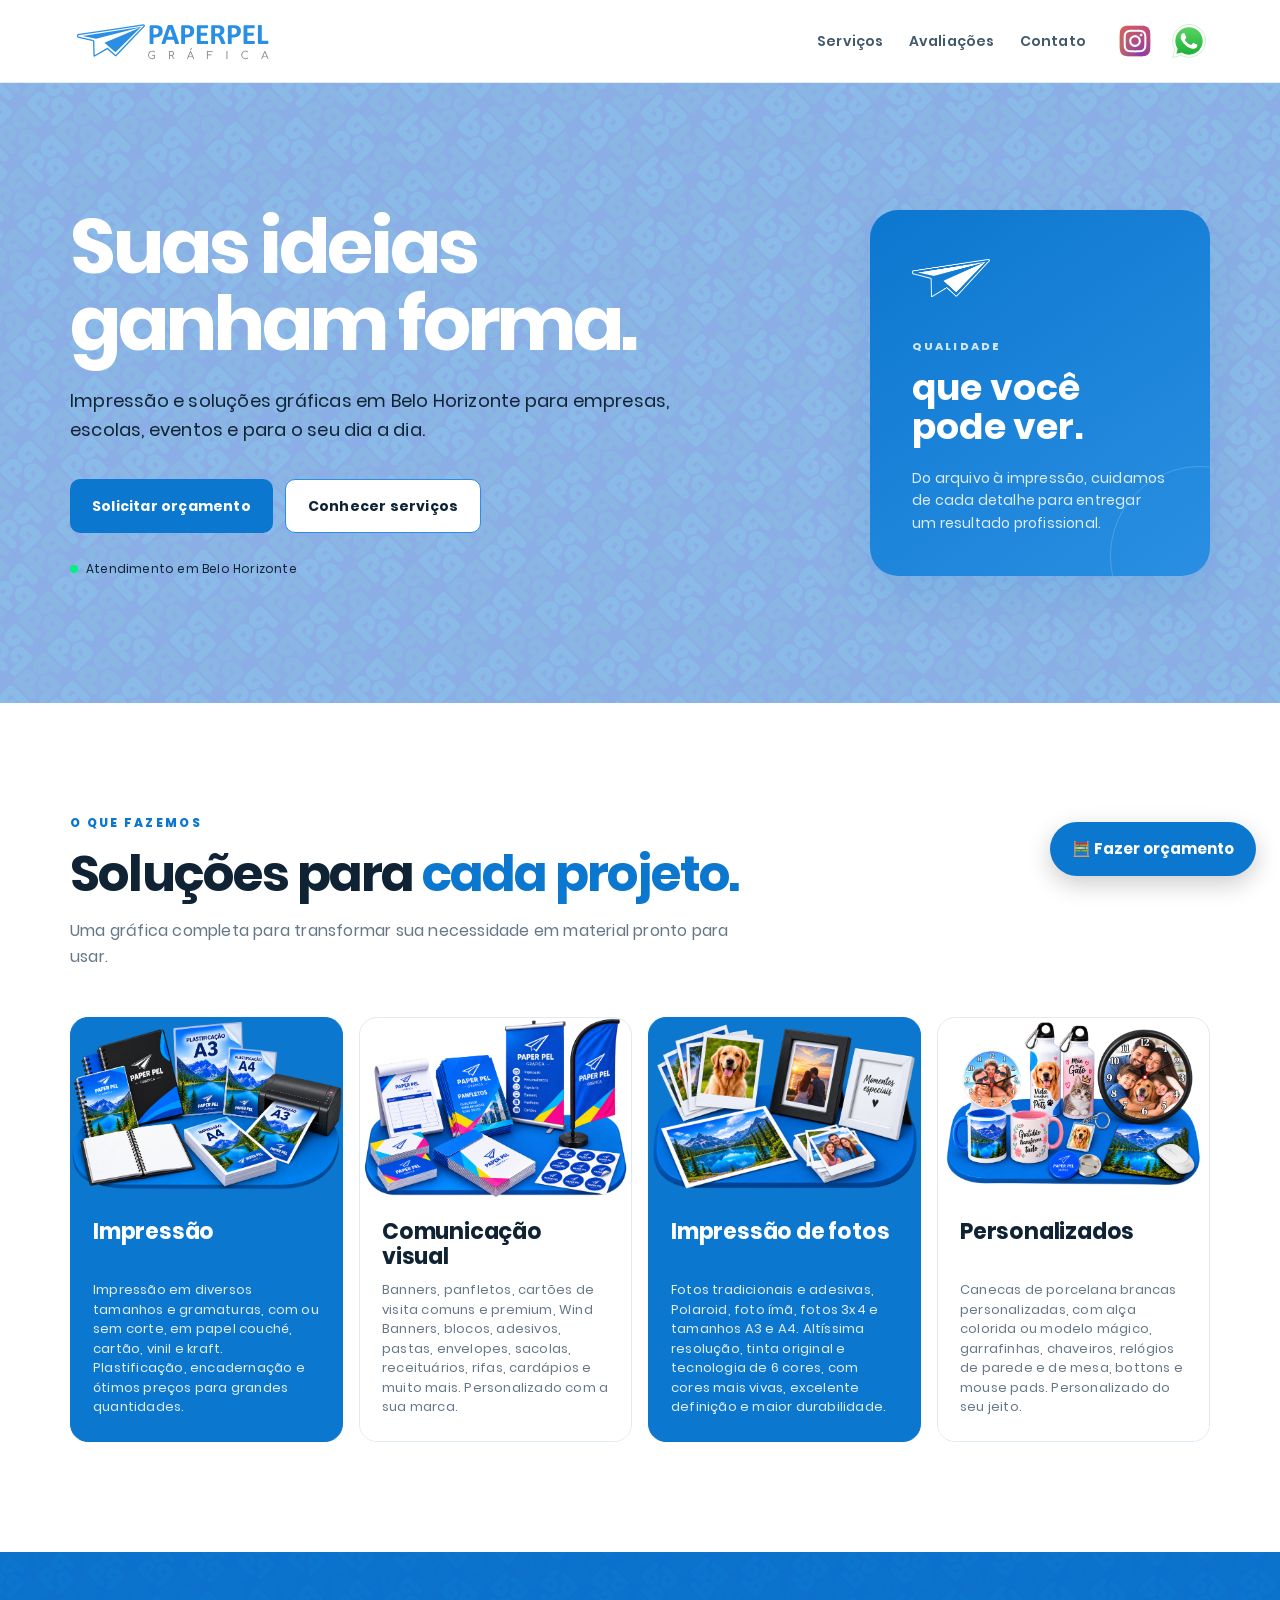
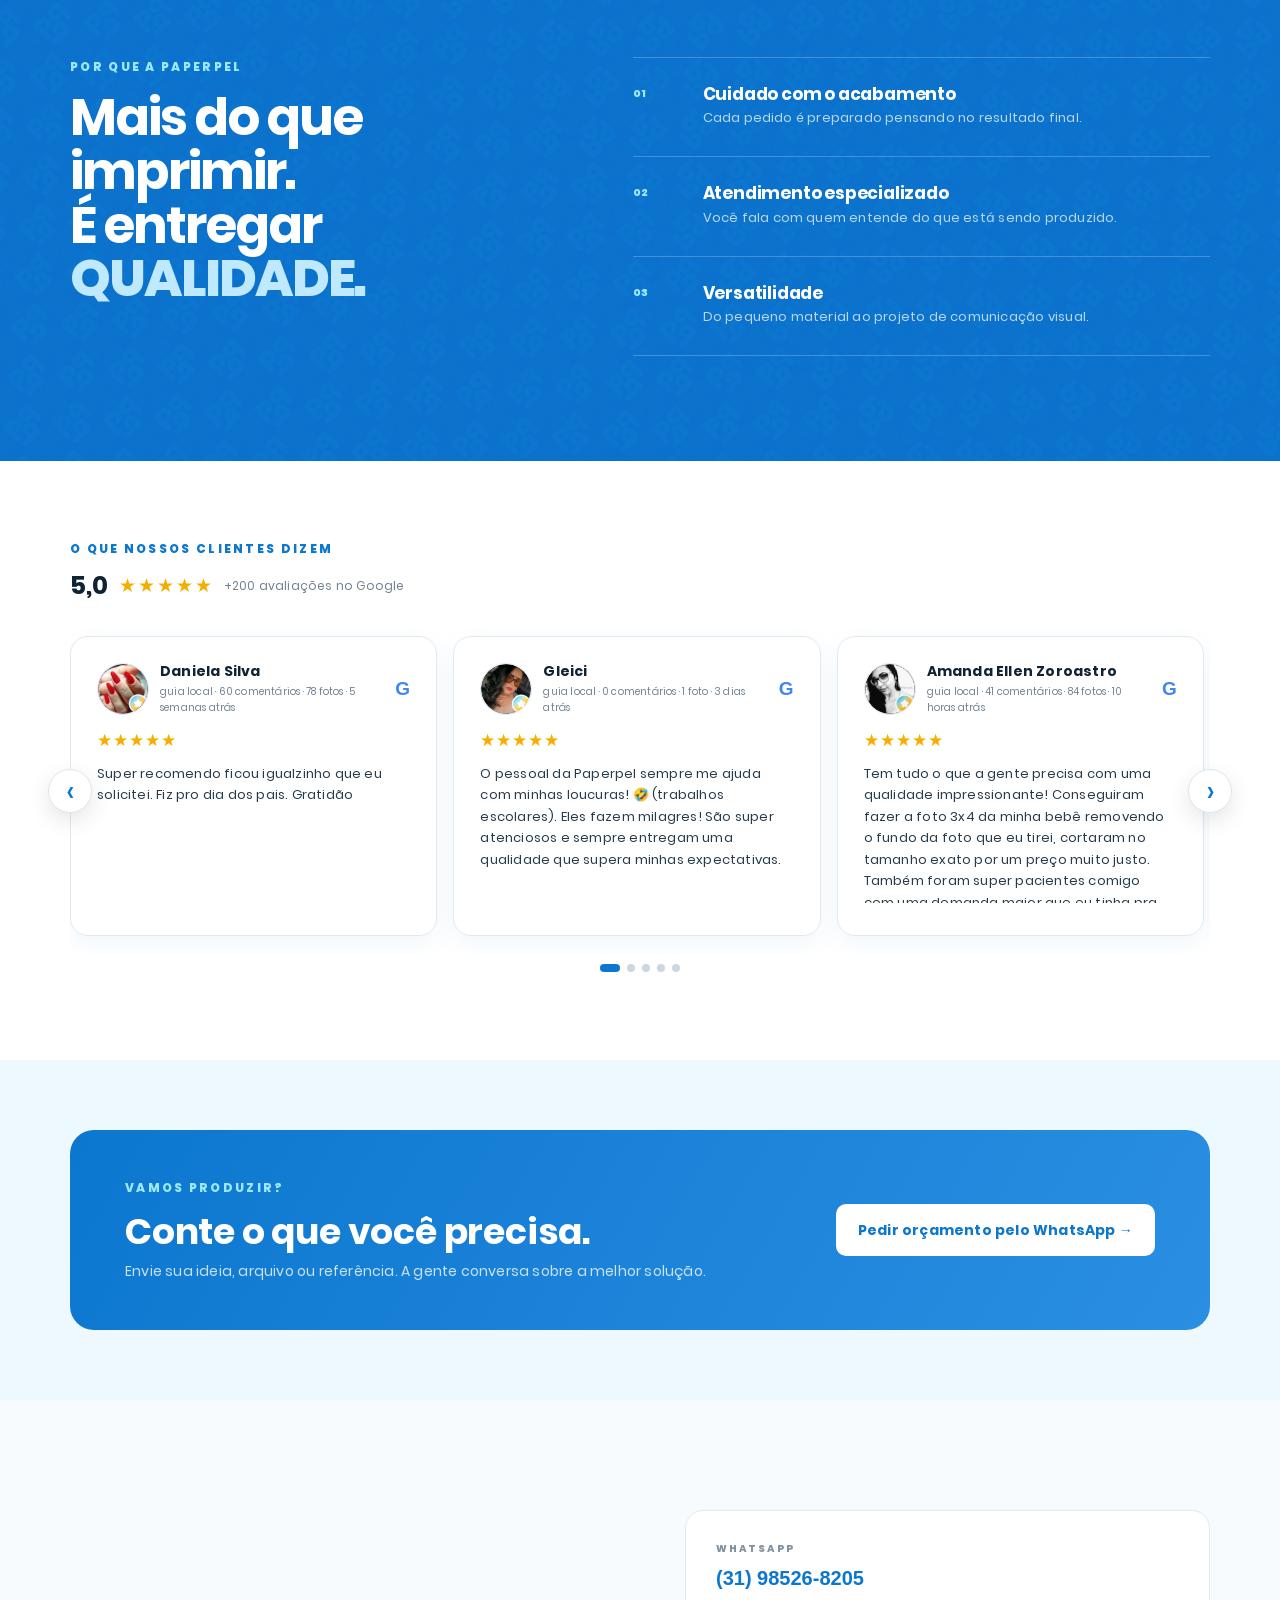
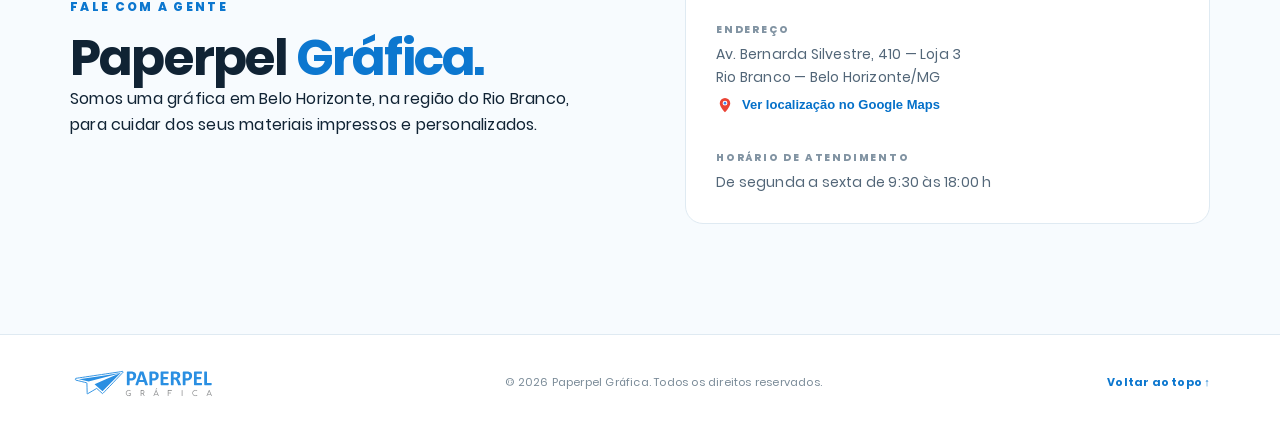
==== commit 109ff1f1: "Add files via upload" ====
--- a/index.html
+++ b/index.html
@@ -1,56 +1,401 @@
-<!doctype html>
+<!DOCTYPE html>
 <html lang="pt-BR">
 <head>
-<meta charset="utf-8">
-<meta name="viewport" content="width=device-width, initial-scale=1">
-<title>Nova ficha — Paperpel</title>
-<link rel="stylesheet" href="../assets/gamificacao.css">
+  <meta charset="UTF-8">
+  <meta name="viewport" content="width=device-width, initial-scale=1.0">
+  <meta name="description" content="Paperpel Gráfica em Belo Horizonte. Impressão digital, banners, adesivos personalizados, cartões de visita, comunicação visual e encadernação no Rio Branco e região.">
+  <title>Paperpel Gráfica em Belo Horizonte | Impressão e Comunicação Visual</title>
+  <link rel="canonical" href="https://www.paperpelgrafica.com.br/">
+  <meta name="robots" content="index, follow">
+  <meta property="og:type" content="website">
+  <meta property="og:title" content="Paperpel Gráfica em Belo Horizonte | Impressão e Comunicação Visual">
+  <meta property="og:description" content="Impressão digital, banners, adesivos personalizados, cartões de visita, comunicação visual e encadernação no Rio Branco e região.">
+  <meta property="og:url" content="https://www.paperpelgrafica.com.br/">
+  <meta property="og:site_name" content="Paperpel Gráfica">
+  <link rel="stylesheet" href="style.css?v=20260831-33">
+  <link rel="icon" type="image/png" sizes="512x512" href="assets/favicon.png?v=20260905-1">
+  <link rel="icon" type="image/x-icon" href="assets/favicon.ico?v=20260905-1">
+  <link rel="apple-touch-icon" sizes="180x180" href="assets/apple-touch-icon.png?v=20260905-1">
+
+  <style>
+    .brand img{
+      width:210px !important;
+      height:68px !important;
+      max-width:210px !important;
+      object-fit:contain !important;
+    }
+
+    @media (max-width:560px){
+      .brand img{
+        width:145px !important;
+        height:52px !important;
+        max-width:145px !important;
+      }
+    }
+  </style>
+
+  <style>
+    /* Avião escolhido pelo usuário */
+    .paper-plane{
+      width:78px;
+      height:52px;
+      margin-bottom:28px;
+      transform:none;
+      display:flex;
+      align-items:center;
+    }
+
+    .paper-plane img{
+      width:78px;
+      height:52px;
+      object-fit:contain;
+      display:block;
+    }
+  </style>
+
+  <style id="paperpel-background-fix">
+    /* O background fica ACIMA da cor da seção e ABAIXO do conteúdo */
+    .hero{
+      position:relative !important;
+      isolation:isolate !important;
+      overflow:hidden !important;
+      background:#edf8ff !important;
+    }
+
+    .hero-bg{
+      position:absolute !important;
+      inset:0 !important;
+      z-index:0 !important;
+      background-image:url('assets/background-paper.png?v=5') !important;
+      background-position:center !important;
+      background-size:cover !important;
+      background-repeat:no-repeat !important;
+      opacity:.45 !important;
+      pointer-events:none !important;
+    }
+
+    .hero-grid{
+      position:relative !important;
+      z-index:1 !important;
+    }
+
+    .blue-section{
+      position:relative !important;
+      isolation:isolate !important;
+      overflow:hidden !important;
+    }
+
+    .blue-section-bg{
+      position:absolute !important;
+      inset:0 !important;
+      z-index:0 !important;
+      background-image:url('assets/background-paper.png?v=5') !important;
+      background-position:center !important;
+      background-size:cover !important;
+      background-repeat:no-repeat !important;
+      opacity:.20 !important;
+      pointer-events:none !important;
+    }
+
+    .differentiators{
+      position:relative !important;
+      z-index:1 !important;
+    }
+  </style>
+
+<style id="paperpel-layout-fix">
+  .hero-grid{
+    position:relative !important;
+    z-index:1 !important;
+    min-height:620px !important;
+    display:grid !important;
+    grid-template-columns:minmax(0,1.25fr) minmax(280px,.75fr) !important;
+    gap:70px !important;
+    align-items:center !important;
+    padding:80px 0 !important;
+  }
+
+  .hero-copy{
+    align-self:center !important;
+  }
+
+  .hero-card{
+    align-self:center !important;
+    justify-self:end !important;
+  }
+
+  @media(max-width:900px){
+    .hero-grid{
+      grid-template-columns:1fr !important;
+      gap:45px !important;
+      padding:65px 0 !important;
+    }
+
+    .hero-card{
+      justify-self:start !important;
+    }
+  }
+</style>
+
+
+<style id="paperpel-quality-map-fix">
+  .quality-word{color:#bfe9ff !important;font-weight:800 !important;}
+  .hero-copy .eyebrow,.hero-copy>p,.hero-note{color:#102334 !important;}
+  .maps-link{
+    display:inline-flex;align-items:center;gap:8px;margin-top:7px;
+    color:#0470C9 !important;font-size:13px !important;font-weight:700 !important;
+  }
+  .maps-link:hover{opacity:.85;transform:translateX(2px);}
+  .maps-icon{width:18px;height:18px;display:block;flex:0 0 18px;}
+</style>
+
 </head>
 <body>
-<main class="ppg-app" aria-label="Cadastro de funcionário">
-  <header class="ppg-windowbar">
-    <div class="ppg-window-title"><span class="ppg-medal">★</span><span>Ficha</span></div>
-    <div class="ppg-window-actions">
-      <button type="button" id="ppg-save" title="Salvar ficha" aria-label="Salvar ficha">▣</button>
-      <button type="button" id="ppg-minimize" title="Minimizar" aria-label="Minimizar">−</button>
-      <button type="button" id="ppg-close" title="Fechar" aria-label="Fechar">×</button>
-    </div>
-  </header>
-  <section class="ppg-card">
-    <div class="ppg-top">
-      <button type="button" class="ppg-photo-frame" id="ppg-photo-button" aria-label="Escolher foto do computador">
-        <img id="ppg-photo-preview" alt="" hidden>
-        <span id="ppg-photo-placeholder"><span class="ppg-silhouette">●</span><strong>Foto</strong></span>
-      </button>
-      <input type="file" id="ppg-photo-file" accept="image/*" hidden>
-      <div class="ppg-identity">
-        <label class="ppg-class-label" for="ppg-class">Classe:</label>
-        <input id="ppg-class" class="ppg-dark-input ppg-class-input" maxlength="3" autocomplete="off" placeholder="A, B, S, SS..." aria-label="Classe com até três letras">
-        <label class="ppg-name-label" for="ppg-name">Primeiro nome</label>
-        <input id="ppg-name" class="ppg-dark-input ppg-name-input" maxlength="24" autocomplete="off" placeholder="Digite o primeiro nome" required>
-        <p class="ppg-hint">Esse nome será usado no endereço da ficha, por exemplo: /daniel</p>
-      </div>
-    </div>
-    <section class="ppg-skills" aria-label="Habilidades">
-      <div class="ppg-skill" data-skill="Atendimento"><span class="ppg-skill-icon">◎</span><span class="ppg-skill-name">Atendimento:</span><div class="ppg-stars" role="group" aria-label="Atendimento, de zero a cinco estrelas"></div></div>
-      <div class="ppg-skill" data-skill="Informática"><span class="ppg-skill-icon">▣</span><span class="ppg-skill-name">Informática:</span><div class="ppg-stars" role="group" aria-label="Informática, de zero a cinco estrelas"></div></div>
-      <div class="ppg-skill" data-skill="CorelDraw"><span class="ppg-skill-icon">✎</span><span class="ppg-skill-name">CorelDraw:</span><div class="ppg-stars" role="group" aria-label="CorelDraw, de zero a cinco estrelas"></div></div>
-      <div class="ppg-skill" data-skill="Impressora"><span class="ppg-skill-icon">▤</span><span class="ppg-skill-name">Impressora:</span><div class="ppg-stars" role="group" aria-label="Impressora, de zero a cinco estrelas"></div></div>
-      <div class="ppg-skill" data-skill="Disposição"><span class="ppg-skill-icon">✿</span><span class="ppg-skill-name">Disposição:</span><div class="ppg-stars" role="group" aria-label="Disposição, de zero a cinco estrelas"></div></div>
-      <div class="ppg-skill" data-skill="Design"><span class="ppg-skill-icon">♧</span><span class="ppg-skill-name">Design:</span><div class="ppg-stars" role="group" aria-label="Design, de zero a cinco estrelas"></div></div>
-      <div class="ppg-skill" data-skill="Atenção"><span class="ppg-skill-icon">◆</span><span class="ppg-skill-name">Atenção:</span><div class="ppg-stars" role="group" aria-label="Atenção, de zero a cinco estrelas"></div></div>
-      <div class="ppg-skill" data-skill="Carisma"><span class="ppg-skill-icon">▰</span><span class="ppg-skill-name">Carisma:</span><div class="ppg-stars" role="group" aria-label="Carisma, de zero a cinco estrelas"></div></div>
-      <div class="ppg-skill" data-skill="Trab. Equipe"><span class="ppg-skill-icon">♟</span><span class="ppg-skill-name">Trab. Equipe:</span><div class="ppg-stars" role="group" aria-label="Trabalho em equipe, de zero a cinco estrelas"></div></div>
-    </section>
-    <section class="ppg-hobbies">
-      <span class="ppg-heart">♥</span>
-      <label for="ppg-hobbies">Hobbies:</label>
-      <textarea id="ppg-hobbies" rows="2" maxlength="110" placeholder="Digite os hobbies (até 2 linhas)"></textarea>
-      <small>Máximo de 2 linhas.</small>
-    </section>
-    <p id="ppg-status" class="ppg-status" role="status" aria-live="polite"></p>
+
+<header class="header">
+  <div class="container nav">
+    <a class="brand" href="#diferenciais" aria-label="Paperpel Gráfica">
+      <img src="assets/logo-paperpel.svg?v=4" alt="Paperpel Gráfica">
+    </a>
+
+    <nav class="menu" aria-label="Navegação principal">
+      <a href="#servicos">Serviços</a>
+      <a href="#avaliacoes">Avaliações</a>
+      <a href="#contato">Contato</a>
+    </nav>
+
+    <div class="social-icons" aria-label="Redes sociais">
+      <a href="https://www.instagram.com/paperpel.grafica/" target="_blank" rel="noopener" aria-label="Instagram">
+        <img src="assets/Instagram_.svg" alt="">
+      </a>
+      <a href="https://wa.me/5531985268205" target="_blank" rel="noopener" aria-label="WhatsApp">
+        <img src="assets/WhatsApp_.svg" alt="">
+      </a>
+    </div>
+  </div>
+</header>
+
+<main>
+  <section id="inicio" class="hero">
+    <div class="hero-bg" aria-hidden="true"></div>
+
+    <div class="container hero-grid">
+      <div class="hero-copy">
+        <h1><strong style="color:#FFFFFF !important;">Suas ideias ganham forma.</strong></h1>
+        <p>Impressão e soluções gráficas em Belo Horizonte para empresas, escolas, eventos e para o seu dia a dia.</p>
+
+        <div class="hero-actions">
+          <a class="button primary" href="https://wa.me/5531985268205" target="_blank" rel="noopener">Solicitar orçamento</a>
+          <a class="button secondary" href="#servicos">Conhecer serviços</a>
+        </div>
+
+        <div class="hero-note">
+          <span class="dot"></span>
+          Atendimento em Belo Horizonte
+        </div>
+      </div>
+
+      <div class="hero-card">
+        <div class="paper-plane">
+          <img src="assets/aviao-paperpel.png?v=1" alt="" aria-hidden="true">
+        </div>
+        <span>QUALIDADE</span>
+        <strong>que você<br>pode ver.</strong>
+        <p>Do arquivo à impressão, cuidamos de cada detalhe para entregar um resultado profissional.</p>
+      </div>
+    </div>
+  </section>
+
+  <section id="servicos" class="section">
+    <div class="container">
+      <div class="section-heading">
+        <span class="eyebrow">O QUE FAZEMOS</span>
+        <h2>Soluções para <span>cada projeto.</span></h2>
+        <p>Uma gráfica completa para transformar sua necessidade em material pronto para usar.</p>
+      </div>
+
+      <div class="services-grid services-grid-images">
+        <article class="service-card service-card-image featured">
+          <div class="service-image">
+            <img src="assets/impressao.png?v=1" alt="Impressão digital em Belo Horizonte">
+          </div>
+          <div class="service-content">
+            <h3>Impressão</h3>
+            <p>Impressão em diversos tamanhos e gramaturas, com ou sem corte, em papel couché, cartão, vinil e kraft. Plastificação, encadernação e ótimos preços para grandes quantidades.</p>
+                      </div>
+        </article>
+
+        <article class="service-card service-card-image">
+          <div class="service-image">
+            <img src="assets/comunicacao-visual.png?v=1" alt="Comunicação visual, banners e adesivos em Belo Horizonte">
+          </div>
+          <div class="service-content">
+            <h3>Comunicação visual</h3>
+            <p>Banners, panfletos, cartões de visita comuns e premium, Wind Banners, blocos, adesivos, pastas, envelopes, sacolas, receituários, rifas, cardápios e muito mais. Personalizado com a sua marca.</p>
+                      </div>
+        </article>
+
+        <article class="service-card service-card-image">
+          <div class="service-image">
+            <img src="assets/foto.png?v=1" alt="Impressão de fotos em Belo Horizonte">
+          </div>
+          <div class="service-content">
+            <h3>Impressão de fotos</h3>
+            <p>Fotos tradicionais e adesivas, Polaroid, foto ímã, fotos 3x4 e tamanhos A3 e A4. Altíssima resolução, tinta original e tecnologia de 6 cores, com cores mais vivas, excelente definição e maior durabilidade.</p>
+                      </div>
+        </article>
+
+        <article class="service-card service-card-image">
+          <div class="service-image">
+            <img src="assets/personalizados.png?v=1" alt="Produtos personalizados em Belo Horizonte">
+          </div>
+          <div class="service-content">
+            <h3>Personalizados</h3>
+            <p>Canecas de porcelana brancas personalizadas, com alça colorida ou modelo mágico, garrafinhas, chaveiros, relógios de parede e de mesa, bottons e mouse pads. Personalizado do seu jeito.</p>
+                      </div>
+        </article>
+      </div>
+    </div>
+  </section>
+
+  <section id="diferenciais" class="blue-section">
+    <div class="blue-section-bg" aria-hidden="true"></div>
+
+    <div class="container differentiators">
+      <div>
+        <span class="eyebrow light">POR QUE A PAPERPEL</span>
+        <h2>Mais do que<br>imprimir.<br><strong>É entregar<br><span class="quality-word">QUALIDADE.</span></strong></h2>
+      </div>
+
+      <div class="diff-list">
+        <div class="diff-item">
+          <span>01</span>
+          <div>
+            <h3>Cuidado com o acabamento</h3>
+            <p>Cada pedido é preparado pensando no resultado final.</p>
+          </div>
+        </div>
+
+        <div class="diff-item">
+          <span>02</span>
+          <div>
+            <h3>Atendimento especializado</h3>
+            <p>Você fala com quem entende do que está sendo produzido.</p>
+          </div>
+        </div>
+
+        <div class="diff-item">
+          <span>03</span>
+          <div>
+            <h3>Versatilidade</h3>
+            <p>Do pequeno material ao projeto de comunicação visual.</p>
+          </div>
+        </div>
+      </div>
+    </div>
+  </section>
+
+  <section id="avaliacoes" class="reviews-section">
+    <div class="container">
+      <div class="reviews-heading">
+        <div>
+          <span class="eyebrow">O QUE NOSSOS CLIENTES DIZEM</span>
+          <div class="reviews-rating">
+            <strong>5,0</strong>
+            <span class="stars" aria-label="5 estrelas">★★★★★</span>
+            <span>+200 avaliações no Google</span>
+          </div>
+        </div>
+      </div>
+
+      <div class="reviews-carousel">
+        <button class="review-arrow prev" type="button" aria-label="Avaliações anteriores">‹</button>
+        <div class="reviews-track" id="reviewsTrack"></div>
+        <button class="review-arrow next" type="button" aria-label="Próximas avaliações">›</button>
+      </div>
+
+      <div class="review-dots" id="reviewDots" aria-label="Navegação das avaliações"></div>
+    </div>
+  </section>
+
+  <section class="quote-section">
+    <div class="container quote-box">
+      <div>
+        <span class="eyebrow light">VAMOS PRODUZIR?</span>
+        <h2>Conte o que você precisa.</h2>
+        <p>Envie sua ideia, arquivo ou referência. A gente conversa sobre a melhor solução.</p>
+      </div>
+
+      <a class="button white" href="https://wa.me/5531985268205" target="_blank" rel="noopener">
+        Pedir orçamento pelo WhatsApp →
+      </a>
+    </div>
+  </section>
+
+  <section id="contato" class="contact section">
+    <div class="container contact-grid">
+      <div>
+        <span class="eyebrow">FALE COM A GENTE</span>
+        <h2>Paperpel <span>Gráfica.</span></h2>
+        <p>Somos uma gráfica em Belo Horizonte, na região do Rio Branco, para cuidar dos seus materiais impressos e personalizados.</p>
+      </div>
+
+      <div class="contact-card">
+        <div>
+          <small>WHATSAPP</small>
+          <a href="https://wa.me/5531985268205" target="_blank" rel="noopener">(31) 98526-8205</a>
+        </div>
+
+        <div>
+          <small>ENDEREÇO</small>
+          <p>Av. Bernarda Silvestre, 410 — Loja 3<br>Rio Branco — Belo Horizonte/MG</p>
+            <a class="maps-link" href="https://www.google.com/maps/search/?api=1&query=Av.%20Bernarda%20Silvestre%2C%20410%20Belo%20Horizonte%20MG" target="_blank" rel="noopener" aria-label="Abrir a localização da Paperpel no Google Maps">
+              <svg class="maps-icon" viewBox="0 0 24 24" aria-hidden="true">
+                <path fill="#EA4335" d="M12 2.5a7 7 0 0 0-7 7c0 5.2 7 12 7 12s7-6.8 7-12a7 7 0 0 0-7-7Zm0 10.2a3.2 3.2 0 1 1 0-6.4 3.2 3.2 0 0 1 0 6.4Z"/>
+                <circle cx="12" cy="9.5" r="1.7" fill="#4285F4"/>
+              </svg>
+              <span>Ver localização no Google Maps</span>
+            </a>
+        </div>
+
+        <div>
+          <small>HORÁRIO DE ATENDIMENTO</small>
+          <p>De segunda a sexta de 9:30 às 18:00 h</p>
+        </div>
+      </div>
+    </div>
   </section>
 </main>
-<script src="../assets/gamificacao.js"></script>
+
+<footer class="footer">
+  <div class="container footer-inner">
+    <img src="assets/logo-paperpel.svg?v=4" alt="Paperpel Gráfica">
+    <span>© 2026 Paperpel Gráfica. Todos os direitos reservados.</span>
+    <a href="#inicio">Voltar ao topo ↑</a>
+  </div>
+</footer>
+
+<script src="script.js?v=20260831-33"></script>
+  <!-- PAPERPEL — BOTÃO E JANELA DE ORÇAMENTO -->
+<div id="paperpel-orcamento-box" aria-hidden="true">
+
+  <div id="paperpel-orcamento-header">
+    <div class="paperpel-orcamento-titulo">
+      🧮 Orçamento Paperpel
+    </div>
+
+    <div class="paperpel-orcamento-controles">
+      <button id="paperpel-minimizar" type="button" aria-label="Minimizar orçamento">−</button>
+      <button id="paperpel-fechar" type="button" aria-label="Fechar orçamento">×</button>
+    </div>
+  </div>
+
+  <div id="paperpel-typebot-container"></div>
+
+</div>
+
+<button id="paperpel-orcamento-botao" type="button">
+  🧮 Fazer orçamento
+</button>
 </body>
 </html>
--- a/style.css
+++ b/style.css
@@ -0,0 +1,2109 @@
+:root{
+  --blue:#0C77CF;
+  --blue-dark:#0C77CF;
+  --ink:#102334;
+  --muted:#667788;
+  --line:#dfeaf2;
+  --white:#fff;
+  --bg:#f7fbfe;
+  --shadow:0 18px 45px rgba(4,112,201,.12);
+}
+
+/* Poppins local — família fornecida pelo usuário */
+@font-face{font-family:'Poppins';src:url('assets/fonts/Poppins-Regular.ttf') format('truetype');font-weight:400;font-style:normal;font-display:swap;}
+@font-face{font-family:'Poppins';src:url('assets/fonts/Poppins-Medium.ttf') format('truetype');font-weight:500;font-style:normal;font-display:swap;}
+@font-face{font-family:'Poppins';src:url('assets/fonts/Poppins-SemiBold.ttf') format('truetype');font-weight:600;font-style:normal;font-display:swap;}
+@font-face{font-family:'Poppins';src:url('assets/fonts/Poppins-Bold.ttf') format('truetype');font-weight:700;font-style:normal;font-display:swap;}
+@font-face{font-family:'Poppins';src:url('assets/fonts/Poppins-ExtraBold.ttf') format('truetype');font-weight:800;font-style:normal;font-display:swap;}
+
+*,
+*::before,
+*::after{
+  box-sizing:border-box;
+  margin:0;
+  padding:0;
+}
+
+html{
+  scroll-behavior:smooth;
+  overflow-x:hidden;
+}
+body{
+  width:100%;
+  min-width:0;
+  overflow-x:hidden;
+  font-family:'Poppins',Arial,sans-serif;
+  color:var(--ink);
+  background:#fff;
+  line-height:1.6;
+  letter-spacing:.2px;
+}
+
+h1,h2,h3,h4,h5,h6{
+  line-height:1.15;
+  letter-spacing:-.2px;
+}
+
+img{
+  display:block;
+  max-width:100%;
+}
+
+a{
+  text-decoration:none;
+  color:inherit;
+}
+
+button{
+  font:inherit;
+}
+
+.container{
+  width:min(1140px,calc(100% - 40px));
+  margin-inline:auto;
+}
+
+/* HEADER */
+.header{
+  position:sticky;
+  top:0;
+  z-index:100;
+  width:100%;
+  background:rgba(255,255,255,.96);
+  backdrop-filter:blur(12px);
+  border-bottom:1px solid rgba(223,234,242,.85);
+}
+
+.nav{
+  min-height:82px;
+  display:flex;
+  align-items:center;
+  gap:28px;
+}
+
+.brand{
+  display:flex;
+  align-items:center;
+  flex:0 0 auto;
+}
+
+.brand img{
+  width:165px;
+  height:58px;
+  max-width:165px;
+  object-fit:contain;
+}
+
+.menu{
+  display:flex;
+  align-items:center;
+  justify-content:flex-end;
+  gap:25px;
+  margin-left:auto;
+  min-width:0;
+}
+
+.menu a{
+  white-space:nowrap;
+  font-size:14px;
+  font-weight:600;
+  color:#42586b;
+  transition:color .2s ease;
+}
+
+.menu a:hover{
+  color:var(--blue);
+}
+
+/* ÍCONES INSTAGRAM E WHATSAPP */
+.social-icons{
+  display:flex;
+  align-items:center;
+  justify-content:center;
+  gap:12px;
+  flex:0 0 auto;
+}
+
+.social-icons a{
+  width:42px !important;
+  height:42px !important;
+  min-width:42px !important;
+  min-height:42px !important;
+  max-width:42px !important;
+  max-height:42px !important;
+  display:flex !important;
+  align-items:center !important;
+  justify-content:center !important;
+  overflow:visible !important;
+  padding:0 !important;
+  margin:0 !important;
+}
+
+.social-icons img{
+  width:34px !important;
+  height:34px !important;
+  min-width:34px !important;
+  min-height:34px !important;
+  max-width:34px !important;
+  max-height:34px !important;
+  display:block !important;
+  object-fit:contain !important;
+  object-position:center !important;
+  margin:0 !important;
+  padding:0 !important;
+}
+
+.social-icons a:hover img{
+  transform:scale(1.08);
+}
+
+/* HERO */
+.hero{
+  position:relative;
+  isolation:isolate;
+  overflow:hidden;
+  background:#edf8ff;
+}
+
+.hero-bg{
+  position:absolute;
+  inset:0;
+  z-index:-1;
+  background-image:url('assets/background-paper.png');
+  background-position:center;
+  background-size:cover;
+  background-repeat:no-repeat;
+  opacity:.28;
+  pointer-events:none;
+}
+
+.hero-grid{
+  min-height:620px;
+  display:grid;
+  grid-template-columns:minmax(0,1.25fr) minmax(280px,.75fr);
+  gap:70px;
+  align-items:center;
+  padding:80px 0;
+}
+.eyebrow{
+  display:block;
+  color:var(--blue);
+  font-size:12px;
+  font-weight:800;
+  letter-spacing:2.3px;
+  margin-bottom:15px;
+}
+
+.eyebrow.light{
+  color:#9BE9FF;
+}
+
+.hero h1{
+  font-size:clamp(48px,6vw,76px);
+  line-height:1.02;
+  letter-spacing:-3px;
+  margin-bottom:24px;
+}
+
+.hero h1 strong{
+  color:var(--blue);
+}
+
+.hero-copy>p{
+  max-width:620px;
+  font-size:18px;
+  color:var(--muted);
+}
+
+.hero-actions{
+  display:flex;
+  gap:12px;
+  flex-wrap:wrap;
+  margin-top:34px;
+}
+.button{
+  display:inline-flex;
+  align-items:center;
+  justify-content:center;
+  min-height:50px;
+  padding:15px 22px;
+  border-radius:10px;
+  font-size:14px;
+  font-weight:700;
+  transition:.2s ease;
+}
+
+.primary{
+  background:var(--blue);
+  color:#fff;
+}
+
+.primary:hover{
+  background:var(--blue-dark);
+  transform:translateY(-1px);
+}
+
+.secondary{
+  border:1px solid #2A8FE2;
+  background:#fff;
+  color:var(--ink);
+}
+
+.secondary:hover{
+  border-color:var(--blue);
+  color:var(--blue);
+}
+.hero-note{
+  display:flex;
+  align-items:center;
+  gap:8px;
+  margin-top:26px;
+  color:#738596;
+  font-size:12px;
+}
+
+/* Indicador de atendimento online */
+.dot{
+  width:8px;
+  height:8px;
+  border-radius:50%;
+  background:#07ED86;
+  box-shadow:0 0 0 0 rgba(7,237,134,0);
+  animation:paperpel-online-pulse 2.4s ease-in-out infinite;
+  will-change:transform,box-shadow;
+}
+
+@keyframes paperpel-online-pulse{
+  0%,100%{
+    transform:scale(1);
+    box-shadow:0 0 0 0 rgba(7,237,134,0);
+  }
+
+  50%{
+    transform:scale(1.18);
+    box-shadow:0 0 0 5px rgba(7,237,134,.12);
+  }
+}
+
+@media (max-width:560px){
+  .brand::after{
+    width:114px;
+  }
+}
+
+@media (prefers-reduced-motion:reduce){
+  .dot{
+    animation:none;
+    box-shadow:none;
+  }
+}
+
+.hero-card{
+  justify-self:end;
+  width:min(340px,100%);
+  padding:42px;
+  border-radius:28px;
+  background:linear-gradient(145deg,var(--blue),#2A8FE2);
+  color:#fff;
+  box-shadow:var(--shadow);
+  position:relative;
+  overflow:hidden;
+}
+.hero-card::after{
+  content:"";
+  position:absolute;
+  width:180px;
+  height:180px;
+  border:1px solid rgba(255,255,255,.18);
+  border-radius:50%;
+  right:-80px;
+  bottom:-70px;
+}
+
+.paper-plane{
+  font-size:38px;
+  margin-bottom:35px;
+  transform:rotate(-12deg);
+}
+
+.hero-card span{
+  font-size:11px;
+  font-weight:800;
+  letter-spacing:2.1px;
+  opacity:.8;
+}
+
+.hero-card strong{
+  display:block;
+  font-size:36px;
+  line-height:1.1;
+  margin:10px 0 20px;
+}
+
+.hero-card p{
+  font-size:14px;
+  opacity:.86;
+}
+
+/* SEÇÕES */
+.section{
+  padding:110px 0;
+}
+
+.section-heading{
+  max-width:680px;
+  margin-bottom:48px;
+}
+
+.section-heading h2,
+.contact h2{
+  font-size:clamp(34px,4vw,50px);
+  line-height:1.1;
+  letter-spacing:-1.8px;
+}
+
+.section-heading h2 span,
+.contact h2 span{
+  color:var(--blue);
+}
+
+.section-heading p{
+  color:var(--muted);
+  margin-top:16px;
+}
+
+/* SERVIÇOS */
+.services-grid{
+  display:grid;
+  grid-template-columns:repeat(4,minmax(0,1fr));
+  gap:16px;
+}
+.service-card{
+  min-height:290px;
+  padding:30px;
+  border:1px solid var(--line);
+  border-radius:18px;
+  background:#fff;
+  display:flex;
+  flex-direction:column;
+  transition:.25s ease;
+}
+
+.service-card:hover{
+  transform:translateY(-5px);
+  box-shadow:var(--shadow);
+  border-color:#2A8FE2;
+}
+
+.service-card.featured{
+  background:var(--blue);
+  color:#fff;
+  border-color:var(--blue);
+}
+.service-number{
+  margin-bottom:55px;
+  color:var(--blue);
+  font-size:11px;
+  font-weight:800;
+  letter-spacing:1.6px;
+}
+
+.featured .service-number{
+  color:#9BE9FF;
+}
+
+.service-card h3{
+  font-size:22px;
+  margin-bottom:10px;
+}
+
+.service-card p{
+  color:var(--muted);
+  font-size:13px;
+}
+
+.featured p{
+  color:rgba(255,255,255,.82);
+}
+
+.service-link{
+  margin-top:auto;
+  padding-top:20px;
+  font-size:12px;
+  font-weight:800;
+  letter-spacing:.1px;
+}
+
+/* DIFERENCIAIS */
+.blue-section{
+  position:relative;
+  isolation:isolate;
+  overflow:hidden;
+  padding:105px 0;
+  background:var(--blue);
+  color:#fff;
+}
+
+.blue-section-bg{
+  position:absolute;
+  inset:0;
+  z-index:-1;
+  background-image:url('assets/background-paper.png');
+  background-position:center;
+  background-size:cover;
+  background-repeat:no-repeat;
+  opacity:.22;
+  pointer-events:none;
+}
+.differentiators{
+  display:grid;
+  grid-template-columns:minmax(0,.9fr) minmax(0,1.1fr);
+  gap:90px;
+  align-items:start;
+}
+
+.blue-section h2{
+  font-size:clamp(38px,4vw,56px);
+  line-height:1.05;
+  letter-spacing:-2px;
+}
+
+.diff-list{
+  border-top:1px solid rgba(255,255,255,.22);
+}
+
+.diff-item{
+  display:grid;
+  grid-template-columns:55px minmax(0,1fr);
+  gap:15px;
+  padding:27px 0;
+  border-bottom:1px solid rgba(255,255,255,.22);
+}
+.diff-item>span{
+  color:#9BE9FF;
+  font-size:11px;
+  font-weight:800;
+  letter-spacing:.1px;
+}
+
+.diff-item h3{
+  font-size:17px;
+  margin-bottom:4px;
+}
+
+.diff-item p{
+  color:rgba(255,255,255,.72);
+  font-size:13px;
+}
+
+/* AVALIAÇÕES */
+.reviews-section{
+  padding:78px 0 88px;
+  background:#fff;
+  overflow:hidden;
+}
+
+.reviews-heading{
+  margin-bottom:30px;
+}
+
+.reviews-rating{
+  display:flex;
+  align-items:center;
+  gap:10px;
+}
+
+.reviews-rating strong{
+  color:#102334;
+  font-size:25px;
+  line-height:1;
+}
+.stars{
+  color:#f5ad00;
+  font-size:19px;
+  letter-spacing:2px;
+  line-height:1;
+}
+
+.reviews-rating>span:last-child{
+  color:#718293;
+  font-size:12px;
+}
+
+.reviews-carousel{
+  position:relative;
+  display:flex;
+  align-items:center;
+  gap:14px;
+  min-width:0;
+}
+
+.reviews-track{
+  width:100%;
+  min-width:0;
+  display:flex;
+  gap:16px;
+  overflow-x:auto;
+  padding:8px 3px 18px;
+  scroll-behavior:smooth;
+  scroll-snap-type:x mandatory;
+  scrollbar-width:none;
+}
+.reviews-track::-webkit-scrollbar{
+  display:none;
+}
+
+/* 3 avaliações visíveis por vez */
+.review-card{
+  flex:0 0 calc((100% - 32px)/3) !important;
+  width:calc((100% - 32px)/3) !important;
+  min-width:0;
+  min-height:300px;
+  height:300px;
+  padding:26px;
+  border:1px solid #e1eaf1;
+  border-radius:18px;
+  background:#fff;
+  box-shadow:0 8px 25px rgba(4,112,201,.06);
+  display:flex;
+  flex-direction:column;
+  scroll-snap-align:start;
+}
+
+.review-header{
+  display:flex;
+  align-items:center;
+  gap:11px;
+  min-width:0;
+}
+.review-photo{
+  width:52px;
+  height:52px;
+  min-width:52px;
+  max-width:52px;
+  border-radius:50%;
+  object-fit:cover;
+  border:1px solid #e1eaf1;
+}
+
+.review-user{
+  min-width:0;
+  flex:1;
+  display:flex;
+  flex-direction:column;
+}
+
+.review-user strong{
+  color:#102334;
+  font-size:14px;
+  line-height:1.2;
+  white-space:nowrap;
+  overflow:hidden;
+  text-overflow:ellipsis;
+}
+
+.review-user span{
+  margin-top:4px;
+  color:#718291;
+  font-size:10px;
+}
+.google-icon{
+  flex:0 0 auto;
+  margin-left:auto;
+  color:#4285f4;
+  font-family:Arial,sans-serif;
+  font-size:19px;
+  font-weight:700;
+}
+
+.review-stars{
+  margin-top:16px;
+  color:#f5ad00;
+  font-size:17px;
+  letter-spacing:1px;
+  line-height:1;
+}
+
+.review-card p{
+  margin-top:14px;
+  color:#263b4c;
+  font-size:13px;
+  line-height:1.65;
+}
+
+/* Avaliações longas: rolagem somente dentro do comentário.
+   Mantém todos os cards alinhados no desktop/tablet. */
+@media (min-width:561px){
+  .review-card p{
+    max-height:140px;
+    overflow-y:auto;
+    padding-right:8px;
+    scrollbar-width:thin;
+  }
+
+  .review-card p::-webkit-scrollbar{
+    width:5px;
+  }
+
+  .review-card p::-webkit-scrollbar-track{
+    background:transparent;
+  }
+
+  .review-card p::-webkit-scrollbar-thumb{
+    background:#cbd8e2;
+    border-radius:10px;
+  }
+}
+
+.review-arrow{
+  position:absolute;
+  top:50%;
+  z-index:5;
+  width:44px;
+  height:44px;
+  border:1px solid #dce7ef;
+  border-radius:50%;
+  background:#fff;
+  color:var(--blue);
+  font-size:32px;
+  line-height:36px;
+  cursor:pointer;
+  box-shadow:0 8px 22px rgba(0,0,0,.10);
+  transition:.2s ease;
+}
+
+.review-arrow:hover{
+  background:var(--blue);
+  color:#fff;
+}
+
+.review-arrow.prev{
+  left:-22px;
+  transform:translateY(-50%);
+}
+
+.review-arrow.next{
+  right:-22px;
+  transform:translateY(-50%);
+}
+.review-dots{
+  display:flex;
+  justify-content:center;
+  gap:7px;
+  margin-top:10px;
+}
+
+.review-dot{
+  width:8px;
+  height:8px;
+  padding:0;
+  border:0;
+  border-radius:50%;
+  background:#ccd8e1;
+  cursor:pointer;
+  transition:.2s ease;
+}
+
+.review-dot.active{
+  width:20px;
+  border-radius:10px;
+  background:var(--blue);
+}
+
+/* CTA */
+.quote-section{
+  padding:70px 0;
+  background:#edf8ff;
+}
+.quote-box{
+  display:flex;
+  align-items:center;
+  justify-content:space-between;
+  gap:30px;
+  padding:48px 55px;
+  border-radius:24px;
+  background:linear-gradient(120deg,#0C77CF,#2A8FE2);
+  color:#fff;
+}
+
+.quote-box h2{
+  font-size:36px;
+  line-height:1.1;
+  margin-bottom:8px;
+}
+
+.quote-box p{
+  color:rgba(255,255,255,.78);
+  font-size:14px;
+}
+
+.white{
+  flex:0 0 auto;
+  background:#fff;
+  color:var(--blue);
+  white-space:nowrap;
+}
+
+.white:hover{
+  transform:translateY(-2px);
+}
+
+/* CONTATO */
+.contact{
+  background:var(--bg);
+}
+
+.contact-grid{
+  display:grid;
+  grid-template-columns:minmax(0,1fr) minmax(0,1fr);
+  gap:90px;
+  align-items:center;
+}
+
+.contact>div>p{
+  max-width:500px;
+  margin-top:18px;
+  color:var(--muted);
+}
+
+.contact-card{
+  display:grid;
+  gap:28px;
+  padding:30px;
+  border:1px solid var(--line);
+  border-radius:18px;
+  background:#fff;
+}
+.contact-card small{
+  display:block;
+  margin-bottom:5px;
+  color:#8294a3;
+  font-size:10px;
+  font-weight:800;
+  letter-spacing:1.8px;
+}
+
+.contact-card a{
+  color:var(--blue);
+  font-family:Arial,sans-serif;
+  font-size:20px;
+  font-weight:700;
+  letter-spacing:0;
+  font-variant-numeric:tabular-nums;
+}
+
+.contact-card p{
+  color:#526678;
+  font-size:14px;
+}
+
+/* FOOTER */
+.footer{
+  border-top:1px solid var(--line);
+  background:#fff;
+}
+
+.footer-inner{
+  min-height:95px;
+  display:flex;
+  align-items:center;
+  justify-content:space-between;
+  gap:25px;
+  color:#7a8b98;
+  font-size:11px;
+}
+.footer img{
+  width:150px;
+  height:52px;
+  max-width:150px;
+  object-fit:contain;
+}
+
+.footer a{
+  color:var(--blue);
+  font-weight:700;
+}
+
+/* TABLET */
+@media(max-width:1050px){
+  .nav{
+    gap:18px;
+  }
+
+  .brand img{
+    width:145px;
+    max-width:145px;
+  }
+
+  .menu{
+    gap:16px;
+  }
+
+  .menu a{
+    font-size:12px;
+  }
+
+  .social-icons{
+    gap:7px;
+  }
+}
+
+/* MOBILE/TABLET */
+@media(max-width:900px){
+  .menu{
+    display:none;
+  }
+
+  .nav{
+    justify-content:space-between;
+  }
+  .hero-grid,
+  .differentiators,
+  .contact-grid{
+    grid-template-columns:1fr;
+    gap:45px;
+  }
+
+  .hero-grid{
+    padding:65px 0;
+  }
+
+  .hero-card{
+    justify-self:start;
+  }
+
+  .services-grid{
+    grid-template-columns:repeat(2,minmax(0,1fr));
+  }
+
+  .quote-box{
+    align-items:flex-start;
+    flex-direction:column;
+  }
+
+  /* Tablet: 2 avaliações */
+  .review-card{
+    flex-basis:calc((100% - 16px)/2);
+    width:calc((100% - 16px)/2);
+    min-height:285px;
+    height:285px;
+  }
+
+  .review-arrow.prev{
+    left:4px;
+  }
+
+  .review-arrow.next{
+    right:4px;
+  }
+}
+
+/* CELULAR */
+@media(max-width:560px){
+  .container{
+    width:calc(100% - 28px);
+  }
+
+  .header .nav{
+    min-height:70px;
+  }
+
+  .brand img{
+    width:125px;
+    height:48px;
+    max-width:125px;
+  }
+
+  .social-icons{
+    gap:6px;
+  }
+
+  .social-icons a{
+    width:32px !important;
+    height:32px !important;
+    min-width:32px;
+    min-height:32px;
+    max-width:32px;
+    max-height:32px;
+  }
+
+  .hero h1{
+    font-size:48px;
+    letter-spacing:-2px;
+  }
+
+  .hero-copy>p{
+    font-size:16px;
+  }
+
+  .section,
+  .blue-section{
+    padding:75px 0;
+  }
+
+  .services-grid{
+    grid-template-columns:1fr;
+  }
+
+  .service-card{
+    min-height:235px;
+  }
+
+  .quote-box{
+    padding:34px 28px;
+  }
+  .quote-box h2{
+    font-size:29px;
+  }
+
+  .reviews-section{
+    padding:65px 0 72px;
+  }
+
+  .reviews-rating{
+    flex-wrap:wrap;
+  }
+
+  .reviews-rating>span:last-child{
+    width:100%;
+  }
+
+  /* Celular: 1 avaliação */
+  .review-card{
+    flex-basis:100%;
+    width:100%;
+    min-height:260px;
+    height:auto;
+  }
+
+  .review-arrow{
+    width:38px;
+    height:38px;
+    font-size:27px;
+  }
+
+  .footer-inner{
+    padding:25px 0;
+    flex-wrap:wrap;
+  }
+}
+
+
+/* =========================================================
+   PAPERPEL — VERSÃO MOBILE REFINADA
+   Mantém o desktop intacto.
+   ========================================================= */
+
+@media (max-width: 900px){
+  body{
+    overflow-x:hidden;
+  }
+
+  .container{
+    width:min(100% - 32px, 720px);
+  }
+
+  /* Cabeçalho */
+  .header{
+    position:sticky;
+    top:0;
+  }
+
+  .nav{
+    min-height:74px;
+    gap:12px;
+  }
+
+  .brand{
+    flex:1 1 auto;
+    min-width:0;
+  }
+
+  .brand img{
+    width:145px !important;
+    height:52px !important;
+    max-width:145px !important;
+  }
+
+  .social-icons{
+    margin-left:auto;
+    gap:7px;
+  }
+
+  /* No mobile, os links do menu ficam ocultos para não apertar o cabeçalho.
+     O conteúdo continua acessível pelos próprios links e pela rolagem. */
+  .menu{
+    display:none !important;
+  }
+
+  /* HERO */
+  .hero{
+    min-height:0;
+  }
+
+  .hero-grid{
+    min-height:0 !important;
+    grid-template-columns:1fr !important;
+    gap:38px !important;
+    padding:64px 0 72px !important;
+  }
+
+  .hero-copy{
+    max-width:100%;
+  }
+
+  .hero h1{
+    font-size:clamp(43px,13vw,58px);
+    line-height:.98;
+    letter-spacing:-2.4px;
+    margin-bottom:20px;
+    max-width:620px;
+  }
+
+  .hero-copy>p{
+    max-width:620px;
+    font-size:16px;
+    line-height:1.6;
+  }
+
+  .hero-actions{
+    flex-direction:column;
+    align-items:stretch;
+    gap:10px;
+    margin-top:28px;
+  }
+
+  .hero-actions .button{
+    width:100%;
+    min-height:50px;
+  }
+
+  .hero-note{
+    margin-top:22px;
+    font-size:11px;
+  }
+
+  .hero-card{
+    width:min(100%,360px);
+    justify-self:center !important;
+    align-self:center !important;
+    padding:34px 30px;
+    border-radius:24px;
+  }
+
+  .hero-card strong{
+    font-size:32px;
+  }
+
+  .hero-card p{
+    font-size:13px;
+  }
+
+  /* Mantém o padrão mais suave no celular */
+  .hero::before{
+    left:-45%;
+    top:-8%;
+    width:140%;
+    height:85%;
+  }
+
+  .hero::after{
+    right:-45%;
+    top:35%;
+    width:130%;
+    height:70%;
+  }
+
+  /* SEÇÕES */
+  .section{
+    padding:74px 0;
+  }
+
+  .section-heading{
+    margin-bottom:32px;
+  }
+
+  .section-heading h2,
+  .contact h2{
+    font-size:36px;
+    line-height:1.08;
+    letter-spacing:-1.5px;
+  }
+
+  .section-heading p{
+    font-size:14px;
+    line-height:1.6;
+  }
+
+  /* SERVIÇOS */
+  .services-grid{
+    grid-template-columns:1fr !important;
+    gap:14px;
+  }
+
+  .service-card{
+    min-height:0;
+    height:360px;
+    padding:0 !important;
+    overflow:hidden;
+    position:relative;
+    justify-content:flex-end;
+    border-radius:18px;
+    background:#fff;
+  }
+
+  /* Caso os cards já tenham imagens, preserva-as.
+     Caso o HTML use background-image, nada é sobrescrito aqui. */
+  .service-card img{
+    width:100%;
+    height:100%;
+    object-fit:cover;
+  }
+
+  .service-card .service-number,
+  .service-card h3,
+  .service-card p,
+  .service-card .service-link{
+    position:relative;
+    z-index:2;
+  }
+
+  .service-card h3{
+    margin:0;
+    padding:18px 20px 4px;
+    font-size:22px;
+    color:#fff;
+    text-shadow:0 2px 12px rgba(0,0,0,.35);
+  }
+
+  .service-card p{
+    padding:0 20px 18px;
+    color:rgba(255,255,255,.92);
+    font-size:13px;
+    text-shadow:0 2px 10px rgba(0,0,0,.35);
+  }
+
+  .service-card .service-link{
+    padding:0 20px 20px;
+    color:#fff;
+    font-size:12px;
+    text-shadow:0 2px 10px rgba(0,0,0,.35);
+  }
+
+  /* Gradiente para legibilidade dos textos sobre as fotos */
+  .service-card::after{
+    content:"";
+    position:absolute;
+    left:0;
+    right:0;
+    bottom:0;
+    height:58%;
+    z-index:1;
+    background:linear-gradient(
+      to top,
+      rgba(0,0,0,.70) 0%,
+      rgba(0,0,0,.34) 48%,
+      rgba(0,0,0,0) 100%
+    );
+    pointer-events:none;
+  }
+
+  .service-card.featured{
+    background:var(--blue);
+  }
+
+  /* DIFERENCIAIS */
+  .blue-section{
+    padding:74px 0;
+  }
+
+  .differentiators{
+    grid-template-columns:1fr !important;
+    gap:38px !important;
+  }
+
+  .blue-section h2{
+    font-size:40px;
+    line-height:1.02;
+  }
+
+  .diff-item{
+    grid-template-columns:38px minmax(0,1fr);
+    gap:12px;
+    padding:22px 0;
+  }
+
+  .diff-item h3{
+    font-size:16px;
+  }
+
+  .diff-item p{
+    font-size:12px;
+  }
+
+  /* AVALIAÇÕES — 1 por vez no celular */
+  .reviews-section{
+    padding:66px 0 72px;
+  }
+
+  .reviews-heading{
+    margin-bottom:24px;
+  }
+
+  .reviews-rating{
+    justify-content:flex-start;
+    flex-wrap:wrap;
+  }
+
+  .reviews-rating strong{
+    font-size:23px;
+  }
+
+  .reviews-rating>span:last-child{
+    width:100%;
+    font-size:11px;
+  }
+
+  .reviews-carousel{
+    gap:6px;
+  }
+
+  .reviews-track{
+    gap:12px;
+    padding-bottom:14px;
+  }
+
+  .review-card{
+    flex:0 0 100% !important;
+    width:100% !important;
+    min-height:280px !important;
+    height:auto !important;
+    padding:22px !important;
+    border-radius:18px;
+  }
+
+  .review-card p{
+    font-size:13px;
+    line-height:1.6;
+  }
+
+  .review-arrow{
+    width:38px;
+    height:38px;
+    font-size:26px;
+  }
+
+  .review-arrow.prev{
+    left:2px;
+  }
+
+  .review-arrow.next{
+    right:2px;
+  }
+
+  /* CTA */
+  .quote-section{
+    padding:60px 0;
+  }
+
+  .quote-box{
+    padding:34px 26px;
+    border-radius:20px;
+    gap:22px;
+  }
+
+  .quote-box h2{
+    font-size:30px;
+  }
+
+  .quote-box p{
+    font-size:13px;
+  }
+
+  .white{
+    width:100%;
+    white-space:normal;
+    text-align:center;
+  }
+
+  /* CONTATO */
+  .contact-grid{
+    grid-template-columns:1fr !important;
+    gap:36px !important;
+  }
+
+  .contact-card{
+    padding:24px;
+    gap:24px;
+  }
+
+  .contact-card a{
+    font-size:18px;
+  }
+
+  .contact-card p{
+    font-size:13px;
+  }
+
+  /* RODAPÉ */
+  .footer-inner{
+    min-height:0;
+    padding:24px 0;
+    flex-direction:column;
+    align-items:flex-start;
+    gap:12px;
+  }
+
+  .footer-inner img{
+    width:140px;
+    height:48px;
+  }
+
+  .footer a{
+    align-self:flex-start;
+  }
+}
+
+@media (max-width:560px){
+  .container{
+    width:calc(100% - 28px);
+  }
+
+  .header .nav{
+    min-height:68px;
+  }
+
+  .brand img{
+    width:132px !important;
+    height:48px !important;
+    max-width:132px !important;
+  }
+
+  .social-icons a{
+    width:34px !important;
+    height:34px !important;
+    min-width:34px !important;
+    min-height:34px !important;
+  }
+
+  .social-icons img{
+    width:27px !important;
+    height:27px !important;
+    min-width:27px !important;
+    min-height:27px !important;
+    max-width:27px !important;
+    max-height:27px !important;
+  }
+
+  .hero-grid{
+    padding:54px 0 66px !important;
+  }
+
+  .hero h1{
+    font-size:48px;
+  }
+
+  .hero-card{
+    width:100%;
+    padding:32px 28px;
+  }
+
+  .hero-card strong{
+    font-size:31px;
+  }
+
+  .service-card{
+    height:270px;
+  }
+
+  .section-heading h2,
+  .contact h2{
+    font-size:34px;
+  }
+
+  .blue-section h2{
+    font-size:36px;
+  }
+}
+
+
+/* =========================================================
+   PAPERPEL — PADRÃO DOS CARDS DE SERVIÇOS
+   01 azul / 02 branco / 03 azul / 04 branco
+   ========================================================= */
+
+.services-grid-images .service-card{
+  overflow:hidden;
+  border-radius:18px;
+  padding:0 !important;
+}
+
+.services-grid-images .service-card:nth-child(odd){
+  background:#0C77CF !important;
+  color:#fff !important;
+  border-color:#0C77CF !important;
+}
+
+.services-grid-images .service-card:nth-child(even){
+  background:#fff !important;
+  color:#102334 !important;
+  border-color:#dfeaf2 !important;
+}
+
+.services-grid-images .service-card .service-image{
+  position:relative;
+  overflow:hidden;
+}
+
+.services-grid-images .service-card .service-image img{
+  width:100%;
+  height:auto;
+  display:block;
+}
+
+.services-grid-images .service-card .service-content{
+  padding:22px 22px 24px;
+}
+
+.services-grid-images .service-card:nth-child(odd) .service-content{
+  background:#0C77CF !important;
+  color:#fff !important;
+}
+
+.services-grid-images .service-card:nth-child(even) .service-content{
+  background:#fff !important;
+  color:#102334 !important;
+}
+
+.services-grid-images .service-card:nth-child(odd) .service-content h3{
+  color:#fff !important;
+}
+
+.services-grid-images .service-card:nth-child(odd) .service-content p{
+  color:rgba(255,255,255,.88) !important;
+}
+
+.services-grid-images .service-card:nth-child(even) .service-content h3{
+  color:#102334 !important;
+}
+
+.services-grid-images .service-card:nth-child(even) .service-content p{
+  color:#667788 !important;
+}
+
+/* O 03 recebe exatamente o mesmo azul do 01. */
+.services-grid-images .service-card:nth-child(3),
+.services-grid-images .service-card:nth-child(3) .service-image,
+.services-grid-images .service-card:nth-child(3) .service-content{
+  background:#0C77CF !important;
+}
+
+@media (max-width:560px){
+  .services-grid-images .service-card .service-content{
+    padding:18px 18px 20px;
+  }
+}
+
+
+/* =========================================================
+   PAPERPEL — ANIMAÇÃO ORIGINAL DO CARD DE QUALIDADE
+   Esta regra não altera posição, tamanho ou cor dos cards de serviços.
+   ========================================================= */
+
+.hero-card{
+  position:relative;
+  overflow:hidden;
+}
+
+.paper-plane{
+  position:relative;
+  z-index:2;
+  transform:translate3d(0,0,0);
+  opacity:1;
+  transition:
+    transform .58s cubic-bezier(.2,.82,.25,1),
+    opacity .42s ease;
+  will-change:transform,opacity;
+}
+
+.paper-plane img{
+  display:block;
+  will-change:transform;
+  animation:paperpel-plane-float 3.8s ease-in-out infinite;
+}
+
+.hero-card > span{
+  position:relative;
+  z-index:2;
+  display:inline-block;
+  transform-origin:left center;
+  transition:
+    transform .38s cubic-bezier(.2,.82,.25,1),
+    opacity .22s ease;
+  will-change:transform;
+}
+
+@keyframes paperpel-plane-float{
+  0%,100%{
+    transform:translate3d(0,0,0) rotate(-1deg);
+  }
+  50%{
+    transform:translate3d(0,-7px,0) rotate(1deg);
+  }
+}
+
+@media (hover:hover) and (pointer:fine){
+  .hero-card:hover .paper-plane{
+    transform:translate3d(180px,-8px,0) scale(.62);
+    opacity:0;
+  }
+
+  .hero-card:hover .paper-plane img{
+    animation:none;
+  }
+
+  .hero-card:hover > span{
+    transform:scale(2.55);
+  }
+}
+
+@media (prefers-reduced-motion:reduce){
+  .paper-plane,
+  .paper-plane img,
+  .hero-card > span{
+    animation:none !important;
+    transition:none !important;
+  }
+}
+
+
+/* Ajuste fino dos cards de serviços */
+.services-grid-images .service-number{
+  display:none !important;
+}
+
+.services-grid-images .service-content{
+  display:flex;
+  flex-direction:column;
+  justify-content:flex-start;
+  gap:0;
+}
+
+.services-grid-images .service-content h3{
+  margin-top:0 !important;
+  margin-bottom:10px !important;
+}
+
+.services-grid-images .service-content p{
+  margin-top:0 !important;
+  line-height:1.5 !important;
+}
+
+.services-grid-images .service-card{
+  display:flex !important;
+  flex-direction:column !important;
+}
+
+.services-grid-images .service-image{
+  flex:0 0 auto;
+}
+
+.services-grid-images .service-content{
+  flex:1 1 auto;
+}
+
+
+/* Alinhamento dos títulos dos cards de serviços */
+.services-grid-images .service-content h3{
+  min-height:2.2em;
+  display:flex;
+  align-items:flex-start;
+  margin-top:0 !important;
+  margin-bottom:10px !important;
+}
+
+@media (max-width:560px){
+  .services-grid-images .service-content h3{
+    min-height:2.2em;
+  }
+}
+
+
+/* =========================================================
+   AJUSTE FINAL — ALINHAMENTO DOS 4 CARDS DE SERVIÇOS
+   Somente geometria/alinhamento. Nada além desta seção é alterado.
+   ========================================================= */
+
+/* As quatro áreas de imagem passam a ter exatamente a mesma altura.
+   object-fit:contain mantém cada produto inteiro, sem cortar a imagem. */
+.services-grid-images .service-image{
+  height:180px !important;
+  display:flex !important;
+  align-items:center !important;
+  justify-content:center !important;
+  overflow:hidden !important;
+  box-sizing:border-box !important;
+}
+
+.services-grid-images .service-image img{
+  width:100% !important;
+  height:100% !important;
+  object-fit:contain !important;
+  object-position:center center !important;
+  display:block !important;
+}
+
+/* Os quatro títulos passam a ocupar exatamente o mesmo espaço,
+   portanto todos os parágrafos começam na mesma linha. */
+.services-grid-images .service-content{
+  display:flex !important;
+  flex-direction:column !important;
+  align-items:flex-start !important;
+  text-align:left !important;
+  padding:22px 22px 24px !important;
+  box-sizing:border-box !important;
+}
+
+.services-grid-images .service-content h3{
+  width:100% !important;
+  min-height:50px !important;
+  margin:0 0 10px !important;
+  padding:0 !important;
+  display:block !important;
+  line-height:1.12 !important;
+  box-sizing:border-box !important;
+}
+
+.services-grid-images .service-content p{
+  width:100% !important;
+  margin:0 !important;
+  padding:0 !important;
+  line-height:1.5 !important;
+  box-sizing:border-box !important;
+}
+
+/* Mantém o mesmo princípio no celular, apenas reduzindo a área de imagem
+   para caber melhor na tela pequena. */
+@media (max-width:560px){
+  .services-grid-images .service-image{
+    height:155px !important;
+  }
+
+  .services-grid-images .service-content{
+    padding:18px 18px 20px !important;
+  }
+
+  .services-grid-images .service-content h3{
+    min-height:45px !important;
+    margin-bottom:8px !important;
+  }
+}
+
+/* =========================================================
+   PAPERPEL — MICROINTERAÇÕES PREMIUM
+   Camada adicional: não altera paleta nem estrutura.
+   Objetivo: respostas pequenas, suaves e naturais.
+   ========================================================= */
+
+@media (hover:hover) and (pointer:fine){
+
+  /* LOGO — mesma linguagem do menu: leve elevação + linha de hover */
+  .brand{
+    position:relative;
+    transition:transform .22s ease;
+  }
+
+  .brand::after{
+    content:"";
+    position:absolute;
+    left:-2px;
+    right:-2px;
+    bottom:-6px;
+    height:1.5px;
+    background:var(--blue);
+    transform:scaleX(0);
+    transform-origin:center;
+    transition:transform .28s cubic-bezier(.22,.75,.25,1);
+    pointer-events:none;
+  }
+
+  .brand:hover{
+    transform:translateY(-1px);
+  }
+
+  .brand:hover::after{
+    transform:translateX(-50%) scaleX(1);
+  }
+
+  /* LINKS DO MENU — pequeno deslocamento + underline elegante */
+  .menu a{
+    position:relative;
+    transition:color .22s ease, transform .22s ease;
+  }
+
+  .menu a::after{
+    content:"";
+    position:absolute;
+    left:0;
+    right:0;
+    bottom:-6px;
+    height:1.5px;
+    background:var(--blue);
+    transform:scaleX(0);
+    transform-origin:center;
+    transition:transform .28s cubic-bezier(.22,.75,.25,1);
+  }
+
+  .menu a:hover{
+    transform:translateY(-1px);
+  }
+
+  .menu a:hover::after{
+    transform:scaleX(1);
+  }
+
+  /* BOTÕES — levantam levemente, sem exagero */
+  .button{
+    transition:
+      transform .26s cubic-bezier(.22,.75,.25,1),
+      box-shadow .26s ease,
+      background-color .2s ease,
+      border-color .2s ease;
+  }
+
+  .primary:hover{
+    transform:translateY(-2px);
+    box-shadow:0 8px 18px rgba(12,119,207,.16);
+  }
+
+  .secondary:hover{
+    transform:translateY(-2px);
+    box-shadow:0 7px 16px rgba(12,119,207,.10);
+  }
+
+  .button:active{
+    transform:translateY(0) scale(.985);
+    transition-duration:.08s;
+  }
+
+  /* CARDS DE SERVIÇOS — interação discreta e imagem respirando */
+  .services-grid-images .service-card{
+    transition:
+      transform .34s cubic-bezier(.22,.75,.25,1),
+      box-shadow .34s ease;
+  }
+
+  .services-grid-images .service-card:hover{
+    transform:translateY(-5px);
+    box-shadow:0 18px 38px rgba(12,119,207,.12);
+  }
+
+  .services-grid-images .service-card .service-image img{
+    transition:transform .5s cubic-bezier(.22,.75,.25,1);
+  }
+
+  .services-grid-images .service-card:hover .service-image img{
+    transform:scale(1.025);
+  }
+
+  /* CARD AZUL DO HERO — permanece estático para não interferir no avião */
+  .hero-card{
+    transition:none;
+  }
+
+  .hero-card:hover{
+    transform:none;
+    box-shadow:var(--shadow);
+  }
+
+  /* LINK DO MAPA — resposta horizontal muito pequena */
+  .maps-link{
+    transition:transform .24s cubic-bezier(.22,.75,.25,1), opacity .2s ease;
+  }
+
+  .maps-link:hover{
+    transform:translateX(3px);
+  }
+
+  /* A seta/ícone do mapa acompanha o movimento */
+  .maps-link .maps-icon{
+    transition:transform .24s cubic-bezier(.22,.75,.25,1);
+  }
+
+  .maps-link:hover .maps-icon{
+    transform:translateX(2px);
+  }
+
+  /* AVALIAÇÕES — elevação mínima para transmitir interatividade */
+  .review-card{
+    transition:
+      transform .32s cubic-bezier(.22,.75,.25,1),
+      box-shadow .32s ease,
+      border-color .25s ease;
+  }
+
+  .review-card:hover{
+    transform:translateY(-4px);
+    box-shadow:0 16px 34px rgba(12,119,207,.10);
+    border-color:#d4e5f1;
+  }
+
+  /* SETAS DO CARROSSEL — posição vertical absolutamente fixa */
+  .review-arrow{
+    top:50% !important;
+    transform:translateY(-50%) !important;
+    transition:
+      box-shadow .22s ease,
+      background-color .2s ease;
+  }
+
+  .review-arrow:hover{
+    transform:translateY(-50%) !important;
+  }
+
+  .review-arrow:active{
+    transform:translateY(-50%) !important;
+  }
+
+  /* ÍCONES SOCIAIS — mantém a interação já existente, apenas suaviza */
+  .social-icons img{
+    transition:transform .24s cubic-bezier(.22,.75,.25,1);
+  }
+
+}
+
+/* Usuários que pedem menos movimento recebem uma versão estática. */
+@media (prefers-reduced-motion:reduce){
+  .menu a,
+  .menu a::after,
+  .button,
+  .services-grid-images .service-card,
+  .services-grid-images .service-card .service-image img,
+  .hero-card,
+  .maps-link,
+  .maps-link .maps-icon,
+  .review-card,
+  .review-arrow,
+  .social-icons img{
+    transition:none !important;
+  }
+}
+
+
+/* LOGO PRINCIPAL — interação coerente com os botões */
+@media (hover:hover) and (pointer:fine){
+  .brand{
+    position:relative;
+  }
+
+  .brand img{
+    transition:
+      transform .26s cubic-bezier(.22,.75,.25,1),
+      filter .26s ease;
+    will-change:transform,filter;
+  }
+
+  .brand::after{
+    content:"";
+    position:absolute;
+    left:50%;
+    bottom:0;
+    width:173px;
+    height:1.5px;
+    background:var(--blue);
+    transform:translateX(calc(-50% + 4px)) scaleX(0);
+    transform-origin:center;
+    transition:transform .28s cubic-bezier(.22,.75,.25,1);
+  }
+
+  .brand:hover img{
+    transform:translateY(-2px);
+    filter:drop-shadow(0 8px 18px rgba(12,119,207,.16));
+  }
+
+  .brand:hover::after{
+    transform:translateX(calc(-50% + 4px)) scaleX(1);
+  }
+
+  .brand:active img{
+    transform:translateY(0) scale(.985);
+    transition-duration:.08s;
+  }
+}
+
+@media (prefers-reduced-motion:reduce){
+  .brand img,
+  .brand::after{
+    transition:none !important;
+  }
+}
+/* =========================================================
+   PAPERPEL — JANELA DE ORÇAMENTO ONLINE
+   BLOCO ACRESCENTADO — NÃO ALTERA O CSS EXISTENTE
+   ========================================================= */
+
+#paperpel-orcamento-botao {
+  position: fixed;
+  right: 24px;
+  bottom: 24px;
+  z-index: 99998;
+
+  border: none;
+  border-radius: 50px;
+  padding: 15px 22px;
+
+  background: #0C77CF;
+  color: #FFFFFF;
+
+  font-family: Poppins, sans-serif;
+  font-size: 15px;
+  font-weight: 700;
+
+  cursor: pointer;
+
+  box-shadow: 0 8px 25px rgba(0, 0, 0, 0.20);
+
+  transition: transform 0.2s ease, box-shadow 0.2s ease;
+}
+
+#paperpel-orcamento-botao:hover {
+  transform: translateY(-2px);
+  box-shadow: 0 11px 30px rgba(0, 0, 0, 0.25);
+}
+
+
+/* JANELA */
+
+#paperpel-orcamento-box {
+  position: fixed;
+
+  right: 24px;
+  bottom: 24px;
+
+  width: 410px;
+  height: 650px;
+
+  max-width: calc(100vw - 32px);
+  max-height: calc(100vh - 32px);
+
+  background: #FFFFFF;
+
+  border-radius: 16px;
+
+  overflow: hidden;
+
+  z-index: 99999;
+
+  box-shadow: 0 15px 50px rgba(0, 0, 0, 0.25);
+
+  display: none;
+  flex-direction: column;
+
+  font-family: Poppins, sans-serif;
+}
+
+#paperpel-orcamento-box.paperpel-aberto {
+  display: flex;
+}
+
+
+/* CABEÇALHO */
+
+#paperpel-orcamento-header {
+  height: 58px;
+  min-height: 58px;
+
+  display: flex;
+  align-items: center;
+  justify-content: space-between;
+
+  padding: 0 14px 0 18px;
+
+  background: #0C77CF;
+  color: #FFFFFF;
+}
+
+.paperpel-orcamento-titulo {
+  font-size: 15px;
+  font-weight: 700;
+}
+
+.paperpel-orcamento-controles {
+  display: flex;
+  align-items: center;
+  gap: 5px;
+}
+
+.paperpel-orcamento-controles button {
+  width: 34px;
+  height: 34px;
+
+  border: none;
+  border-radius: 8px;
+
+  background: rgba(255, 255, 255, 0.12);
+  color: #FFFFFF;
+
+  font-size: 22px;
+  line-height: 1;
+
+  cursor: pointer;
+
+  display: flex;
+  align-items: center;
+  justify-content: center;
+
+  transition: background 0.2s ease;
+}
+
+.paperpel-orcamento-controles button:hover {
+  background: rgba(255, 255, 255, 0.24);
+}
+
+
+/* ÁREA DO TYPEBOT */
+
+#paperpel-typebot-container {
+  flex: 1;
+  min-height: 0;
+  width: 100%;
+  background: #FFFFFF;
+}
+
+#paperpel-typebot-container typebot-standard {
+  display: block;
+  width: 100% !important;
+  height: 100% !important;
+}
+
+
+/* CELULAR */
+
+@media (max-width: 560px) {
+
+  #paperpel-orcamento-botao {
+    right: 16px;
+    bottom: 16px;
+    padding: 14px 18px;
+    font-size: 14px;
+  }
+
+  #paperpel-orcamento-box {
+    right: 8px;
+    bottom: 8px;
+
+    width: calc(100vw - 16px);
+    height: calc(100vh - 16px);
+
+    max-width: none;
+    max-height: none;
+
+    border-radius: 14px;
+  }
+
+  #paperpel-orcamento-header {
+    height: 54px;
+    min-height: 54px;
+  }
+
+}
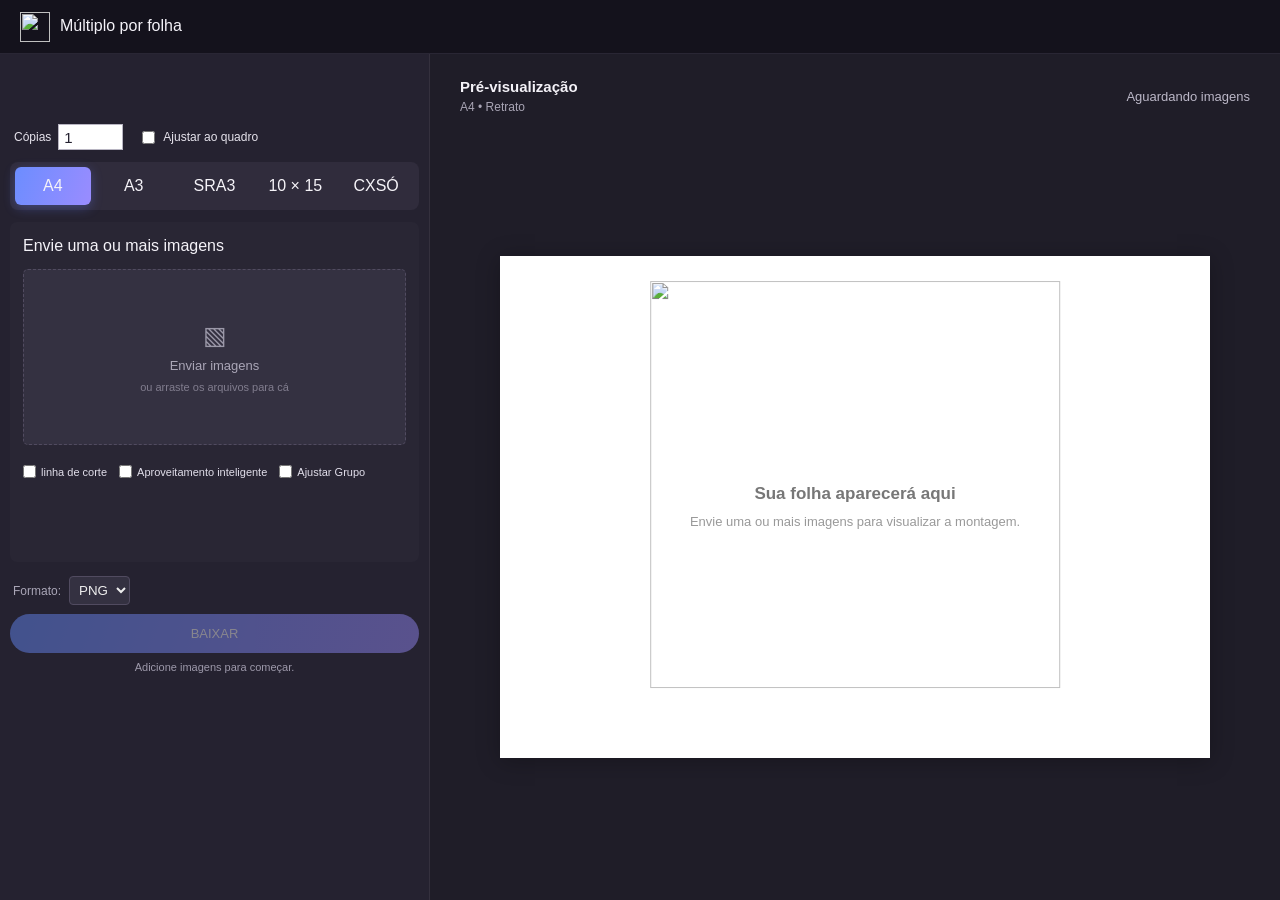
==== commit f0fed279: "Add files via upload" ====
--- a/index.html
+++ b/index.html
@@ -1,401 +1,106 @@
-<!DOCTYPE html>
+<!doctype html>
 <html lang="pt-BR">
 <head>
-  <meta charset="UTF-8">
-  <meta name="viewport" content="width=device-width, initial-scale=1.0">
-  <meta name="description" content="Paperpel Gráfica em Belo Horizonte. Impressão digital, banners, adesivos personalizados, cartões de visita, comunicação visual e encadernação no Rio Branco e região.">
-  <title>Paperpel Gráfica em Belo Horizonte | Impressão e Comunicação Visual</title>
-  <link rel="canonical" href="https://www.paperpelgrafica.com.br/">
-  <meta name="robots" content="index, follow">
-  <meta property="og:type" content="website">
-  <meta property="og:title" content="Paperpel Gráfica em Belo Horizonte | Impressão e Comunicação Visual">
-  <meta property="og:description" content="Impressão digital, banners, adesivos personalizados, cartões de visita, comunicação visual e encadernação no Rio Branco e região.">
-  <meta property="og:url" content="https://www.paperpelgrafica.com.br/">
-  <meta property="og:site_name" content="Paperpel Gráfica">
-  <link rel="stylesheet" href="style.css?v=20260831-33">
-  <link rel="icon" type="image/png" sizes="512x512" href="assets/favicon.png?v=20260905-1">
-  <link rel="icon" type="image/x-icon" href="assets/favicon.ico?v=20260905-1">
-  <link rel="apple-touch-icon" sizes="180x180" href="assets/apple-touch-icon.png?v=20260905-1">
-
-  <style>
-    .brand img{
-      width:210px !important;
-      height:68px !important;
-      max-width:210px !important;
-      object-fit:contain !important;
-    }
-
-    @media (max-width:560px){
-      .brand img{
-        width:145px !important;
-        height:52px !important;
-        max-width:145px !important;
-      }
-    }
-  </style>
-
-  <style>
-    /* Avião escolhido pelo usuário */
-    .paper-plane{
-      width:78px;
-      height:52px;
-      margin-bottom:28px;
-      transform:none;
-      display:flex;
-      align-items:center;
-    }
-
-    .paper-plane img{
-      width:78px;
-      height:52px;
-      object-fit:contain;
-      display:block;
-    }
-  </style>
-
-  <style id="paperpel-background-fix">
-    /* O background fica ACIMA da cor da seção e ABAIXO do conteúdo */
-    .hero{
-      position:relative !important;
-      isolation:isolate !important;
-      overflow:hidden !important;
-      background:#edf8ff !important;
-    }
-
-    .hero-bg{
-      position:absolute !important;
-      inset:0 !important;
-      z-index:0 !important;
-      background-image:url('assets/background-paper.png?v=5') !important;
-      background-position:center !important;
-      background-size:cover !important;
-      background-repeat:no-repeat !important;
-      opacity:.45 !important;
-      pointer-events:none !important;
-    }
-
-    .hero-grid{
-      position:relative !important;
-      z-index:1 !important;
-    }
-
-    .blue-section{
-      position:relative !important;
-      isolation:isolate !important;
-      overflow:hidden !important;
-    }
-
-    .blue-section-bg{
-      position:absolute !important;
-      inset:0 !important;
-      z-index:0 !important;
-      background-image:url('assets/background-paper.png?v=5') !important;
-      background-position:center !important;
-      background-size:cover !important;
-      background-repeat:no-repeat !important;
-      opacity:.20 !important;
-      pointer-events:none !important;
-    }
-
-    .differentiators{
-      position:relative !important;
-      z-index:1 !important;
-    }
-  </style>
-
-<style id="paperpel-layout-fix">
-  .hero-grid{
-    position:relative !important;
-    z-index:1 !important;
-    min-height:620px !important;
-    display:grid !important;
-    grid-template-columns:minmax(0,1.25fr) minmax(280px,.75fr) !important;
-    gap:70px !important;
-    align-items:center !important;
-    padding:80px 0 !important;
-  }
-
-  .hero-copy{
-    align-self:center !important;
-  }
-
-  .hero-card{
-    align-self:center !important;
-    justify-self:end !important;
-  }
-
-  @media(max-width:900px){
-    .hero-grid{
-      grid-template-columns:1fr !important;
-      gap:45px !important;
-      padding:65px 0 !important;
-    }
-
-    .hero-card{
-      justify-self:start !important;
-    }
-  }
-</style>
-
-
-<style id="paperpel-quality-map-fix">
-  .quality-word{color:#bfe9ff !important;font-weight:800 !important;}
-  .hero-copy .eyebrow,.hero-copy>p,.hero-note{color:#102334 !important;}
-  .maps-link{
-    display:inline-flex;align-items:center;gap:8px;margin-top:7px;
-    color:#0470C9 !important;font-size:13px !important;font-weight:700 !important;
-  }
-  .maps-link:hover{opacity:.85;transform:translateX(2px);}
-  .maps-icon{width:18px;height:18px;display:block;flex:0 0 18px;}
-</style>
-
+  <meta charset="utf-8">
+  <meta name="viewport" content="width=device-width, initial-scale=1">
+  <meta name="description" content="Ferramenta Paperpel para organizar múltiplas imagens em uma folha A4, A3 ou SRA3 e baixar em alta resolução.">
+  <title>Múltiplo por folha | Paperpel Gráfica</title>
+  <link rel="stylesheet" href="styles.css">
+  <script src="https://cdnjs.cloudflare.com/ajax/libs/jspdf/2.5.1/jspdf.umd.min.js"></script>
 </head>
 <body>
+  <header class="topbar">
+    <div class="brand-wrap">
+      <button class="brand-icon" id="toolMenuBtn" type="button" title="Trocar de ferramenta" aria-label="Trocar de ferramenta" aria-expanded="false">
+        <img src="assets/multiplo-icon.png" alt="">
+      </button>
+      <span class="brand-copy"><span class="brand-title">Múltiplo por folha</span></span>
+      <nav id="toolMenu" class="tool-menu hidden" aria-label="Ferramentas">
+        <a href="./" class="current">Múltiplo por folha</a>
+        <a href="foto-edit-paperpel/">Foto Edit</a>
+      </nav>
+    </div>
 
-<header class="header">
-  <div class="container nav">
-    <a class="brand" href="#diferenciais" aria-label="Paperpel Gráfica">
-      <img src="assets/logo-paperpel.svg?v=4" alt="Paperpel Gráfica">
-    </a>
-
-    <nav class="menu" aria-label="Navegação principal">
-      <a href="#servicos">Serviços</a>
-      <a href="#avaliacoes">Avaliações</a>
-      <a href="#contato">Contato</a>
-    </nav>
-
-    <div class="social-icons" aria-label="Redes sociais">
-      <a href="https://www.instagram.com/paperpel.grafica/" target="_blank" rel="noopener" aria-label="Instagram">
-        <img src="assets/Instagram_.svg" alt="">
-      </a>
-      <a href="https://wa.me/5531985268205" target="_blank" rel="noopener" aria-label="WhatsApp">
-        <img src="assets/WhatsApp_.svg" alt="">
-      </a>
-    </div>
-  </div>
-</header>
-
-<main>
-  <section id="inicio" class="hero">
-    <div class="hero-bg" aria-hidden="true"></div>
-
-    <div class="container hero-grid">
-      <div class="hero-copy">
-        <h1><strong style="color:#FFFFFF !important;">Suas ideias ganham forma.</strong></h1>
-        <p>Impressão e soluções gráficas em Belo Horizonte para empresas, escolas, eventos e para o seu dia a dia.</p>
-
-        <div class="hero-actions">
-          <a class="button primary" href="https://wa.me/5531985268205" target="_blank" rel="noopener">Solicitar orçamento</a>
-          <a class="button secondary" href="#servicos">Conhecer serviços</a>
-        </div>
-
-        <div class="hero-note">
-          <span class="dot"></span>
-          Atendimento em Belo Horizonte
-        </div>
+  </header>
+  <main class="workspace">
+    <aside class="sidebar">
+      <div class="controls-row">
+        <label for="copies">Cópias</label>
+        <input id="copies" type="number" min="1" max="500" value="1">
+        <label class="check-label"><input id="fit" type="checkbox"> Ajustar ao quadro</label>
       </div>
 
-      <div class="hero-card">
-        <div class="paper-plane">
-          <img src="assets/aviao-paperpel.png?v=1" alt="" aria-hidden="true">
-        </div>
-        <span>QUALIDADE</span>
-        <strong>que você<br>pode ver.</strong>
-        <p>Do arquivo à impressão, cuidamos de cada detalhe para entregar um resultado profissional.</p>
-      </div>
-    </div>
-  </section>
-
-  <section id="servicos" class="section">
-    <div class="container">
-      <div class="section-heading">
-        <span class="eyebrow">O QUE FAZEMOS</span>
-        <h2>Soluções para <span>cada projeto.</span></h2>
-        <p>Uma gráfica completa para transformar sua necessidade em material pronto para usar.</p>
+      <div class="paper-tabs" role="group" aria-label="Tamanho do papel">
+        <button class="paper-tab active" data-paper="A4">A4</button>
+        <button class="paper-tab" data-paper="A3">A3</button>
+        <button class="paper-tab" data-paper="SRA3">SRA3</button>
+        <button class="paper-tab" data-paper="10x15">10 × 15</button>
+        <button class="paper-tab" data-paper="CXSÓ">CXSÓ</button>
       </div>
 
-      <div class="services-grid services-grid-images">
-        <article class="service-card service-card-image featured">
-          <div class="service-image">
-            <img src="assets/impressao.png?v=1" alt="Impressão digital em Belo Horizonte">
-          </div>
-          <div class="service-content">
-            <h3>Impressão</h3>
-            <p>Impressão em diversos tamanhos e gramaturas, com ou sem corte, em papel couché, cartão, vinil e kraft. Plastificação, encadernação e ótimos preços para grandes quantidades.</p>
-                      </div>
-        </article>
+      <section class="upload-card">
+        <h1>Envie uma ou mais imagens</h1>
+        <label class="dropzone" id="dropzone" for="fileInput">
+          <input id="fileInput" type="file" accept="image/png,image/jpeg,.png,.jpg,.jpeg" multiple>
+          <span class="upload-icon">▧</span>
+          <span>Enviar imagens</span>
+          <small>ou arraste os arquivos para cá</small>
+        </label>
+        <div id="fileList" class="file-list" aria-live="polite"></div>
+        <div class="options-row">
+          <label class="cut-option"><input id="cutLines" type="checkbox"> linha de corte</label>
+          <label class="cut-option"><input id="smartFill" type="checkbox"> Aproveitamento inteligente</label>
+          <label class="cut-option"><input id="adjustGroups" type="checkbox"> Ajustar Grupo</label>
+        </div>
+        <div id="groupHeights" class="group-heights" hidden></div>
+      </section>
 
-        <article class="service-card service-card-image">
-          <div class="service-image">
-            <img src="assets/comunicacao-visual.png?v=1" alt="Comunicação visual, banners e adesivos em Belo Horizonte">
-          </div>
-          <div class="service-content">
-            <h3>Comunicação visual</h3>
-            <p>Banners, panfletos, cartões de visita comuns e premium, Wind Banners, blocos, adesivos, pastas, envelopes, sacolas, receituários, rifas, cardápios e muito mais. Personalizado com a sua marca.</p>
-                      </div>
-        </article>
+      <div class="download-area">
+        <div class="format-row">
+          <label for="format">Formato:</label>
+          <select id="format"><option value="png">PNG</option><option value="jpeg">JPG</option><option value="pdf">PDF</option></select>
+        </div>
+        <button id="download" class="download-button" disabled>BAIXAR</button>
+        <p id="status" class="status" aria-live="polite">Adicione imagens para começar.</p>
+      </div>
+    </aside>
 
-        <article class="service-card service-card-image">
-          <div class="service-image">
-            <img src="assets/foto.png?v=1" alt="Impressão de fotos em Belo Horizonte">
-          </div>
-          <div class="service-content">
-            <h3>Impressão de fotos</h3>
-            <p>Fotos tradicionais e adesivas, Polaroid, foto ímã, fotos 3x4 e tamanhos A3 e A4. Altíssima resolução, tinta original e tecnologia de 6 cores, com cores mais vivas, excelente definição e maior durabilidade.</p>
-                      </div>
-        </article>
-
-        <article class="service-card service-card-image">
-          <div class="service-image">
-            <img src="assets/personalizados.png?v=1" alt="Produtos personalizados em Belo Horizonte">
-          </div>
-          <div class="service-content">
-            <h3>Personalizados</h3>
-            <p>Canecas de porcelana brancas personalizadas, com alça colorida ou modelo mágico, garrafinhas, chaveiros, relógios de parede e de mesa, bottons e mouse pads. Personalizado do seu jeito.</p>
-                      </div>
-        </article>
+    <section class="preview-area">
+      <div class="preview-toolbar">
+        <div>
+          <strong>Pré-visualização</strong>
+          <span id="paperInfo">A4 • Retrato</span>
+        </div>
+        <div class="size-info" id="sizeInfo">Aguardando imagens</div>
       </div>
-    </div>
-  </section>
-
-  <section id="diferenciais" class="blue-section">
-    <div class="blue-section-bg" aria-hidden="true"></div>
-
-    <div class="container differentiators">
-      <div>
-        <span class="eyebrow light">POR QUE A PAPERPEL</span>
-        <h2>Mais do que<br>imprimir.<br><strong>É entregar<br><span class="quality-word">QUALIDADE.</span></strong></h2>
+      <div class="sheet-stage">
+        <div class="empty-state" id="emptyState">
+          <img class="empty-watermark" src="assets/empty-watermark.png" alt="">
+          <strong>Sua folha aparecerá aqui</strong>
+          <span>Envie uma ou mais imagens para visualizar a montagem.</span>
+        </div>
+        <canvas id="previewCanvas" aria-label="Pré-visualização da folha montada"></canvas>
       </div>
-
-      <div class="diff-list">
-        <div class="diff-item">
-          <span>01</span>
-          <div>
-            <h3>Cuidado com o acabamento</h3>
-            <p>Cada pedido é preparado pensando no resultado final.</p>
-          </div>
-        </div>
-
-        <div class="diff-item">
-          <span>02</span>
-          <div>
-            <h3>Atendimento especializado</h3>
-            <p>Você fala com quem entende do que está sendo produzido.</p>
-          </div>
-        </div>
-
-        <div class="diff-item">
-          <span>03</span>
-          <div>
-            <h3>Versatilidade</h3>
-            <p>Do pequeno material ao projeto de comunicação visual.</p>
-          </div>
-        </div>
-      </div>
-    </div>
-  </section>
-
-  <section id="avaliacoes" class="reviews-section">
-    <div class="container">
-      <div class="reviews-heading">
-        <div>
-          <span class="eyebrow">O QUE NOSSOS CLIENTES DIZEM</span>
-          <div class="reviews-rating">
-            <strong>5,0</strong>
-            <span class="stars" aria-label="5 estrelas">★★★★★</span>
-            <span>+200 avaliações no Google</span>
-          </div>
-        </div>
-      </div>
-
-      <div class="reviews-carousel">
-        <button class="review-arrow prev" type="button" aria-label="Avaliações anteriores">‹</button>
-        <div class="reviews-track" id="reviewsTrack"></div>
-        <button class="review-arrow next" type="button" aria-label="Próximas avaliações">›</button>
-      </div>
-
-      <div class="review-dots" id="reviewDots" aria-label="Navegação das avaliações"></div>
-    </div>
-  </section>
-
-  <section class="quote-section">
-    <div class="container quote-box">
-      <div>
-        <span class="eyebrow light">VAMOS PRODUZIR?</span>
-        <h2>Conte o que você precisa.</h2>
-        <p>Envie sua ideia, arquivo ou referência. A gente conversa sobre a melhor solução.</p>
-      </div>
-
-      <a class="button white" href="https://wa.me/5531985268205" target="_blank" rel="noopener">
-        Pedir orçamento pelo WhatsApp →
-      </a>
-    </div>
-  </section>
-
-  <section id="contato" class="contact section">
-    <div class="container contact-grid">
-      <div>
-        <span class="eyebrow">FALE COM A GENTE</span>
-        <h2>Paperpel <span>Gráfica.</span></h2>
-        <p>Somos uma gráfica em Belo Horizonte, na região do Rio Branco, para cuidar dos seus materiais impressos e personalizados.</p>
-      </div>
-
-      <div class="contact-card">
-        <div>
-          <small>WHATSAPP</small>
-          <a href="https://wa.me/5531985268205" target="_blank" rel="noopener">(31) 98526-8205</a>
-        </div>
-
-        <div>
-          <small>ENDEREÇO</small>
-          <p>Av. Bernarda Silvestre, 410 — Loja 3<br>Rio Branco — Belo Horizonte/MG</p>
-            <a class="maps-link" href="https://www.google.com/maps/search/?api=1&query=Av.%20Bernarda%20Silvestre%2C%20410%20Belo%20Horizonte%20MG" target="_blank" rel="noopener" aria-label="Abrir a localização da Paperpel no Google Maps">
-              <svg class="maps-icon" viewBox="0 0 24 24" aria-hidden="true">
-                <path fill="#EA4335" d="M12 2.5a7 7 0 0 0-7 7c0 5.2 7 12 7 12s7-6.8 7-12a7 7 0 0 0-7-7Zm0 10.2a3.2 3.2 0 1 1 0-6.4 3.2 3.2 0 0 1 0 6.4Z"/>
-                <circle cx="12" cy="9.5" r="1.7" fill="#4285F4"/>
-              </svg>
-              <span>Ver localização no Google Maps</span>
-            </a>
-        </div>
-
-        <div>
-          <small>HORÁRIO DE ATENDIMENTO</small>
-          <p>De segunda a sexta de 9:30 às 18:00 h</p>
-        </div>
-      </div>
-    </div>
-  </section>
-</main>
-
-<footer class="footer">
-  <div class="container footer-inner">
-    <img src="assets/logo-paperpel.svg?v=4" alt="Paperpel Gráfica">
-    <span>© 2026 Paperpel Gráfica. Todos os direitos reservados.</span>
-    <a href="#inicio">Voltar ao topo ↑</a>
-  </div>
-</footer>
-
-<script src="script.js?v=20260831-33"></script>
-  <!-- PAPERPEL — BOTÃO E JANELA DE ORÇAMENTO -->
-<div id="paperpel-orcamento-box" aria-hidden="true">
-
-  <div id="paperpel-orcamento-header">
-    <div class="paperpel-orcamento-titulo">
-      🧮 Orçamento Paperpel
-    </div>
-
-    <div class="paperpel-orcamento-controles">
-      <button id="paperpel-minimizar" type="button" aria-label="Minimizar orçamento">−</button>
-      <button id="paperpel-fechar" type="button" aria-label="Fechar orçamento">×</button>
-    </div>
-  </div>
-
-  <div id="paperpel-typebot-container"></div>
-
-</div>
-
-<button id="paperpel-orcamento-botao" type="button">
-  🧮 Fazer orçamento
-</button>
+    </section>
+  </main>
+  <script>
+  (() => {
+    const button = document.getElementById('toolMenuBtn');
+    const menu = document.getElementById('toolMenu');
+    button.addEventListener('click', (event) => {
+      event.stopPropagation();
+      const opening = menu.classList.contains('hidden');
+      menu.classList.toggle('hidden', !opening);
+      button.setAttribute('aria-expanded', String(opening));
+    });
+    document.addEventListener('click', (event) => {
+      if (!menu.contains(event.target) && !button.contains(event.target)) {
+        menu.classList.add('hidden');
+        button.setAttribute('aria-expanded', 'false');
+      }
+    });
+  })();
+</script>
+<script src="app.js"></script>
 </body>
 </html>
--- a/styles.css
+++ b/styles.css
@@ -0,0 +1,64 @@
+*{box-sizing:border-box}
+:root{--bg:#1f1d28;--panel:#292634;--panel2:#343141;--top:#14121c;--line:#403b4d;--blue:#718cff;--blue2:#9a8cff;--text:#f4f2f8;--muted:#a9a5b5}
+html,body{margin:0;min-height:100%;font-family:Arial,Helvetica,sans-serif;background:var(--bg);color:var(--text)}
+body{min-height:100vh}
+.topbar{height:54px;background:var(--top);display:flex;align-items:center;justify-content:space-between;padding:0 20px;border-bottom:1px solid #292634;font-size:16px;position:relative;z-index:5}
+.brand-wrap{display:flex;align-items:center;gap:10px;position:relative;min-width:0}
+.brand-copy{display:flex;flex-direction:column;gap:2px;line-height:1.05}.brand-title{white-space:nowrap}.brand-copy small{font-size:10px;letter-spacing:1.4px;color:#aaa6b7}
+.brand-icon{width:30px;height:30px;padding:0;border:0;background:transparent;display:grid;place-items:center;cursor:pointer;border-radius:6px}
+.brand-icon img{width:100%;height:100%;object-fit:contain}
+.brand-icon:hover{background:#ffffff12}
+.tool-menu{position:absolute;top:42px;left:0;min-width:190px;padding:6px;background:#302c3c;border:1px solid #494456;border-radius:8px;box-shadow:0 8px 24px #0008;display:flex;flex-direction:column;gap:3px}
+.tool-menu.hidden{display:none}
+.tool-menu a{color:#f4f2f8;text-decoration:none;padding:10px 12px;border-radius:5px;font-size:13px}
+.tool-menu a:hover,.tool-menu a.current{background:#718cff;color:#fff}
+.brand-mark{width:22px;height:22px;border-radius:6px;background:linear-gradient(135deg,var(--blue),var(--blue2));display:grid;place-items:center;font-weight:700;color:white;font-size:13px}
+.brand-name{display:none}
+.workspace{display:grid;grid-template-columns:430px minmax(0,1fr);min-height:calc(100vh - 54px)}
+.sidebar{padding:70px 10px 20px;background:#252230;border-right:1px solid #34303d;display:flex;flex-direction:column;gap:12px;min-width:0}
+.controls-row{display:flex;align-items:center;gap:7px;flex-wrap:wrap;font-size:12px;color:#e6e3ec;padding:0 4px}
+.controls-row input[type=number]{width:65px;height:26px;border:1px solid #b8b5c2;background:#fff;color:#252230;padding:2px 5px;font-size:15px}
+.check-label{display:flex;align-items:center;gap:5px;margin-left:8px;white-space:nowrap}
+input[type=checkbox]{accent-color:#788fff}
+.paper-tabs{display:grid;grid-template-columns:repeat(4,1fr);gap:5px;background:#302c3c;padding:5px;border-radius:8px}
+.paper-tab{border:0;background:transparent;color:#f5f3f8;border-radius:6px;padding:10px 6px;font-size:16px;cursor:pointer}
+.paper-tab.active{background:linear-gradient(110deg,#6c8dff,#9a8cff);box-shadow:0 3px 12px #657fff55}
+.upload-card{background:var(--panel);border-radius:7px;padding:15px 13px 18px;min-height:340px}
+.upload-card h1{font-size:16px;font-weight:400;margin:0 0 14px}
+.dropzone{height:176px;border:1px dashed #514b60;border-radius:5px;background:#343141;display:flex;flex-direction:column;align-items:center;justify-content:center;gap:8px;color:#aaa6b7;font-size:13px;cursor:pointer;text-align:center}
+.dropzone:hover{border-color:#8298ff;background:#393548}
+.dropzone input{display:none}.upload-icon{font-size:25px;color:#9b98a8}.dropzone small{font-size:11px;color:#817d8e}
+.file-list{display:flex;flex-direction:column;gap:7px;margin-top:10px;max-height:145px;overflow:auto}
+.file-item{display:grid;grid-template-columns:38px minmax(0,1fr) auto;align-items:center;gap:8px;background:#343141;padding:7px;border-radius:5px;min-width:0}
+.file-item img{width:38px;height:38px;object-fit:contain;background:#fff;border-radius:3px}
+.file-meta{min-width:0;display:flex;flex-direction:column;gap:5px}.file-name{font-size:12px;overflow:hidden;text-overflow:ellipsis;white-space:nowrap}.custom-size{display:flex;align-items:center;gap:4px;font-size:10px;color:#aaa6b7}.custom-size input{width:48px;min-width:0;background:#24212e;border:1px solid #514b60;border-radius:3px;color:#fff;padding:4px;font-size:11px}.custom-size em{font-style:normal;color:#858193}
+.remove-file{border:0;background:transparent;color:#c8c3d2;font-size:18px;cursor:pointer;padding:3px 7px}
+.options-row{display:flex;align-items:center;flex-wrap:wrap;gap:12px;margin-top:10px;white-space:nowrap}.cut-option{display:flex;align-items:center;gap:5px;margin:0;font-size:11px;color:#e2dfeb;white-space:nowrap}.cut-option input{margin:0}
+.formats{display:none}
+.download-area{background:#252230;padding-top:2px}
+.format-row{display:flex;align-items:center;gap:8px;margin:0 3px 9px;font-size:12px;color:#aaa6b7}
+.format-row select{background:#343141;color:#eee;border:1px solid #514b60;border-radius:4px;padding:5px}
+.download-button{width:100%;border:0;border-radius:30px;padding:12px 15px;background:linear-gradient(110deg,#668cff,#9a8cff);color:white;font-size:13px;cursor:pointer}
+.download-button:disabled{opacity:.45;cursor:not-allowed}
+.status{font-size:11px;color:#9d99aa;text-align:center;margin:8px 4px}.status.warning{color:#ffd27a}
+.preview-area{display:flex;flex-direction:column;min-width:0;padding:24px 30px 18px}
+.preview-toolbar{display:flex;align-items:center;justify-content:space-between;gap:15px;max-width:100%;margin:0 auto 18px;width:min(100%,1100px);font-size:13px}
+.preview-toolbar strong{display:block;font-size:15px;margin-bottom:4px}.preview-toolbar span{color:var(--muted);font-size:12px}
+.size-info{color:#bcb8c8!important;text-align:right}
+.sheet-stage{flex:1;min-height:480px;display:flex;align-items:center;justify-content:center;overflow:auto;padding:12px}
+#previewCanvas{display:none;max-width:min(100%,1100px);max-height:calc(100vh - 180px);width:auto;height:auto;object-fit:contain;background:white;box-shadow:0 3px 22px #0005}
+.empty-state{width:min(100%,710px);aspect-ratio:1.414/1;background:#fff;color:#777;display:flex;flex-direction:column;align-items:center;justify-content:center;gap:10px;box-shadow:0 3px 22px #0004;text-align:center;padding:20px;position:relative;overflow:hidden}
+.empty-watermark{position:absolute;width:76%;height:90%;object-fit:contain;left:50%;top:50%;transform:translate(-50%,-50%);pointer-events:none}
+.empty-state strong,.empty-state span{position:relative;z-index:1}
+.empty-state strong{color:#777}.empty-state span{color:#999}
+.empty-state strong{font-size:17px}.empty-state span{font-size:13px}
+
+@media(max-width:900px){.workspace{grid-template-columns:340px 1fr}.sidebar{padding-top:25px}.preview-area{padding:20px 14px}}
+@media(max-width:680px){.workspace{display:flex;flex-direction:column}.sidebar{border-right:0;padding:18px 12px}.preview-area{min-height:500px;padding:18px 8px}.sheet-stage{min-height:360px}.preview-toolbar{padding:0 8px}.brand-name{display:none}.formats{margin-top:25px}}
+
+.group-heights{margin-top:10px;padding:10px;background:#343141;border:1px solid #514b60;border-radius:5px}
+.group-height-row{display:flex;align-items:center;gap:8px;margin:5px 0;font-size:11px;color:#e2dfeb}
+.group-height-row input{width:68px;background:#24212e;border:1px solid #514b60;border-radius:3px;color:#fff;padding:5px;font-size:11px}
+.group-height-row small{color:#aaa6b7}
+.file-group-title{grid-column:1/-1;display:flex;align-items:center;justify-content:space-between;gap:10px;color:#9eaeff;font-size:11px;font-weight:700;padding:7px 2px 2px;border-bottom:1px solid #514b60}.file-group-size{display:inline-flex;align-items:center;gap:5px;color:#e2dfeb;font-weight:400}.file-group-size input{width:62px;background:#24212e;border:1px solid #718cff;border-radius:3px;color:#fff;padding:4px;font-size:11px}.file-group-size small{color:#aaa6b7}
+.paper-tabs{grid-template-columns:repeat(5,1fr)}
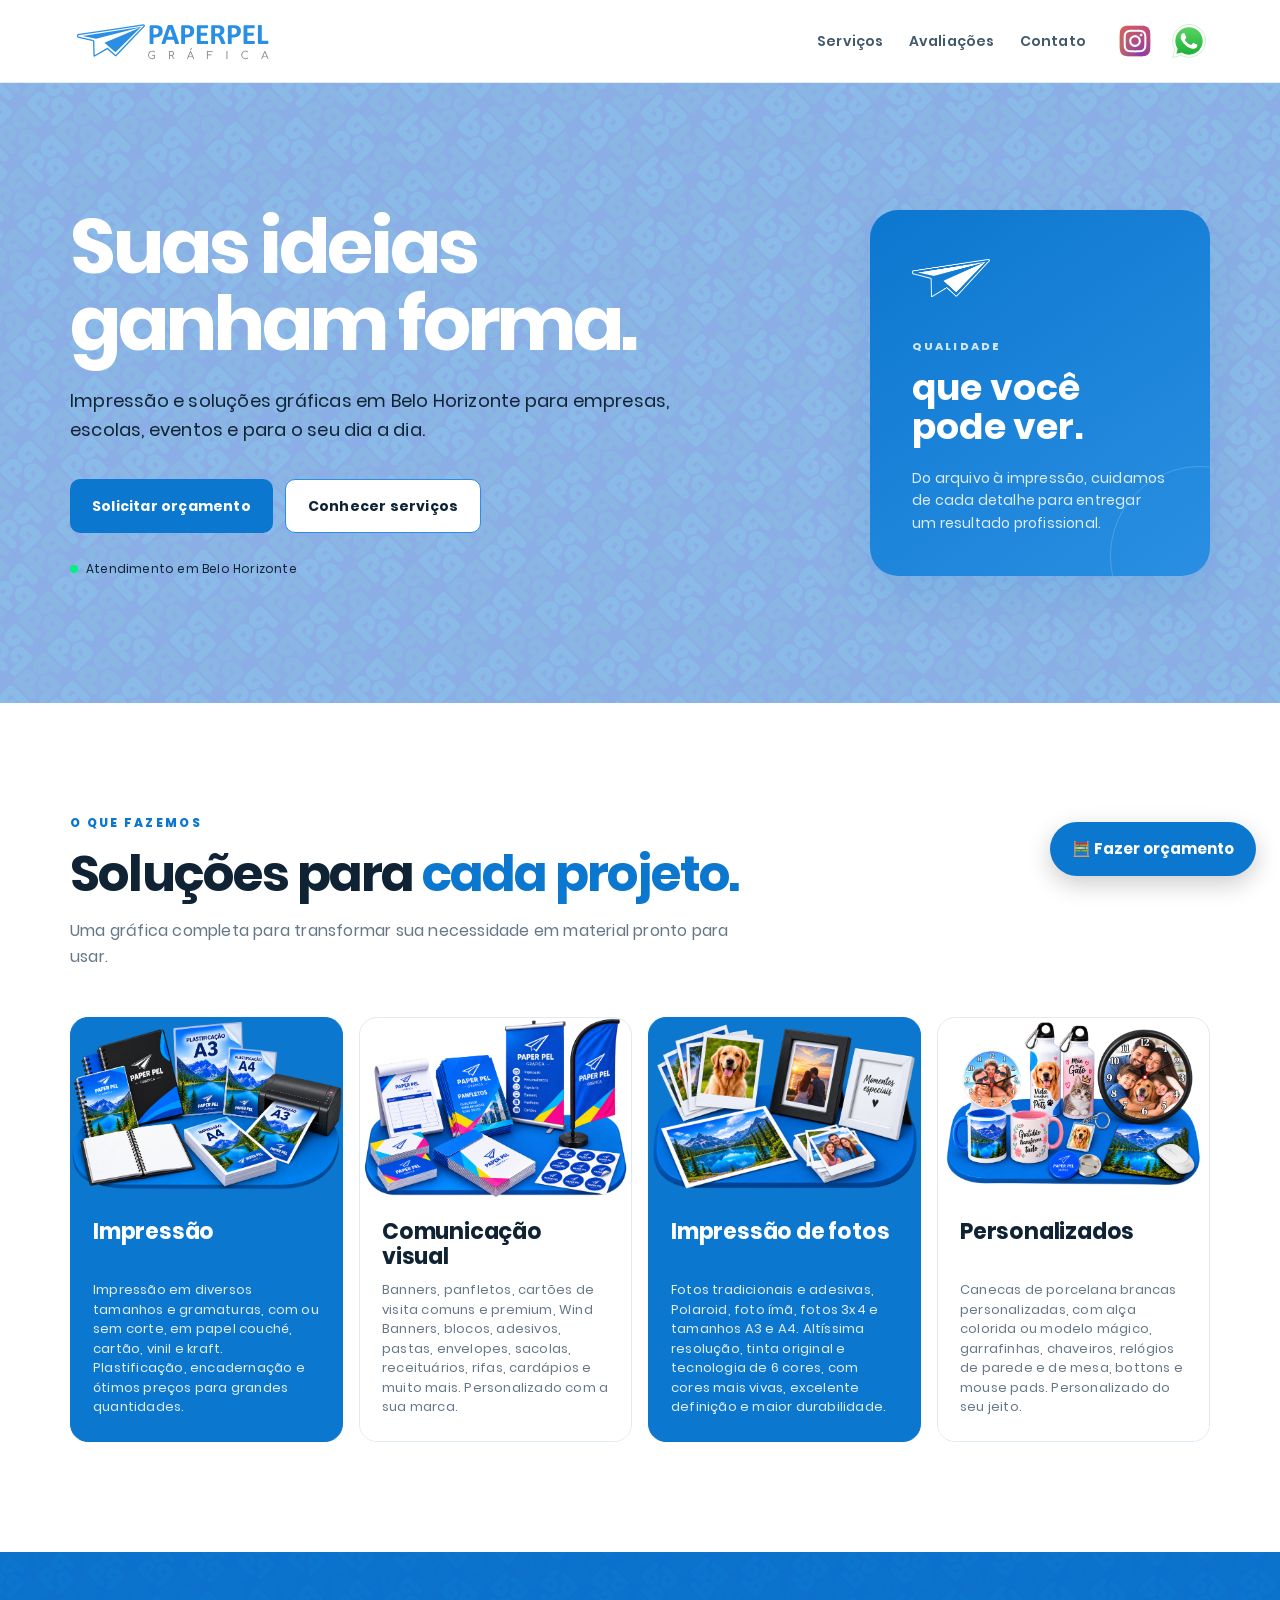
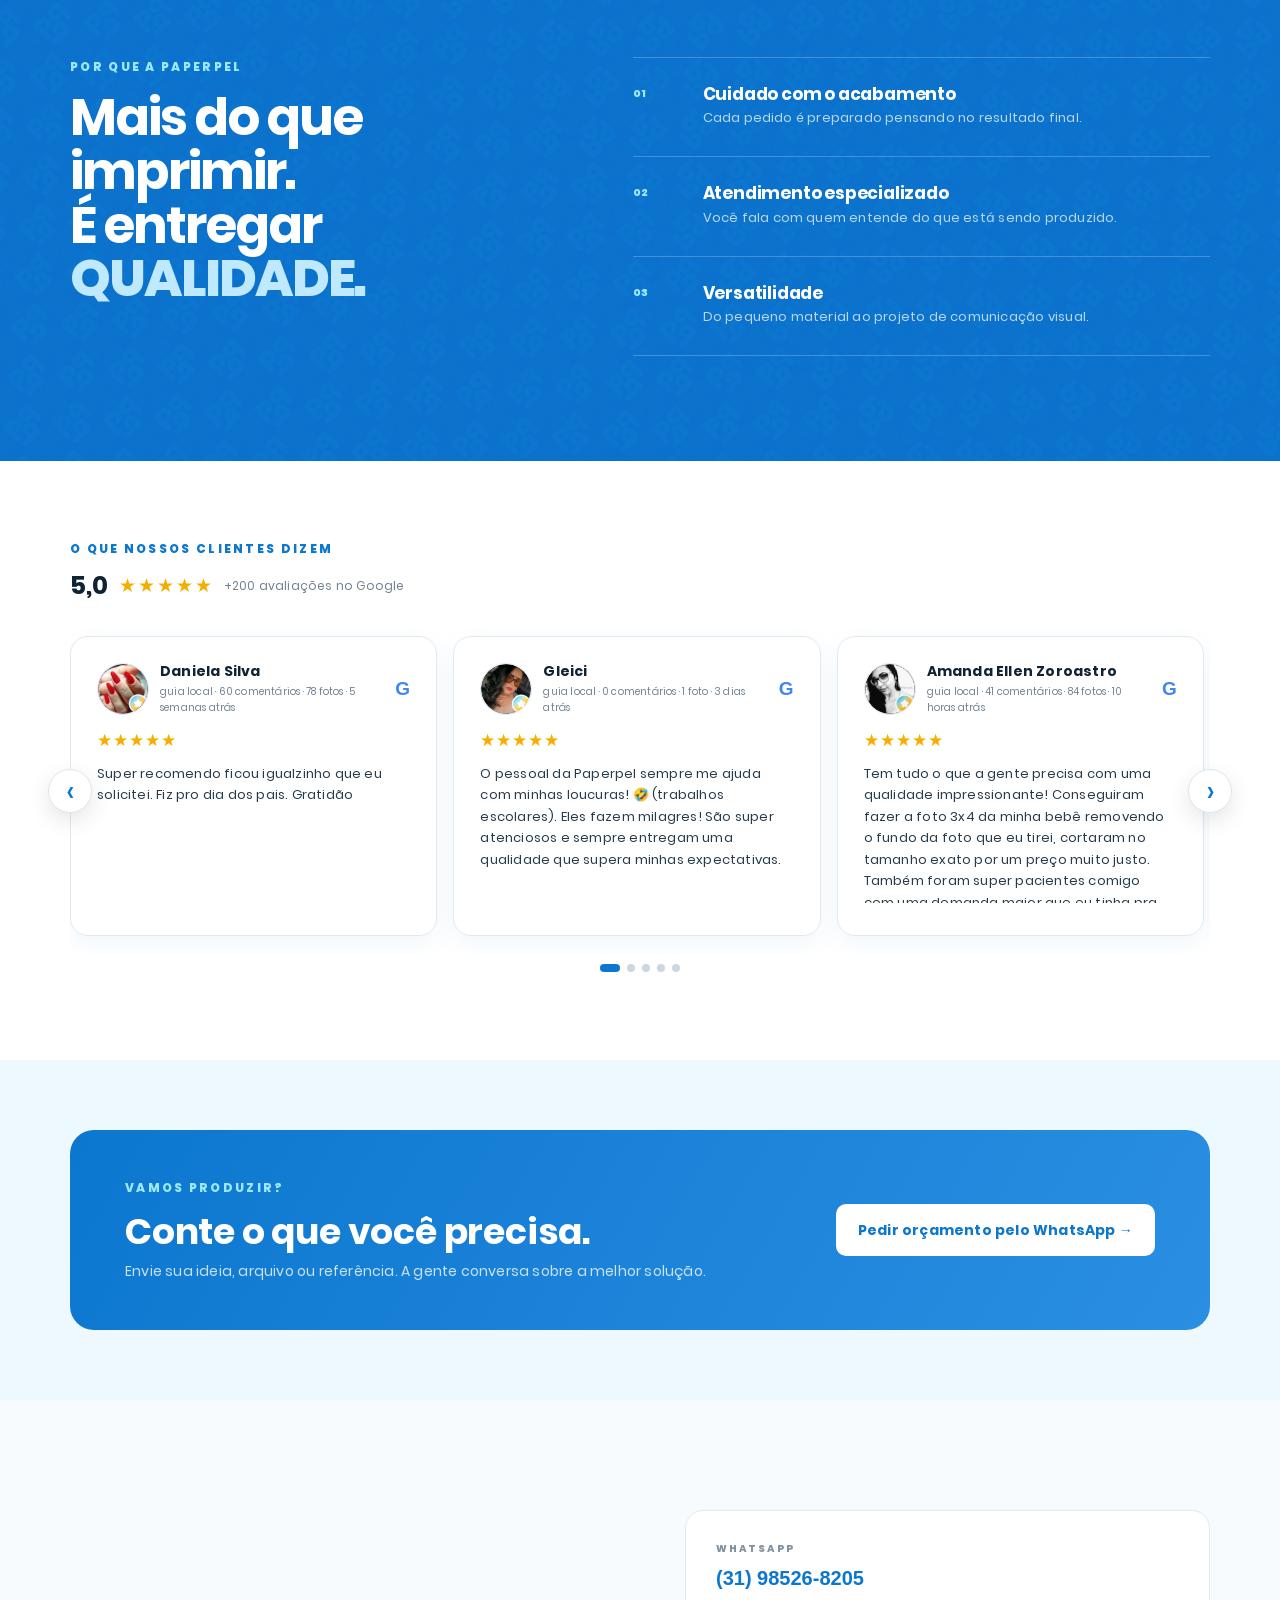
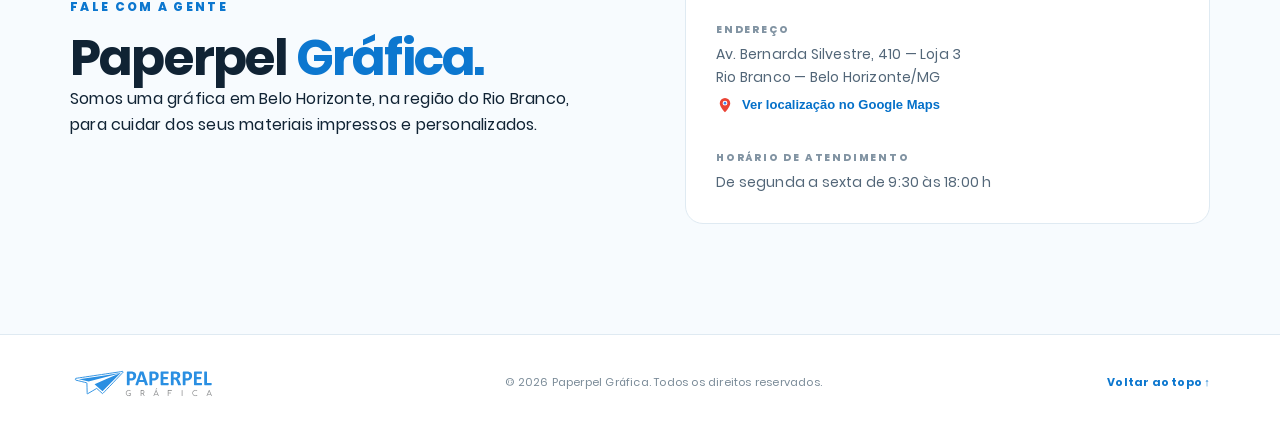
==== commit 27bd2ba4: "Add files via upload" ====
--- a/index.html
+++ b/index.html
@@ -1,106 +1,401 @@
-<!doctype html>
+<!DOCTYPE html>
 <html lang="pt-BR">
 <head>
-  <meta charset="utf-8">
-  <meta name="viewport" content="width=device-width, initial-scale=1">
-  <meta name="description" content="Ferramenta Paperpel para organizar múltiplas imagens em uma folha A4, A3 ou SRA3 e baixar em alta resolução.">
-  <title>Múltiplo por folha | Paperpel Gráfica</title>
-  <link rel="stylesheet" href="styles.css">
-  <script src="https://cdnjs.cloudflare.com/ajax/libs/jspdf/2.5.1/jspdf.umd.min.js"></script>
+  <meta charset="UTF-8">
+  <meta name="viewport" content="width=device-width, initial-scale=1.0">
+  <meta name="description" content="Paperpel Gráfica em Belo Horizonte. Impressão digital, banners, adesivos personalizados, cartões de visita, comunicação visual e encadernação no Rio Branco e região.">
+  <title>Paperpel Gráfica em Belo Horizonte | Impressão e Comunicação Visual</title>
+  <link rel="canonical" href="https://www.paperpelgrafica.com.br/">
+  <meta name="robots" content="index, follow">
+  <meta property="og:type" content="website">
+  <meta property="og:title" content="Paperpel Gráfica em Belo Horizonte | Impressão e Comunicação Visual">
+  <meta property="og:description" content="Impressão digital, banners, adesivos personalizados, cartões de visita, comunicação visual e encadernação no Rio Branco e região.">
+  <meta property="og:url" content="https://www.paperpelgrafica.com.br/">
+  <meta property="og:site_name" content="Paperpel Gráfica">
+  <link rel="stylesheet" href="style.css?v=20260831-33">
+  <link rel="icon" type="image/png" sizes="512x512" href="assets/favicon.png?v=20260905-1">
+  <link rel="icon" type="image/x-icon" href="assets/favicon.ico?v=20260905-1">
+  <link rel="apple-touch-icon" sizes="180x180" href="assets/apple-touch-icon.png?v=20260905-1">
+
+  <style>
+    .brand img{
+      width:210px !important;
+      height:68px !important;
+      max-width:210px !important;
+      object-fit:contain !important;
+    }
+
+    @media (max-width:560px){
+      .brand img{
+        width:145px !important;
+        height:52px !important;
+        max-width:145px !important;
+      }
+    }
+  </style>
+
+  <style>
+    /* Avião escolhido pelo usuário */
+    .paper-plane{
+      width:78px;
+      height:52px;
+      margin-bottom:28px;
+      transform:none;
+      display:flex;
+      align-items:center;
+    }
+
+    .paper-plane img{
+      width:78px;
+      height:52px;
+      object-fit:contain;
+      display:block;
+    }
+  </style>
+
+  <style id="paperpel-background-fix">
+    /* O background fica ACIMA da cor da seção e ABAIXO do conteúdo */
+    .hero{
+      position:relative !important;
+      isolation:isolate !important;
+      overflow:hidden !important;
+      background:#edf8ff !important;
+    }
+
+    .hero-bg{
+      position:absolute !important;
+      inset:0 !important;
+      z-index:0 !important;
+      background-image:url('assets/background-paper.png?v=5') !important;
+      background-position:center !important;
+      background-size:cover !important;
+      background-repeat:no-repeat !important;
+      opacity:.45 !important;
+      pointer-events:none !important;
+    }
+
+    .hero-grid{
+      position:relative !important;
+      z-index:1 !important;
+    }
+
+    .blue-section{
+      position:relative !important;
+      isolation:isolate !important;
+      overflow:hidden !important;
+    }
+
+    .blue-section-bg{
+      position:absolute !important;
+      inset:0 !important;
+      z-index:0 !important;
+      background-image:url('assets/background-paper.png?v=5') !important;
+      background-position:center !important;
+      background-size:cover !important;
+      background-repeat:no-repeat !important;
+      opacity:.20 !important;
+      pointer-events:none !important;
+    }
+
+    .differentiators{
+      position:relative !important;
+      z-index:1 !important;
+    }
+  </style>
+
+<style id="paperpel-layout-fix">
+  .hero-grid{
+    position:relative !important;
+    z-index:1 !important;
+    min-height:620px !important;
+    display:grid !important;
+    grid-template-columns:minmax(0,1.25fr) minmax(280px,.75fr) !important;
+    gap:70px !important;
+    align-items:center !important;
+    padding:80px 0 !important;
+  }
+
+  .hero-copy{
+    align-self:center !important;
+  }
+
+  .hero-card{
+    align-self:center !important;
+    justify-self:end !important;
+  }
+
+  @media(max-width:900px){
+    .hero-grid{
+      grid-template-columns:1fr !important;
+      gap:45px !important;
+      padding:65px 0 !important;
+    }
+
+    .hero-card{
+      justify-self:start !important;
+    }
+  }
+</style>
+
+
+<style id="paperpel-quality-map-fix">
+  .quality-word{color:#bfe9ff !important;font-weight:800 !important;}
+  .hero-copy .eyebrow,.hero-copy>p,.hero-note{color:#102334 !important;}
+  .maps-link{
+    display:inline-flex;align-items:center;gap:8px;margin-top:7px;
+    color:#0470C9 !important;font-size:13px !important;font-weight:700 !important;
+  }
+  .maps-link:hover{opacity:.85;transform:translateX(2px);}
+  .maps-icon{width:18px;height:18px;display:block;flex:0 0 18px;}
+</style>
+
 </head>
 <body>
-  <header class="topbar">
-    <div class="brand-wrap">
-      <button class="brand-icon" id="toolMenuBtn" type="button" title="Trocar de ferramenta" aria-label="Trocar de ferramenta" aria-expanded="false">
-        <img src="assets/multiplo-icon.png" alt="">
-      </button>
-      <span class="brand-copy"><span class="brand-title">Múltiplo por folha</span></span>
-      <nav id="toolMenu" class="tool-menu hidden" aria-label="Ferramentas">
-        <a href="./" class="current">Múltiplo por folha</a>
-        <a href="foto-edit-paperpel/">Foto Edit</a>
-      </nav>
-    </div>
-
-  </header>
-  <main class="workspace">
-    <aside class="sidebar">
-      <div class="controls-row">
-        <label for="copies">Cópias</label>
-        <input id="copies" type="number" min="1" max="500" value="1">
-        <label class="check-label"><input id="fit" type="checkbox"> Ajustar ao quadro</label>
-      </div>
-
-      <div class="paper-tabs" role="group" aria-label="Tamanho do papel">
-        <button class="paper-tab active" data-paper="A4">A4</button>
-        <button class="paper-tab" data-paper="A3">A3</button>
-        <button class="paper-tab" data-paper="SRA3">SRA3</button>
-        <button class="paper-tab" data-paper="10x15">10 × 15</button>
-        <button class="paper-tab" data-paper="CXSÓ">CXSÓ</button>
-      </div>
-
-      <section class="upload-card">
-        <h1>Envie uma ou mais imagens</h1>
-        <label class="dropzone" id="dropzone" for="fileInput">
-          <input id="fileInput" type="file" accept="image/png,image/jpeg,.png,.jpg,.jpeg" multiple>
-          <span class="upload-icon">▧</span>
-          <span>Enviar imagens</span>
-          <small>ou arraste os arquivos para cá</small>
-        </label>
-        <div id="fileList" class="file-list" aria-live="polite"></div>
-        <div class="options-row">
-          <label class="cut-option"><input id="cutLines" type="checkbox"> linha de corte</label>
-          <label class="cut-option"><input id="smartFill" type="checkbox"> Aproveitamento inteligente</label>
-          <label class="cut-option"><input id="adjustGroups" type="checkbox"> Ajustar Grupo</label>
-        </div>
-        <div id="groupHeights" class="group-heights" hidden></div>
-      </section>
-
-      <div class="download-area">
-        <div class="format-row">
-          <label for="format">Formato:</label>
-          <select id="format"><option value="png">PNG</option><option value="jpeg">JPG</option><option value="pdf">PDF</option></select>
-        </div>
-        <button id="download" class="download-button" disabled>BAIXAR</button>
-        <p id="status" class="status" aria-live="polite">Adicione imagens para começar.</p>
-      </div>
-    </aside>
-
-    <section class="preview-area">
-      <div class="preview-toolbar">
+
+<header class="header">
+  <div class="container nav">
+    <a class="brand" href="#diferenciais" aria-label="Paperpel Gráfica">
+      <img src="assets/logo-paperpel.svg?v=4" alt="Paperpel Gráfica">
+    </a>
+
+    <nav class="menu" aria-label="Navegação principal">
+      <a href="#servicos">Serviços</a>
+      <a href="#avaliacoes">Avaliações</a>
+      <a href="#contato">Contato</a>
+    </nav>
+
+    <div class="social-icons" aria-label="Redes sociais">
+      <a href="https://www.instagram.com/paperpel.grafica/" target="_blank" rel="noopener" aria-label="Instagram">
+        <img src="assets/Instagram_.svg" alt="">
+      </a>
+      <a href="https://wa.me/5531985268205" target="_blank" rel="noopener" aria-label="WhatsApp">
+        <img src="assets/WhatsApp_.svg" alt="">
+      </a>
+    </div>
+  </div>
+</header>
+
+<main>
+  <section id="inicio" class="hero">
+    <div class="hero-bg" aria-hidden="true"></div>
+
+    <div class="container hero-grid">
+      <div class="hero-copy">
+        <h1><strong style="color:#FFFFFF !important;">Suas ideias ganham forma.</strong></h1>
+        <p>Impressão e soluções gráficas em Belo Horizonte para empresas, escolas, eventos e para o seu dia a dia.</p>
+
+        <div class="hero-actions">
+          <a class="button primary" href="https://wa.me/5531985268205" target="_blank" rel="noopener">Solicitar orçamento</a>
+          <a class="button secondary" href="#servicos">Conhecer serviços</a>
+        </div>
+
+        <div class="hero-note">
+          <span class="dot"></span>
+          Atendimento em Belo Horizonte
+        </div>
+      </div>
+
+      <div class="hero-card">
+        <div class="paper-plane">
+          <img src="assets/aviao-paperpel.png?v=1" alt="" aria-hidden="true">
+        </div>
+        <span>QUALIDADE</span>
+        <strong>que você<br>pode ver.</strong>
+        <p>Do arquivo à impressão, cuidamos de cada detalhe para entregar um resultado profissional.</p>
+      </div>
+    </div>
+  </section>
+
+  <section id="servicos" class="section">
+    <div class="container">
+      <div class="section-heading">
+        <span class="eyebrow">O QUE FAZEMOS</span>
+        <h2>Soluções para <span>cada projeto.</span></h2>
+        <p>Uma gráfica completa para transformar sua necessidade em material pronto para usar.</p>
+      </div>
+
+      <div class="services-grid services-grid-images">
+        <article class="service-card service-card-image featured">
+          <div class="service-image">
+            <img src="assets/impressao.png?v=1" alt="Impressão digital em Belo Horizonte">
+          </div>
+          <div class="service-content">
+            <h3>Impressão</h3>
+            <p>Impressão em diversos tamanhos e gramaturas, com ou sem corte, em papel couché, cartão, vinil e kraft. Plastificação, encadernação e ótimos preços para grandes quantidades.</p>
+                      </div>
+        </article>
+
+        <article class="service-card service-card-image">
+          <div class="service-image">
+            <img src="assets/comunicacao-visual.png?v=1" alt="Comunicação visual, banners e adesivos em Belo Horizonte">
+          </div>
+          <div class="service-content">
+            <h3>Comunicação visual</h3>
+            <p>Banners, panfletos, cartões de visita comuns e premium, Wind Banners, blocos, adesivos, pastas, envelopes, sacolas, receituários, rifas, cardápios e muito mais. Personalizado com a sua marca.</p>
+                      </div>
+        </article>
+
+        <article class="service-card service-card-image">
+          <div class="service-image">
+            <img src="assets/foto.png?v=1" alt="Impressão de fotos em Belo Horizonte">
+          </div>
+          <div class="service-content">
+            <h3>Impressão de fotos</h3>
+            <p>Fotos tradicionais e adesivas, Polaroid, foto ímã, fotos 3x4 e tamanhos A3 e A4. Altíssima resolução, tinta original e tecnologia de 6 cores, com cores mais vivas, excelente definição e maior durabilidade.</p>
+                      </div>
+        </article>
+
+        <article class="service-card service-card-image">
+          <div class="service-image">
+            <img src="assets/personalizados.png?v=1" alt="Produtos personalizados em Belo Horizonte">
+          </div>
+          <div class="service-content">
+            <h3>Personalizados</h3>
+            <p>Canecas de porcelana brancas personalizadas, com alça colorida ou modelo mágico, garrafinhas, chaveiros, relógios de parede e de mesa, bottons e mouse pads. Personalizado do seu jeito.</p>
+                      </div>
+        </article>
+      </div>
+    </div>
+  </section>
+
+  <section id="diferenciais" class="blue-section">
+    <div class="blue-section-bg" aria-hidden="true"></div>
+
+    <div class="container differentiators">
+      <div>
+        <span class="eyebrow light">POR QUE A PAPERPEL</span>
+        <h2>Mais do que<br>imprimir.<br><strong>É entregar<br><span class="quality-word">QUALIDADE.</span></strong></h2>
+      </div>
+
+      <div class="diff-list">
+        <div class="diff-item">
+          <span>01</span>
+          <div>
+            <h3>Cuidado com o acabamento</h3>
+            <p>Cada pedido é preparado pensando no resultado final.</p>
+          </div>
+        </div>
+
+        <div class="diff-item">
+          <span>02</span>
+          <div>
+            <h3>Atendimento especializado</h3>
+            <p>Você fala com quem entende do que está sendo produzido.</p>
+          </div>
+        </div>
+
+        <div class="diff-item">
+          <span>03</span>
+          <div>
+            <h3>Versatilidade</h3>
+            <p>Do pequeno material ao projeto de comunicação visual.</p>
+          </div>
+        </div>
+      </div>
+    </div>
+  </section>
+
+  <section id="avaliacoes" class="reviews-section">
+    <div class="container">
+      <div class="reviews-heading">
         <div>
-          <strong>Pré-visualização</strong>
-          <span id="paperInfo">A4 • Retrato</span>
-        </div>
-        <div class="size-info" id="sizeInfo">Aguardando imagens</div>
-      </div>
-      <div class="sheet-stage">
-        <div class="empty-state" id="emptyState">
-          <img class="empty-watermark" src="assets/empty-watermark.png" alt="">
-          <strong>Sua folha aparecerá aqui</strong>
-          <span>Envie uma ou mais imagens para visualizar a montagem.</span>
-        </div>
-        <canvas id="previewCanvas" aria-label="Pré-visualização da folha montada"></canvas>
-      </div>
-    </section>
-  </main>
-  <script>
-  (() => {
-    const button = document.getElementById('toolMenuBtn');
-    const menu = document.getElementById('toolMenu');
-    button.addEventListener('click', (event) => {
-      event.stopPropagation();
-      const opening = menu.classList.contains('hidden');
-      menu.classList.toggle('hidden', !opening);
-      button.setAttribute('aria-expanded', String(opening));
-    });
-    document.addEventListener('click', (event) => {
-      if (!menu.contains(event.target) && !button.contains(event.target)) {
-        menu.classList.add('hidden');
-        button.setAttribute('aria-expanded', 'false');
-      }
-    });
-  })();
-</script>
-<script src="app.js"></script>
+          <span class="eyebrow">O QUE NOSSOS CLIENTES DIZEM</span>
+          <div class="reviews-rating">
+            <strong>5,0</strong>
+            <span class="stars" aria-label="5 estrelas">★★★★★</span>
+            <span>+200 avaliações no Google</span>
+          </div>
+        </div>
+      </div>
+
+      <div class="reviews-carousel">
+        <button class="review-arrow prev" type="button" aria-label="Avaliações anteriores">‹</button>
+        <div class="reviews-track" id="reviewsTrack"></div>
+        <button class="review-arrow next" type="button" aria-label="Próximas avaliações">›</button>
+      </div>
+
+      <div class="review-dots" id="reviewDots" aria-label="Navegação das avaliações"></div>
+    </div>
+  </section>
+
+  <section class="quote-section">
+    <div class="container quote-box">
+      <div>
+        <span class="eyebrow light">VAMOS PRODUZIR?</span>
+        <h2>Conte o que você precisa.</h2>
+        <p>Envie sua ideia, arquivo ou referência. A gente conversa sobre a melhor solução.</p>
+      </div>
+
+      <a class="button white" href="https://wa.me/5531985268205" target="_blank" rel="noopener">
+        Pedir orçamento pelo WhatsApp →
+      </a>
+    </div>
+  </section>
+
+  <section id="contato" class="contact section">
+    <div class="container contact-grid">
+      <div>
+        <span class="eyebrow">FALE COM A GENTE</span>
+        <h2>Paperpel <span>Gráfica.</span></h2>
+        <p>Somos uma gráfica em Belo Horizonte, na região do Rio Branco, para cuidar dos seus materiais impressos e personalizados.</p>
+      </div>
+
+      <div class="contact-card">
+        <div>
+          <small>WHATSAPP</small>
+          <a href="https://wa.me/5531985268205" target="_blank" rel="noopener">(31) 98526-8205</a>
+        </div>
+
+        <div>
+          <small>ENDEREÇO</small>
+          <p>Av. Bernarda Silvestre, 410 — Loja 3<br>Rio Branco — Belo Horizonte/MG</p>
+            <a class="maps-link" href="https://www.google.com/maps/search/?api=1&query=Av.%20Bernarda%20Silvestre%2C%20410%20Belo%20Horizonte%20MG" target="_blank" rel="noopener" aria-label="Abrir a localização da Paperpel no Google Maps">
+              <svg class="maps-icon" viewBox="0 0 24 24" aria-hidden="true">
+                <path fill="#EA4335" d="M12 2.5a7 7 0 0 0-7 7c0 5.2 7 12 7 12s7-6.8 7-12a7 7 0 0 0-7-7Zm0 10.2a3.2 3.2 0 1 1 0-6.4 3.2 3.2 0 0 1 0 6.4Z"/>
+                <circle cx="12" cy="9.5" r="1.7" fill="#4285F4"/>
+              </svg>
+              <span>Ver localização no Google Maps</span>
+            </a>
+        </div>
+
+        <div>
+          <small>HORÁRIO DE ATENDIMENTO</small>
+          <p>De segunda a sexta de 9:30 às 18:00 h</p>
+        </div>
+      </div>
+    </div>
+  </section>
+</main>
+
+<footer class="footer">
+  <div class="container footer-inner">
+    <img src="assets/logo-paperpel.svg?v=4" alt="Paperpel Gráfica">
+    <span>© 2026 Paperpel Gráfica. Todos os direitos reservados.</span>
+    <a href="#inicio">Voltar ao topo ↑</a>
+  </div>
+</footer>
+
+<script src="script.js?v=20260831-33"></script>
+  <!-- PAPERPEL — BOTÃO E JANELA DE ORÇAMENTO -->
+<div id="paperpel-orcamento-box" aria-hidden="true">
+
+  <div id="paperpel-orcamento-header">
+    <div class="paperpel-orcamento-titulo">
+      🧮 Orçamento Paperpel
+    </div>
+
+    <div class="paperpel-orcamento-controles">
+      <button id="paperpel-minimizar" type="button" aria-label="Minimizar orçamento">−</button>
+      <button id="paperpel-fechar" type="button" aria-label="Fechar orçamento">×</button>
+    </div>
+  </div>
+
+  <div id="paperpel-typebot-container"></div>
+
+</div>
+
+<button id="paperpel-orcamento-botao" type="button">
+  🧮 Fazer orçamento
+</button>
 </body>
 </html>
--- a/style.css
+++ b/style.css
@@ -0,0 +1,2109 @@
+:root{
+  --blue:#0C77CF;
+  --blue-dark:#0C77CF;
+  --ink:#102334;
+  --muted:#667788;
+  --line:#dfeaf2;
+  --white:#fff;
+  --bg:#f7fbfe;
+  --shadow:0 18px 45px rgba(4,112,201,.12);
+}
+
+/* Poppins local — família fornecida pelo usuário */
+@font-face{font-family:'Poppins';src:url('assets/fonts/Poppins-Regular.ttf') format('truetype');font-weight:400;font-style:normal;font-display:swap;}
+@font-face{font-family:'Poppins';src:url('assets/fonts/Poppins-Medium.ttf') format('truetype');font-weight:500;font-style:normal;font-display:swap;}
+@font-face{font-family:'Poppins';src:url('assets/fonts/Poppins-SemiBold.ttf') format('truetype');font-weight:600;font-style:normal;font-display:swap;}
+@font-face{font-family:'Poppins';src:url('assets/fonts/Poppins-Bold.ttf') format('truetype');font-weight:700;font-style:normal;font-display:swap;}
+@font-face{font-family:'Poppins';src:url('assets/fonts/Poppins-ExtraBold.ttf') format('truetype');font-weight:800;font-style:normal;font-display:swap;}
+
+*,
+*::before,
+*::after{
+  box-sizing:border-box;
+  margin:0;
+  padding:0;
+}
+
+html{
+  scroll-behavior:smooth;
+  overflow-x:hidden;
+}
+body{
+  width:100%;
+  min-width:0;
+  overflow-x:hidden;
+  font-family:'Poppins',Arial,sans-serif;
+  color:var(--ink);
+  background:#fff;
+  line-height:1.6;
+  letter-spacing:.2px;
+}
+
+h1,h2,h3,h4,h5,h6{
+  line-height:1.15;
+  letter-spacing:-.2px;
+}
+
+img{
+  display:block;
+  max-width:100%;
+}
+
+a{
+  text-decoration:none;
+  color:inherit;
+}
+
+button{
+  font:inherit;
+}
+
+.container{
+  width:min(1140px,calc(100% - 40px));
+  margin-inline:auto;
+}
+
+/* HEADER */
+.header{
+  position:sticky;
+  top:0;
+  z-index:100;
+  width:100%;
+  background:rgba(255,255,255,.96);
+  backdrop-filter:blur(12px);
+  border-bottom:1px solid rgba(223,234,242,.85);
+}
+
+.nav{
+  min-height:82px;
+  display:flex;
+  align-items:center;
+  gap:28px;
+}
+
+.brand{
+  display:flex;
+  align-items:center;
+  flex:0 0 auto;
+}
+
+.brand img{
+  width:165px;
+  height:58px;
+  max-width:165px;
+  object-fit:contain;
+}
+
+.menu{
+  display:flex;
+  align-items:center;
+  justify-content:flex-end;
+  gap:25px;
+  margin-left:auto;
+  min-width:0;
+}
+
+.menu a{
+  white-space:nowrap;
+  font-size:14px;
+  font-weight:600;
+  color:#42586b;
+  transition:color .2s ease;
+}
+
+.menu a:hover{
+  color:var(--blue);
+}
+
+/* ÍCONES INSTAGRAM E WHATSAPP */
+.social-icons{
+  display:flex;
+  align-items:center;
+  justify-content:center;
+  gap:12px;
+  flex:0 0 auto;
+}
+
+.social-icons a{
+  width:42px !important;
+  height:42px !important;
+  min-width:42px !important;
+  min-height:42px !important;
+  max-width:42px !important;
+  max-height:42px !important;
+  display:flex !important;
+  align-items:center !important;
+  justify-content:center !important;
+  overflow:visible !important;
+  padding:0 !important;
+  margin:0 !important;
+}
+
+.social-icons img{
+  width:34px !important;
+  height:34px !important;
+  min-width:34px !important;
+  min-height:34px !important;
+  max-width:34px !important;
+  max-height:34px !important;
+  display:block !important;
+  object-fit:contain !important;
+  object-position:center !important;
+  margin:0 !important;
+  padding:0 !important;
+}
+
+.social-icons a:hover img{
+  transform:scale(1.08);
+}
+
+/* HERO */
+.hero{
+  position:relative;
+  isolation:isolate;
+  overflow:hidden;
+  background:#edf8ff;
+}
+
+.hero-bg{
+  position:absolute;
+  inset:0;
+  z-index:-1;
+  background-image:url('assets/background-paper.png');
+  background-position:center;
+  background-size:cover;
+  background-repeat:no-repeat;
+  opacity:.28;
+  pointer-events:none;
+}
+
+.hero-grid{
+  min-height:620px;
+  display:grid;
+  grid-template-columns:minmax(0,1.25fr) minmax(280px,.75fr);
+  gap:70px;
+  align-items:center;
+  padding:80px 0;
+}
+.eyebrow{
+  display:block;
+  color:var(--blue);
+  font-size:12px;
+  font-weight:800;
+  letter-spacing:2.3px;
+  margin-bottom:15px;
+}
+
+.eyebrow.light{
+  color:#9BE9FF;
+}
+
+.hero h1{
+  font-size:clamp(48px,6vw,76px);
+  line-height:1.02;
+  letter-spacing:-3px;
+  margin-bottom:24px;
+}
+
+.hero h1 strong{
+  color:var(--blue);
+}
+
+.hero-copy>p{
+  max-width:620px;
+  font-size:18px;
+  color:var(--muted);
+}
+
+.hero-actions{
+  display:flex;
+  gap:12px;
+  flex-wrap:wrap;
+  margin-top:34px;
+}
+.button{
+  display:inline-flex;
+  align-items:center;
+  justify-content:center;
+  min-height:50px;
+  padding:15px 22px;
+  border-radius:10px;
+  font-size:14px;
+  font-weight:700;
+  transition:.2s ease;
+}
+
+.primary{
+  background:var(--blue);
+  color:#fff;
+}
+
+.primary:hover{
+  background:var(--blue-dark);
+  transform:translateY(-1px);
+}
+
+.secondary{
+  border:1px solid #2A8FE2;
+  background:#fff;
+  color:var(--ink);
+}
+
+.secondary:hover{
+  border-color:var(--blue);
+  color:var(--blue);
+}
+.hero-note{
+  display:flex;
+  align-items:center;
+  gap:8px;
+  margin-top:26px;
+  color:#738596;
+  font-size:12px;
+}
+
+/* Indicador de atendimento online */
+.dot{
+  width:8px;
+  height:8px;
+  border-radius:50%;
+  background:#07ED86;
+  box-shadow:0 0 0 0 rgba(7,237,134,0);
+  animation:paperpel-online-pulse 2.4s ease-in-out infinite;
+  will-change:transform,box-shadow;
+}
+
+@keyframes paperpel-online-pulse{
+  0%,100%{
+    transform:scale(1);
+    box-shadow:0 0 0 0 rgba(7,237,134,0);
+  }
+
+  50%{
+    transform:scale(1.18);
+    box-shadow:0 0 0 5px rgba(7,237,134,.12);
+  }
+}
+
+@media (max-width:560px){
+  .brand::after{
+    width:114px;
+  }
+}
+
+@media (prefers-reduced-motion:reduce){
+  .dot{
+    animation:none;
+    box-shadow:none;
+  }
+}
+
+.hero-card{
+  justify-self:end;
+  width:min(340px,100%);
+  padding:42px;
+  border-radius:28px;
+  background:linear-gradient(145deg,var(--blue),#2A8FE2);
+  color:#fff;
+  box-shadow:var(--shadow);
+  position:relative;
+  overflow:hidden;
+}
+.hero-card::after{
+  content:"";
+  position:absolute;
+  width:180px;
+  height:180px;
+  border:1px solid rgba(255,255,255,.18);
+  border-radius:50%;
+  right:-80px;
+  bottom:-70px;
+}
+
+.paper-plane{
+  font-size:38px;
+  margin-bottom:35px;
+  transform:rotate(-12deg);
+}
+
+.hero-card span{
+  font-size:11px;
+  font-weight:800;
+  letter-spacing:2.1px;
+  opacity:.8;
+}
+
+.hero-card strong{
+  display:block;
+  font-size:36px;
+  line-height:1.1;
+  margin:10px 0 20px;
+}
+
+.hero-card p{
+  font-size:14px;
+  opacity:.86;
+}
+
+/* SEÇÕES */
+.section{
+  padding:110px 0;
+}
+
+.section-heading{
+  max-width:680px;
+  margin-bottom:48px;
+}
+
+.section-heading h2,
+.contact h2{
+  font-size:clamp(34px,4vw,50px);
+  line-height:1.1;
+  letter-spacing:-1.8px;
+}
+
+.section-heading h2 span,
+.contact h2 span{
+  color:var(--blue);
+}
+
+.section-heading p{
+  color:var(--muted);
+  margin-top:16px;
+}
+
+/* SERVIÇOS */
+.services-grid{
+  display:grid;
+  grid-template-columns:repeat(4,minmax(0,1fr));
+  gap:16px;
+}
+.service-card{
+  min-height:290px;
+  padding:30px;
+  border:1px solid var(--line);
+  border-radius:18px;
+  background:#fff;
+  display:flex;
+  flex-direction:column;
+  transition:.25s ease;
+}
+
+.service-card:hover{
+  transform:translateY(-5px);
+  box-shadow:var(--shadow);
+  border-color:#2A8FE2;
+}
+
+.service-card.featured{
+  background:var(--blue);
+  color:#fff;
+  border-color:var(--blue);
+}
+.service-number{
+  margin-bottom:55px;
+  color:var(--blue);
+  font-size:11px;
+  font-weight:800;
+  letter-spacing:1.6px;
+}
+
+.featured .service-number{
+  color:#9BE9FF;
+}
+
+.service-card h3{
+  font-size:22px;
+  margin-bottom:10px;
+}
+
+.service-card p{
+  color:var(--muted);
+  font-size:13px;
+}
+
+.featured p{
+  color:rgba(255,255,255,.82);
+}
+
+.service-link{
+  margin-top:auto;
+  padding-top:20px;
+  font-size:12px;
+  font-weight:800;
+  letter-spacing:.1px;
+}
+
+/* DIFERENCIAIS */
+.blue-section{
+  position:relative;
+  isolation:isolate;
+  overflow:hidden;
+  padding:105px 0;
+  background:var(--blue);
+  color:#fff;
+}
+
+.blue-section-bg{
+  position:absolute;
+  inset:0;
+  z-index:-1;
+  background-image:url('assets/background-paper.png');
+  background-position:center;
+  background-size:cover;
+  background-repeat:no-repeat;
+  opacity:.22;
+  pointer-events:none;
+}
+.differentiators{
+  display:grid;
+  grid-template-columns:minmax(0,.9fr) minmax(0,1.1fr);
+  gap:90px;
+  align-items:start;
+}
+
+.blue-section h2{
+  font-size:clamp(38px,4vw,56px);
+  line-height:1.05;
+  letter-spacing:-2px;
+}
+
+.diff-list{
+  border-top:1px solid rgba(255,255,255,.22);
+}
+
+.diff-item{
+  display:grid;
+  grid-template-columns:55px minmax(0,1fr);
+  gap:15px;
+  padding:27px 0;
+  border-bottom:1px solid rgba(255,255,255,.22);
+}
+.diff-item>span{
+  color:#9BE9FF;
+  font-size:11px;
+  font-weight:800;
+  letter-spacing:.1px;
+}
+
+.diff-item h3{
+  font-size:17px;
+  margin-bottom:4px;
+}
+
+.diff-item p{
+  color:rgba(255,255,255,.72);
+  font-size:13px;
+}
+
+/* AVALIAÇÕES */
+.reviews-section{
+  padding:78px 0 88px;
+  background:#fff;
+  overflow:hidden;
+}
+
+.reviews-heading{
+  margin-bottom:30px;
+}
+
+.reviews-rating{
+  display:flex;
+  align-items:center;
+  gap:10px;
+}
+
+.reviews-rating strong{
+  color:#102334;
+  font-size:25px;
+  line-height:1;
+}
+.stars{
+  color:#f5ad00;
+  font-size:19px;
+  letter-spacing:2px;
+  line-height:1;
+}
+
+.reviews-rating>span:last-child{
+  color:#718293;
+  font-size:12px;
+}
+
+.reviews-carousel{
+  position:relative;
+  display:flex;
+  align-items:center;
+  gap:14px;
+  min-width:0;
+}
+
+.reviews-track{
+  width:100%;
+  min-width:0;
+  display:flex;
+  gap:16px;
+  overflow-x:auto;
+  padding:8px 3px 18px;
+  scroll-behavior:smooth;
+  scroll-snap-type:x mandatory;
+  scrollbar-width:none;
+}
+.reviews-track::-webkit-scrollbar{
+  display:none;
+}
+
+/* 3 avaliações visíveis por vez */
+.review-card{
+  flex:0 0 calc((100% - 32px)/3) !important;
+  width:calc((100% - 32px)/3) !important;
+  min-width:0;
+  min-height:300px;
+  height:300px;
+  padding:26px;
+  border:1px solid #e1eaf1;
+  border-radius:18px;
+  background:#fff;
+  box-shadow:0 8px 25px rgba(4,112,201,.06);
+  display:flex;
+  flex-direction:column;
+  scroll-snap-align:start;
+}
+
+.review-header{
+  display:flex;
+  align-items:center;
+  gap:11px;
+  min-width:0;
+}
+.review-photo{
+  width:52px;
+  height:52px;
+  min-width:52px;
+  max-width:52px;
+  border-radius:50%;
+  object-fit:cover;
+  border:1px solid #e1eaf1;
+}
+
+.review-user{
+  min-width:0;
+  flex:1;
+  display:flex;
+  flex-direction:column;
+}
+
+.review-user strong{
+  color:#102334;
+  font-size:14px;
+  line-height:1.2;
+  white-space:nowrap;
+  overflow:hidden;
+  text-overflow:ellipsis;
+}
+
+.review-user span{
+  margin-top:4px;
+  color:#718291;
+  font-size:10px;
+}
+.google-icon{
+  flex:0 0 auto;
+  margin-left:auto;
+  color:#4285f4;
+  font-family:Arial,sans-serif;
+  font-size:19px;
+  font-weight:700;
+}
+
+.review-stars{
+  margin-top:16px;
+  color:#f5ad00;
+  font-size:17px;
+  letter-spacing:1px;
+  line-height:1;
+}
+
+.review-card p{
+  margin-top:14px;
+  color:#263b4c;
+  font-size:13px;
+  line-height:1.65;
+}
+
+/* Avaliações longas: rolagem somente dentro do comentário.
+   Mantém todos os cards alinhados no desktop/tablet. */
+@media (min-width:561px){
+  .review-card p{
+    max-height:140px;
+    overflow-y:auto;
+    padding-right:8px;
+    scrollbar-width:thin;
+  }
+
+  .review-card p::-webkit-scrollbar{
+    width:5px;
+  }
+
+  .review-card p::-webkit-scrollbar-track{
+    background:transparent;
+  }
+
+  .review-card p::-webkit-scrollbar-thumb{
+    background:#cbd8e2;
+    border-radius:10px;
+  }
+}
+
+.review-arrow{
+  position:absolute;
+  top:50%;
+  z-index:5;
+  width:44px;
+  height:44px;
+  border:1px solid #dce7ef;
+  border-radius:50%;
+  background:#fff;
+  color:var(--blue);
+  font-size:32px;
+  line-height:36px;
+  cursor:pointer;
+  box-shadow:0 8px 22px rgba(0,0,0,.10);
+  transition:.2s ease;
+}
+
+.review-arrow:hover{
+  background:var(--blue);
+  color:#fff;
+}
+
+.review-arrow.prev{
+  left:-22px;
+  transform:translateY(-50%);
+}
+
+.review-arrow.next{
+  right:-22px;
+  transform:translateY(-50%);
+}
+.review-dots{
+  display:flex;
+  justify-content:center;
+  gap:7px;
+  margin-top:10px;
+}
+
+.review-dot{
+  width:8px;
+  height:8px;
+  padding:0;
+  border:0;
+  border-radius:50%;
+  background:#ccd8e1;
+  cursor:pointer;
+  transition:.2s ease;
+}
+
+.review-dot.active{
+  width:20px;
+  border-radius:10px;
+  background:var(--blue);
+}
+
+/* CTA */
+.quote-section{
+  padding:70px 0;
+  background:#edf8ff;
+}
+.quote-box{
+  display:flex;
+  align-items:center;
+  justify-content:space-between;
+  gap:30px;
+  padding:48px 55px;
+  border-radius:24px;
+  background:linear-gradient(120deg,#0C77CF,#2A8FE2);
+  color:#fff;
+}
+
+.quote-box h2{
+  font-size:36px;
+  line-height:1.1;
+  margin-bottom:8px;
+}
+
+.quote-box p{
+  color:rgba(255,255,255,.78);
+  font-size:14px;
+}
+
+.white{
+  flex:0 0 auto;
+  background:#fff;
+  color:var(--blue);
+  white-space:nowrap;
+}
+
+.white:hover{
+  transform:translateY(-2px);
+}
+
+/* CONTATO */
+.contact{
+  background:var(--bg);
+}
+
+.contact-grid{
+  display:grid;
+  grid-template-columns:minmax(0,1fr) minmax(0,1fr);
+  gap:90px;
+  align-items:center;
+}
+
+.contact>div>p{
+  max-width:500px;
+  margin-top:18px;
+  color:var(--muted);
+}
+
+.contact-card{
+  display:grid;
+  gap:28px;
+  padding:30px;
+  border:1px solid var(--line);
+  border-radius:18px;
+  background:#fff;
+}
+.contact-card small{
+  display:block;
+  margin-bottom:5px;
+  color:#8294a3;
+  font-size:10px;
+  font-weight:800;
+  letter-spacing:1.8px;
+}
+
+.contact-card a{
+  color:var(--blue);
+  font-family:Arial,sans-serif;
+  font-size:20px;
+  font-weight:700;
+  letter-spacing:0;
+  font-variant-numeric:tabular-nums;
+}
+
+.contact-card p{
+  color:#526678;
+  font-size:14px;
+}
+
+/* FOOTER */
+.footer{
+  border-top:1px solid var(--line);
+  background:#fff;
+}
+
+.footer-inner{
+  min-height:95px;
+  display:flex;
+  align-items:center;
+  justify-content:space-between;
+  gap:25px;
+  color:#7a8b98;
+  font-size:11px;
+}
+.footer img{
+  width:150px;
+  height:52px;
+  max-width:150px;
+  object-fit:contain;
+}
+
+.footer a{
+  color:var(--blue);
+  font-weight:700;
+}
+
+/* TABLET */
+@media(max-width:1050px){
+  .nav{
+    gap:18px;
+  }
+
+  .brand img{
+    width:145px;
+    max-width:145px;
+  }
+
+  .menu{
+    gap:16px;
+  }
+
+  .menu a{
+    font-size:12px;
+  }
+
+  .social-icons{
+    gap:7px;
+  }
+}
+
+/* MOBILE/TABLET */
+@media(max-width:900px){
+  .menu{
+    display:none;
+  }
+
+  .nav{
+    justify-content:space-between;
+  }
+  .hero-grid,
+  .differentiators,
+  .contact-grid{
+    grid-template-columns:1fr;
+    gap:45px;
+  }
+
+  .hero-grid{
+    padding:65px 0;
+  }
+
+  .hero-card{
+    justify-self:start;
+  }
+
+  .services-grid{
+    grid-template-columns:repeat(2,minmax(0,1fr));
+  }
+
+  .quote-box{
+    align-items:flex-start;
+    flex-direction:column;
+  }
+
+  /* Tablet: 2 avaliações */
+  .review-card{
+    flex-basis:calc((100% - 16px)/2);
+    width:calc((100% - 16px)/2);
+    min-height:285px;
+    height:285px;
+  }
+
+  .review-arrow.prev{
+    left:4px;
+  }
+
+  .review-arrow.next{
+    right:4px;
+  }
+}
+
+/* CELULAR */
+@media(max-width:560px){
+  .container{
+    width:calc(100% - 28px);
+  }
+
+  .header .nav{
+    min-height:70px;
+  }
+
+  .brand img{
+    width:125px;
+    height:48px;
+    max-width:125px;
+  }
+
+  .social-icons{
+    gap:6px;
+  }
+
+  .social-icons a{
+    width:32px !important;
+    height:32px !important;
+    min-width:32px;
+    min-height:32px;
+    max-width:32px;
+    max-height:32px;
+  }
+
+  .hero h1{
+    font-size:48px;
+    letter-spacing:-2px;
+  }
+
+  .hero-copy>p{
+    font-size:16px;
+  }
+
+  .section,
+  .blue-section{
+    padding:75px 0;
+  }
+
+  .services-grid{
+    grid-template-columns:1fr;
+  }
+
+  .service-card{
+    min-height:235px;
+  }
+
+  .quote-box{
+    padding:34px 28px;
+  }
+  .quote-box h2{
+    font-size:29px;
+  }
+
+  .reviews-section{
+    padding:65px 0 72px;
+  }
+
+  .reviews-rating{
+    flex-wrap:wrap;
+  }
+
+  .reviews-rating>span:last-child{
+    width:100%;
+  }
+
+  /* Celular: 1 avaliação */
+  .review-card{
+    flex-basis:100%;
+    width:100%;
+    min-height:260px;
+    height:auto;
+  }
+
+  .review-arrow{
+    width:38px;
+    height:38px;
+    font-size:27px;
+  }
+
+  .footer-inner{
+    padding:25px 0;
+    flex-wrap:wrap;
+  }
+}
+
+
+/* =========================================================
+   PAPERPEL — VERSÃO MOBILE REFINADA
+   Mantém o desktop intacto.
+   ========================================================= */
+
+@media (max-width: 900px){
+  body{
+    overflow-x:hidden;
+  }
+
+  .container{
+    width:min(100% - 32px, 720px);
+  }
+
+  /* Cabeçalho */
+  .header{
+    position:sticky;
+    top:0;
+  }
+
+  .nav{
+    min-height:74px;
+    gap:12px;
+  }
+
+  .brand{
+    flex:1 1 auto;
+    min-width:0;
+  }
+
+  .brand img{
+    width:145px !important;
+    height:52px !important;
+    max-width:145px !important;
+  }
+
+  .social-icons{
+    margin-left:auto;
+    gap:7px;
+  }
+
+  /* No mobile, os links do menu ficam ocultos para não apertar o cabeçalho.
+     O conteúdo continua acessível pelos próprios links e pela rolagem. */
+  .menu{
+    display:none !important;
+  }
+
+  /* HERO */
+  .hero{
+    min-height:0;
+  }
+
+  .hero-grid{
+    min-height:0 !important;
+    grid-template-columns:1fr !important;
+    gap:38px !important;
+    padding:64px 0 72px !important;
+  }
+
+  .hero-copy{
+    max-width:100%;
+  }
+
+  .hero h1{
+    font-size:clamp(43px,13vw,58px);
+    line-height:.98;
+    letter-spacing:-2.4px;
+    margin-bottom:20px;
+    max-width:620px;
+  }
+
+  .hero-copy>p{
+    max-width:620px;
+    font-size:16px;
+    line-height:1.6;
+  }
+
+  .hero-actions{
+    flex-direction:column;
+    align-items:stretch;
+    gap:10px;
+    margin-top:28px;
+  }
+
+  .hero-actions .button{
+    width:100%;
+    min-height:50px;
+  }
+
+  .hero-note{
+    margin-top:22px;
+    font-size:11px;
+  }
+
+  .hero-card{
+    width:min(100%,360px);
+    justify-self:center !important;
+    align-self:center !important;
+    padding:34px 30px;
+    border-radius:24px;
+  }
+
+  .hero-card strong{
+    font-size:32px;
+  }
+
+  .hero-card p{
+    font-size:13px;
+  }
+
+  /* Mantém o padrão mais suave no celular */
+  .hero::before{
+    left:-45%;
+    top:-8%;
+    width:140%;
+    height:85%;
+  }
+
+  .hero::after{
+    right:-45%;
+    top:35%;
+    width:130%;
+    height:70%;
+  }
+
+  /* SEÇÕES */
+  .section{
+    padding:74px 0;
+  }
+
+  .section-heading{
+    margin-bottom:32px;
+  }
+
+  .section-heading h2,
+  .contact h2{
+    font-size:36px;
+    line-height:1.08;
+    letter-spacing:-1.5px;
+  }
+
+  .section-heading p{
+    font-size:14px;
+    line-height:1.6;
+  }
+
+  /* SERVIÇOS */
+  .services-grid{
+    grid-template-columns:1fr !important;
+    gap:14px;
+  }
+
+  .service-card{
+    min-height:0;
+    height:360px;
+    padding:0 !important;
+    overflow:hidden;
+    position:relative;
+    justify-content:flex-end;
+    border-radius:18px;
+    background:#fff;
+  }
+
+  /* Caso os cards já tenham imagens, preserva-as.
+     Caso o HTML use background-image, nada é sobrescrito aqui. */
+  .service-card img{
+    width:100%;
+    height:100%;
+    object-fit:cover;
+  }
+
+  .service-card .service-number,
+  .service-card h3,
+  .service-card p,
+  .service-card .service-link{
+    position:relative;
+    z-index:2;
+  }
+
+  .service-card h3{
+    margin:0;
+    padding:18px 20px 4px;
+    font-size:22px;
+    color:#fff;
+    text-shadow:0 2px 12px rgba(0,0,0,.35);
+  }
+
+  .service-card p{
+    padding:0 20px 18px;
+    color:rgba(255,255,255,.92);
+    font-size:13px;
+    text-shadow:0 2px 10px rgba(0,0,0,.35);
+  }
+
+  .service-card .service-link{
+    padding:0 20px 20px;
+    color:#fff;
+    font-size:12px;
+    text-shadow:0 2px 10px rgba(0,0,0,.35);
+  }
+
+  /* Gradiente para legibilidade dos textos sobre as fotos */
+  .service-card::after{
+    content:"";
+    position:absolute;
+    left:0;
+    right:0;
+    bottom:0;
+    height:58%;
+    z-index:1;
+    background:linear-gradient(
+      to top,
+      rgba(0,0,0,.70) 0%,
+      rgba(0,0,0,.34) 48%,
+      rgba(0,0,0,0) 100%
+    );
+    pointer-events:none;
+  }
+
+  .service-card.featured{
+    background:var(--blue);
+  }
+
+  /* DIFERENCIAIS */
+  .blue-section{
+    padding:74px 0;
+  }
+
+  .differentiators{
+    grid-template-columns:1fr !important;
+    gap:38px !important;
+  }
+
+  .blue-section h2{
+    font-size:40px;
+    line-height:1.02;
+  }
+
+  .diff-item{
+    grid-template-columns:38px minmax(0,1fr);
+    gap:12px;
+    padding:22px 0;
+  }
+
+  .diff-item h3{
+    font-size:16px;
+  }
+
+  .diff-item p{
+    font-size:12px;
+  }
+
+  /* AVALIAÇÕES — 1 por vez no celular */
+  .reviews-section{
+    padding:66px 0 72px;
+  }
+
+  .reviews-heading{
+    margin-bottom:24px;
+  }
+
+  .reviews-rating{
+    justify-content:flex-start;
+    flex-wrap:wrap;
+  }
+
+  .reviews-rating strong{
+    font-size:23px;
+  }
+
+  .reviews-rating>span:last-child{
+    width:100%;
+    font-size:11px;
+  }
+
+  .reviews-carousel{
+    gap:6px;
+  }
+
+  .reviews-track{
+    gap:12px;
+    padding-bottom:14px;
+  }
+
+  .review-card{
+    flex:0 0 100% !important;
+    width:100% !important;
+    min-height:280px !important;
+    height:auto !important;
+    padding:22px !important;
+    border-radius:18px;
+  }
+
+  .review-card p{
+    font-size:13px;
+    line-height:1.6;
+  }
+
+  .review-arrow{
+    width:38px;
+    height:38px;
+    font-size:26px;
+  }
+
+  .review-arrow.prev{
+    left:2px;
+  }
+
+  .review-arrow.next{
+    right:2px;
+  }
+
+  /* CTA */
+  .quote-section{
+    padding:60px 0;
+  }
+
+  .quote-box{
+    padding:34px 26px;
+    border-radius:20px;
+    gap:22px;
+  }
+
+  .quote-box h2{
+    font-size:30px;
+  }
+
+  .quote-box p{
+    font-size:13px;
+  }
+
+  .white{
+    width:100%;
+    white-space:normal;
+    text-align:center;
+  }
+
+  /* CONTATO */
+  .contact-grid{
+    grid-template-columns:1fr !important;
+    gap:36px !important;
+  }
+
+  .contact-card{
+    padding:24px;
+    gap:24px;
+  }
+
+  .contact-card a{
+    font-size:18px;
+  }
+
+  .contact-card p{
+    font-size:13px;
+  }
+
+  /* RODAPÉ */
+  .footer-inner{
+    min-height:0;
+    padding:24px 0;
+    flex-direction:column;
+    align-items:flex-start;
+    gap:12px;
+  }
+
+  .footer-inner img{
+    width:140px;
+    height:48px;
+  }
+
+  .footer a{
+    align-self:flex-start;
+  }
+}
+
+@media (max-width:560px){
+  .container{
+    width:calc(100% - 28px);
+  }
+
+  .header .nav{
+    min-height:68px;
+  }
+
+  .brand img{
+    width:132px !important;
+    height:48px !important;
+    max-width:132px !important;
+  }
+
+  .social-icons a{
+    width:34px !important;
+    height:34px !important;
+    min-width:34px !important;
+    min-height:34px !important;
+  }
+
+  .social-icons img{
+    width:27px !important;
+    height:27px !important;
+    min-width:27px !important;
+    min-height:27px !important;
+    max-width:27px !important;
+    max-height:27px !important;
+  }
+
+  .hero-grid{
+    padding:54px 0 66px !important;
+  }
+
+  .hero h1{
+    font-size:48px;
+  }
+
+  .hero-card{
+    width:100%;
+    padding:32px 28px;
+  }
+
+  .hero-card strong{
+    font-size:31px;
+  }
+
+  .service-card{
+    height:270px;
+  }
+
+  .section-heading h2,
+  .contact h2{
+    font-size:34px;
+  }
+
+  .blue-section h2{
+    font-size:36px;
+  }
+}
+
+
+/* =========================================================
+   PAPERPEL — PADRÃO DOS CARDS DE SERVIÇOS
+   01 azul / 02 branco / 03 azul / 04 branco
+   ========================================================= */
+
+.services-grid-images .service-card{
+  overflow:hidden;
+  border-radius:18px;
+  padding:0 !important;
+}
+
+.services-grid-images .service-card:nth-child(odd){
+  background:#0C77CF !important;
+  color:#fff !important;
+  border-color:#0C77CF !important;
+}
+
+.services-grid-images .service-card:nth-child(even){
+  background:#fff !important;
+  color:#102334 !important;
+  border-color:#dfeaf2 !important;
+}
+
+.services-grid-images .service-card .service-image{
+  position:relative;
+  overflow:hidden;
+}
+
+.services-grid-images .service-card .service-image img{
+  width:100%;
+  height:auto;
+  display:block;
+}
+
+.services-grid-images .service-card .service-content{
+  padding:22px 22px 24px;
+}
+
+.services-grid-images .service-card:nth-child(odd) .service-content{
+  background:#0C77CF !important;
+  color:#fff !important;
+}
+
+.services-grid-images .service-card:nth-child(even) .service-content{
+  background:#fff !important;
+  color:#102334 !important;
+}
+
+.services-grid-images .service-card:nth-child(odd) .service-content h3{
+  color:#fff !important;
+}
+
+.services-grid-images .service-card:nth-child(odd) .service-content p{
+  color:rgba(255,255,255,.88) !important;
+}
+
+.services-grid-images .service-card:nth-child(even) .service-content h3{
+  color:#102334 !important;
+}
+
+.services-grid-images .service-card:nth-child(even) .service-content p{
+  color:#667788 !important;
+}
+
+/* O 03 recebe exatamente o mesmo azul do 01. */
+.services-grid-images .service-card:nth-child(3),
+.services-grid-images .service-card:nth-child(3) .service-image,
+.services-grid-images .service-card:nth-child(3) .service-content{
+  background:#0C77CF !important;
+}
+
+@media (max-width:560px){
+  .services-grid-images .service-card .service-content{
+    padding:18px 18px 20px;
+  }
+}
+
+
+/* =========================================================
+   PAPERPEL — ANIMAÇÃO ORIGINAL DO CARD DE QUALIDADE
+   Esta regra não altera posição, tamanho ou cor dos cards de serviços.
+   ========================================================= */
+
+.hero-card{
+  position:relative;
+  overflow:hidden;
+}
+
+.paper-plane{
+  position:relative;
+  z-index:2;
+  transform:translate3d(0,0,0);
+  opacity:1;
+  transition:
+    transform .58s cubic-bezier(.2,.82,.25,1),
+    opacity .42s ease;
+  will-change:transform,opacity;
+}
+
+.paper-plane img{
+  display:block;
+  will-change:transform;
+  animation:paperpel-plane-float 3.8s ease-in-out infinite;
+}
+
+.hero-card > span{
+  position:relative;
+  z-index:2;
+  display:inline-block;
+  transform-origin:left center;
+  transition:
+    transform .38s cubic-bezier(.2,.82,.25,1),
+    opacity .22s ease;
+  will-change:transform;
+}
+
+@keyframes paperpel-plane-float{
+  0%,100%{
+    transform:translate3d(0,0,0) rotate(-1deg);
+  }
+  50%{
+    transform:translate3d(0,-7px,0) rotate(1deg);
+  }
+}
+
+@media (hover:hover) and (pointer:fine){
+  .hero-card:hover .paper-plane{
+    transform:translate3d(180px,-8px,0) scale(.62);
+    opacity:0;
+  }
+
+  .hero-card:hover .paper-plane img{
+    animation:none;
+  }
+
+  .hero-card:hover > span{
+    transform:scale(2.55);
+  }
+}
+
+@media (prefers-reduced-motion:reduce){
+  .paper-plane,
+  .paper-plane img,
+  .hero-card > span{
+    animation:none !important;
+    transition:none !important;
+  }
+}
+
+
+/* Ajuste fino dos cards de serviços */
+.services-grid-images .service-number{
+  display:none !important;
+}
+
+.services-grid-images .service-content{
+  display:flex;
+  flex-direction:column;
+  justify-content:flex-start;
+  gap:0;
+}
+
+.services-grid-images .service-content h3{
+  margin-top:0 !important;
+  margin-bottom:10px !important;
+}
+
+.services-grid-images .service-content p{
+  margin-top:0 !important;
+  line-height:1.5 !important;
+}
+
+.services-grid-images .service-card{
+  display:flex !important;
+  flex-direction:column !important;
+}
+
+.services-grid-images .service-image{
+  flex:0 0 auto;
+}
+
+.services-grid-images .service-content{
+  flex:1 1 auto;
+}
+
+
+/* Alinhamento dos títulos dos cards de serviços */
+.services-grid-images .service-content h3{
+  min-height:2.2em;
+  display:flex;
+  align-items:flex-start;
+  margin-top:0 !important;
+  margin-bottom:10px !important;
+}
+
+@media (max-width:560px){
+  .services-grid-images .service-content h3{
+    min-height:2.2em;
+  }
+}
+
+
+/* =========================================================
+   AJUSTE FINAL — ALINHAMENTO DOS 4 CARDS DE SERVIÇOS
+   Somente geometria/alinhamento. Nada além desta seção é alterado.
+   ========================================================= */
+
+/* As quatro áreas de imagem passam a ter exatamente a mesma altura.
+   object-fit:contain mantém cada produto inteiro, sem cortar a imagem. */
+.services-grid-images .service-image{
+  height:180px !important;
+  display:flex !important;
+  align-items:center !important;
+  justify-content:center !important;
+  overflow:hidden !important;
+  box-sizing:border-box !important;
+}
+
+.services-grid-images .service-image img{
+  width:100% !important;
+  height:100% !important;
+  object-fit:contain !important;
+  object-position:center center !important;
+  display:block !important;
+}
+
+/* Os quatro títulos passam a ocupar exatamente o mesmo espaço,
+   portanto todos os parágrafos começam na mesma linha. */
+.services-grid-images .service-content{
+  display:flex !important;
+  flex-direction:column !important;
+  align-items:flex-start !important;
+  text-align:left !important;
+  padding:22px 22px 24px !important;
+  box-sizing:border-box !important;
+}
+
+.services-grid-images .service-content h3{
+  width:100% !important;
+  min-height:50px !important;
+  margin:0 0 10px !important;
+  padding:0 !important;
+  display:block !important;
+  line-height:1.12 !important;
+  box-sizing:border-box !important;
+}
+
+.services-grid-images .service-content p{
+  width:100% !important;
+  margin:0 !important;
+  padding:0 !important;
+  line-height:1.5 !important;
+  box-sizing:border-box !important;
+}
+
+/* Mantém o mesmo princípio no celular, apenas reduzindo a área de imagem
+   para caber melhor na tela pequena. */
+@media (max-width:560px){
+  .services-grid-images .service-image{
+    height:155px !important;
+  }
+
+  .services-grid-images .service-content{
+    padding:18px 18px 20px !important;
+  }
+
+  .services-grid-images .service-content h3{
+    min-height:45px !important;
+    margin-bottom:8px !important;
+  }
+}
+
+/* =========================================================
+   PAPERPEL — MICROINTERAÇÕES PREMIUM
+   Camada adicional: não altera paleta nem estrutura.
+   Objetivo: respostas pequenas, suaves e naturais.
+   ========================================================= */
+
+@media (hover:hover) and (pointer:fine){
+
+  /* LOGO — mesma linguagem do menu: leve elevação + linha de hover */
+  .brand{
+    position:relative;
+    transition:transform .22s ease;
+  }
+
+  .brand::after{
+    content:"";
+    position:absolute;
+    left:-2px;
+    right:-2px;
+    bottom:-6px;
+    height:1.5px;
+    background:var(--blue);
+    transform:scaleX(0);
+    transform-origin:center;
+    transition:transform .28s cubic-bezier(.22,.75,.25,1);
+    pointer-events:none;
+  }
+
+  .brand:hover{
+    transform:translateY(-1px);
+  }
+
+  .brand:hover::after{
+    transform:translateX(-50%) scaleX(1);
+  }
+
+  /* LINKS DO MENU — pequeno deslocamento + underline elegante */
+  .menu a{
+    position:relative;
+    transition:color .22s ease, transform .22s ease;
+  }
+
+  .menu a::after{
+    content:"";
+    position:absolute;
+    left:0;
+    right:0;
+    bottom:-6px;
+    height:1.5px;
+    background:var(--blue);
+    transform:scaleX(0);
+    transform-origin:center;
+    transition:transform .28s cubic-bezier(.22,.75,.25,1);
+  }
+
+  .menu a:hover{
+    transform:translateY(-1px);
+  }
+
+  .menu a:hover::after{
+    transform:scaleX(1);
+  }
+
+  /* BOTÕES — levantam levemente, sem exagero */
+  .button{
+    transition:
+      transform .26s cubic-bezier(.22,.75,.25,1),
+      box-shadow .26s ease,
+      background-color .2s ease,
+      border-color .2s ease;
+  }
+
+  .primary:hover{
+    transform:translateY(-2px);
+    box-shadow:0 8px 18px rgba(12,119,207,.16);
+  }
+
+  .secondary:hover{
+    transform:translateY(-2px);
+    box-shadow:0 7px 16px rgba(12,119,207,.10);
+  }
+
+  .button:active{
+    transform:translateY(0) scale(.985);
+    transition-duration:.08s;
+  }
+
+  /* CARDS DE SERVIÇOS — interação discreta e imagem respirando */
+  .services-grid-images .service-card{
+    transition:
+      transform .34s cubic-bezier(.22,.75,.25,1),
+      box-shadow .34s ease;
+  }
+
+  .services-grid-images .service-card:hover{
+    transform:translateY(-5px);
+    box-shadow:0 18px 38px rgba(12,119,207,.12);
+  }
+
+  .services-grid-images .service-card .service-image img{
+    transition:transform .5s cubic-bezier(.22,.75,.25,1);
+  }
+
+  .services-grid-images .service-card:hover .service-image img{
+    transform:scale(1.025);
+  }
+
+  /* CARD AZUL DO HERO — permanece estático para não interferir no avião */
+  .hero-card{
+    transition:none;
+  }
+
+  .hero-card:hover{
+    transform:none;
+    box-shadow:var(--shadow);
+  }
+
+  /* LINK DO MAPA — resposta horizontal muito pequena */
+  .maps-link{
+    transition:transform .24s cubic-bezier(.22,.75,.25,1), opacity .2s ease;
+  }
+
+  .maps-link:hover{
+    transform:translateX(3px);
+  }
+
+  /* A seta/ícone do mapa acompanha o movimento */
+  .maps-link .maps-icon{
+    transition:transform .24s cubic-bezier(.22,.75,.25,1);
+  }
+
+  .maps-link:hover .maps-icon{
+    transform:translateX(2px);
+  }
+
+  /* AVALIAÇÕES — elevação mínima para transmitir interatividade */
+  .review-card{
+    transition:
+      transform .32s cubic-bezier(.22,.75,.25,1),
+      box-shadow .32s ease,
+      border-color .25s ease;
+  }
+
+  .review-card:hover{
+    transform:translateY(-4px);
+    box-shadow:0 16px 34px rgba(12,119,207,.10);
+    border-color:#d4e5f1;
+  }
+
+  /* SETAS DO CARROSSEL — posição vertical absolutamente fixa */
+  .review-arrow{
+    top:50% !important;
+    transform:translateY(-50%) !important;
+    transition:
+      box-shadow .22s ease,
+      background-color .2s ease;
+  }
+
+  .review-arrow:hover{
+    transform:translateY(-50%) !important;
+  }
+
+  .review-arrow:active{
+    transform:translateY(-50%) !important;
+  }
+
+  /* ÍCONES SOCIAIS — mantém a interação já existente, apenas suaviza */
+  .social-icons img{
+    transition:transform .24s cubic-bezier(.22,.75,.25,1);
+  }
+
+}
+
+/* Usuários que pedem menos movimento recebem uma versão estática. */
+@media (prefers-reduced-motion:reduce){
+  .menu a,
+  .menu a::after,
+  .button,
+  .services-grid-images .service-card,
+  .services-grid-images .service-card .service-image img,
+  .hero-card,
+  .maps-link,
+  .maps-link .maps-icon,
+  .review-card,
+  .review-arrow,
+  .social-icons img{
+    transition:none !important;
+  }
+}
+
+
+/* LOGO PRINCIPAL — interação coerente com os botões */
+@media (hover:hover) and (pointer:fine){
+  .brand{
+    position:relative;
+  }
+
+  .brand img{
+    transition:
+      transform .26s cubic-bezier(.22,.75,.25,1),
+      filter .26s ease;
+    will-change:transform,filter;
+  }
+
+  .brand::after{
+    content:"";
+    position:absolute;
+    left:50%;
+    bottom:0;
+    width:173px;
+    height:1.5px;
+    background:var(--blue);
+    transform:translateX(calc(-50% + 4px)) scaleX(0);
+    transform-origin:center;
+    transition:transform .28s cubic-bezier(.22,.75,.25,1);
+  }
+
+  .brand:hover img{
+    transform:translateY(-2px);
+    filter:drop-shadow(0 8px 18px rgba(12,119,207,.16));
+  }
+
+  .brand:hover::after{
+    transform:translateX(calc(-50% + 4px)) scaleX(1);
+  }
+
+  .brand:active img{
+    transform:translateY(0) scale(.985);
+    transition-duration:.08s;
+  }
+}
+
+@media (prefers-reduced-motion:reduce){
+  .brand img,
+  .brand::after{
+    transition:none !important;
+  }
+}
+/* =========================================================
+   PAPERPEL — JANELA DE ORÇAMENTO ONLINE
+   BLOCO ACRESCENTADO — NÃO ALTERA O CSS EXISTENTE
+   ========================================================= */
+
+#paperpel-orcamento-botao {
+  position: fixed;
+  right: 24px;
+  bottom: 24px;
+  z-index: 99998;
+
+  border: none;
+  border-radius: 50px;
+  padding: 15px 22px;
+
+  background: #0C77CF;
+  color: #FFFFFF;
+
+  font-family: Poppins, sans-serif;
+  font-size: 15px;
+  font-weight: 700;
+
+  cursor: pointer;
+
+  box-shadow: 0 8px 25px rgba(0, 0, 0, 0.20);
+
+  transition: transform 0.2s ease, box-shadow 0.2s ease;
+}
+
+#paperpel-orcamento-botao:hover {
+  transform: translateY(-2px);
+  box-shadow: 0 11px 30px rgba(0, 0, 0, 0.25);
+}
+
+
+/* JANELA */
+
+#paperpel-orcamento-box {
+  position: fixed;
+
+  right: 24px;
+  bottom: 24px;
+
+  width: 410px;
+  height: 650px;
+
+  max-width: calc(100vw - 32px);
+  max-height: calc(100vh - 32px);
+
+  background: #FFFFFF;
+
+  border-radius: 16px;
+
+  overflow: hidden;
+
+  z-index: 99999;
+
+  box-shadow: 0 15px 50px rgba(0, 0, 0, 0.25);
+
+  display: none;
+  flex-direction: column;
+
+  font-family: Poppins, sans-serif;
+}
+
+#paperpel-orcamento-box.paperpel-aberto {
+  display: flex;
+}
+
+
+/* CABEÇALHO */
+
+#paperpel-orcamento-header {
+  height: 58px;
+  min-height: 58px;
+
+  display: flex;
+  align-items: center;
+  justify-content: space-between;
+
+  padding: 0 14px 0 18px;
+
+  background: #0C77CF;
+  color: #FFFFFF;
+}
+
+.paperpel-orcamento-titulo {
+  font-size: 15px;
+  font-weight: 700;
+}
+
+.paperpel-orcamento-controles {
+  display: flex;
+  align-items: center;
+  gap: 5px;
+}
+
+.paperpel-orcamento-controles button {
+  width: 34px;
+  height: 34px;
+
+  border: none;
+  border-radius: 8px;
+
+  background: rgba(255, 255, 255, 0.12);
+  color: #FFFFFF;
+
+  font-size: 22px;
+  line-height: 1;
+
+  cursor: pointer;
+
+  display: flex;
+  align-items: center;
+  justify-content: center;
+
+  transition: background 0.2s ease;
+}
+
+.paperpel-orcamento-controles button:hover {
+  background: rgba(255, 255, 255, 0.24);
+}
+
+
+/* ÁREA DO TYPEBOT */
+
+#paperpel-typebot-container {
+  flex: 1;
+  min-height: 0;
+  width: 100%;
+  background: #FFFFFF;
+}
+
+#paperpel-typebot-container typebot-standard {
+  display: block;
+  width: 100% !important;
+  height: 100% !important;
+}
+
+
+/* CELULAR */
+
+@media (max-width: 560px) {
+
+  #paperpel-orcamento-botao {
+    right: 16px;
+    bottom: 16px;
+    padding: 14px 18px;
+    font-size: 14px;
+  }
+
+  #paperpel-orcamento-box {
+    right: 8px;
+    bottom: 8px;
+
+    width: calc(100vw - 16px);
+    height: calc(100vh - 16px);
+
+    max-width: none;
+    max-height: none;
+
+    border-radius: 14px;
+  }
+
+  #paperpel-orcamento-header {
+    height: 54px;
+    min-height: 54px;
+  }
+
+}
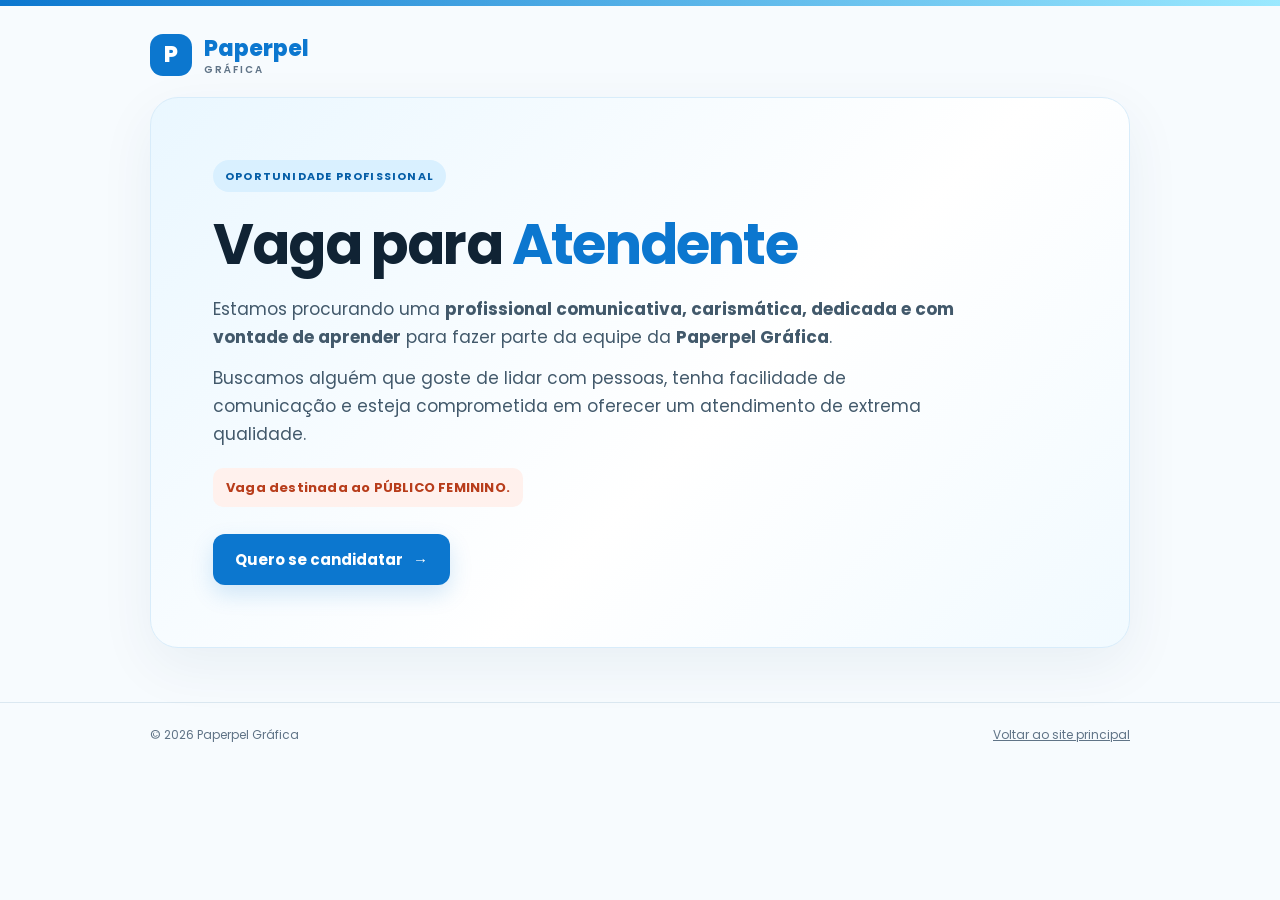
==== commit 28262b20: "Add files via upload" ====
--- a/index.html
+++ b/index.html
@@ -1,401 +1,202 @@
 <!DOCTYPE html>
 <html lang="pt-BR">
 <head>
-  <meta charset="UTF-8">
-  <meta name="viewport" content="width=device-width, initial-scale=1.0">
-  <meta name="description" content="Paperpel Gráfica em Belo Horizonte. Impressão digital, banners, adesivos personalizados, cartões de visita, comunicação visual e encadernação no Rio Branco e região.">
-  <title>Paperpel Gráfica em Belo Horizonte | Impressão e Comunicação Visual</title>
-  <link rel="canonical" href="https://www.paperpelgrafica.com.br/">
-  <meta name="robots" content="index, follow">
-  <meta property="og:type" content="website">
-  <meta property="og:title" content="Paperpel Gráfica em Belo Horizonte | Impressão e Comunicação Visual">
-  <meta property="og:description" content="Impressão digital, banners, adesivos personalizados, cartões de visita, comunicação visual e encadernação no Rio Branco e região.">
-  <meta property="og:url" content="https://www.paperpelgrafica.com.br/">
-  <meta property="og:site_name" content="Paperpel Gráfica">
-  <link rel="stylesheet" href="style.css?v=20260831-33">
-  <link rel="icon" type="image/png" sizes="512x512" href="assets/favicon.png?v=20260905-1">
-  <link rel="icon" type="image/x-icon" href="assets/favicon.ico?v=20260905-1">
-  <link rel="apple-touch-icon" sizes="180x180" href="assets/apple-touch-icon.png?v=20260905-1">
-
-  <style>
-    .brand img{
-      width:210px !important;
-      height:68px !important;
-      max-width:210px !important;
-      object-fit:contain !important;
-    }
-
-    @media (max-width:560px){
-      .brand img{
-        width:145px !important;
-        height:52px !important;
-        max-width:145px !important;
+<meta charset="UTF-8">
+<meta name="viewport" content="width=device-width, initial-scale=1">
+<meta name="robots" content="noindex, nofollow">
+<meta name="theme-color" content="#0C77CF">
+<meta name="description" content="Vaga para Atendente na Paperpel Gráfica, em Belo Horizonte.">
+<title>Vaga para Atendente | Paperpel Gráfica</title>
+<link rel="preconnect" href="https://fonts.googleapis.com">
+<link rel="preconnect" href="https://fonts.gstatic.com" crossorigin>
+<link href="https://fonts.googleapis.com/css2?family=Poppins:wght@400;500;600;700;800&display=swap" rel="stylesheet">
+<style>
+:root{--blue:#0C77CF;--blue2:#2A8FE2;--ink:#102334;--muted:#607487;--pale:#edf8ff;--line:#dbe8f1}
+*{box-sizing:border-box}
+html{scroll-behavior:smooth}
+body{margin:0;background:#f7fbfe;color:var(--ink);font-family:Poppins,Arial,sans-serif;line-height:1.65}
+a{color:inherit}
+.wrap{width:min(100% - 36px,980px);margin:auto}
+.topline{height:6px;background:linear-gradient(90deg,var(--blue),#9BE9FF)}
+header{padding:25px 0 18px}
+.brand{display:inline-flex;align-items:center;gap:12px;text-decoration:none;font-weight:800;color:var(--blue);font-size:22px}
+.mark{display:grid;place-items:center;width:42px;height:42px;border-radius:13px;background:var(--blue);color:white;font-size:22px}
+.brand small{display:block;font-size:10px;letter-spacing:2px;color:var(--muted);font-weight:600;margin-top:-5px}
+.hero{position:relative;overflow:hidden;border:1px solid #d8ecfa;border-radius:28px;padding:clamp(28px,6vw,62px);background:linear-gradient(135deg,#eaf7ff,#fff 58%,#f1faff);box-shadow:0 18px 55px #123b5810}
+.eyebrow{display:inline-flex;padding:7px 12px;border-radius:999px;background:#d9f0ff;color:#075fa8;font-size:11px;font-weight:700;letter-spacing:1.2px;text-transform:uppercase}
+h1{font-size:clamp(34px,6vw,56px);line-height:1.12;letter-spacing:-1.8px;margin:22px 0 18px}
+h1 span{color:var(--blue)}
+.intro{font-size:17px;max-width:760px;color:#42596b;margin:0}
+.intro p{margin:0 0 13px}
+.intro p:last-child{margin-bottom:0}
+.female-note{display:inline-block;margin-top:20px;padding:9px 13px;border-radius:10px;background:#fff1ed;color:#b83d1b;font-size:13px;font-weight:700;letter-spacing:.2px}
+.cta{display:inline-flex;justify-content:center;align-items:center;gap:10px;text-decoration:none;border:0;background:var(--blue);color:white;font-family:inherit;font-size:15px;font-weight:700;padding:14px 22px;border-radius:12px;box-shadow:0 9px 22px #0c77cf2b;transition:transform .2s,background .2s;cursor:pointer}
+.cta:hover{background:#0869b8;transform:translateY(-2px)}
+.hero .cta{margin-top:27px}
+main{padding-bottom:54px}
+.section{padding:36px 0 0;scroll-margin-top:22px}
+.section h2{font-size:clamp(23px,4vw,31px);line-height:1.2;letter-spacing:-.7px;margin:0 0 10px}
+.section-lead{color:var(--muted);margin:0 0 22px}
+.grid{display:grid;grid-template-columns:repeat(2,minmax(0,1fr));gap:16px}
+.card{background:white;border:1px solid var(--line);border-radius:18px;padding:23px;box-shadow:0 8px 28px #123b5808}
+.card h3{font-size:16px;margin:0 0 15px;display:flex;gap:10px;align-items:center}
+.ico{display:grid;place-items:center;flex:0 0 34px;width:34px;height:34px;border-radius:10px;background:var(--pale);color:var(--blue);font-size:17px}
+.check-list{display:grid;gap:12px}
+.check-item{display:flex;align-items:flex-start;gap:11px;color:#42596b;cursor:pointer;line-height:1.55}
+.check-item input{appearance:none;-webkit-appearance:none;flex:0 0 20px;width:20px;height:20px;margin:2px 0 0;border:1.8px solid #a9bdcc;border-radius:5px;background:#fff;cursor:pointer;position:relative;transition:background .15s,border-color .15s}
+.check-item input:checked{background:var(--blue);border-color:var(--blue)}
+.check-item input:checked:after{content:"";position:absolute;left:5px;top:1px;width:6px;height:11px;border:solid #fff;border-width:0 2px 2px 0;transform:rotate(45deg)}
+.check-item:has(input:checked) span{color:#718392}
+.card.complete{border-color:#8bc8ed;box-shadow:0 0 0 2px #0c77cf12}
+.progress{margin-top:17px;padding-top:13px;border-top:1px solid #edf2f6;color:var(--muted);font-size:12px}
+.progress strong{color:var(--blue)}
+.hidden{display:none!important}
+.unlock-message{margin-top:20px;padding:14px 17px;border:1px solid #b9e5ce;border-radius:12px;background:#f0fbf5;color:#23633e;font-size:14px}
+.final-grid{margin-top:22px}
+.final-card p{color:#42596b;margin:0 0 17px}
+.final-card .cta{font-size:14px}
+footer{border-top:1px solid var(--line);padding:22px 0;color:var(--muted);font-size:12px}
+.footer-inner{display:flex;justify-content:space-between;gap:12px;flex-wrap:wrap}
+@media(max-width:650px){
+ .wrap{width:min(100% - 26px,980px)}
+ header{padding-top:18px}
+ .grid{grid-template-columns:1fr}
+ .hero{border-radius:20px}
+ .intro{font-size:15px}
+ .card{padding:20px}
+}
+@media(prefers-reduced-motion:reduce){html{scroll-behavior:auto}*,*::before,*::after{transition:none!important}}
+</style>
+</head>
+<body>
+<div class="topline"></div>
+<header class="wrap">
+  <a class="brand" href="https://www.paperpelgrafica.com.br/" aria-label="Paperpel Gráfica — página principal">
+    <span class="mark" aria-hidden="true">P</span><span>Paperpel <small>GRÁFICA</small></span>
+  </a>
+</header>
+
+<main class="wrap">
+  <!-- ETAPA 1: APRESENTAÇÃO -->
+  <section class="hero" id="inicio">
+    <span class="eyebrow">Oportunidade profissional</span>
+    <h1>Vaga para <span>Atendente</span></h1>
+    <div class="intro">
+      <p>Estamos procurando uma <strong>profissional comunicativa, carismática, dedicada e com vontade de aprender</strong> para fazer parte da equipe da <strong>Paperpel Gráfica</strong>.</p>
+      <p>Buscamos alguém que goste de lidar com pessoas, tenha facilidade de comunicação e esteja comprometida em oferecer um atendimento de extrema qualidade.</p>
+    </div>
+    <div class="female-note">Vaga destinada ao PÚBLICO FEMININO.</div>
+    <div><button class="cta" id="startButton" type="button">Quero se candidatar <span aria-hidden="true">→</span></button></div>
+  </section>
+
+  <!-- ETAPA 2: REQUISITOS -->
+  <section class="section hidden" id="requirements" aria-labelledby="requirementsTitle">
+    <h2 id="requirementsTitle">Requisitos para a vaga</h2>
+    <p class="section-lead">Leia com atenção e marque os itens que correspondem aos seus conhecimentos e habilidades. Você precisa concluir todos os itens de pelo menos uma das listas para continuar.</p>
+
+    <div class="grid">
+      <article class="card" id="minimumCard">
+        <h3><span class="ico" aria-hidden="true">✓</span>Requisitos mínimos</h3>
+        <div class="check-list" id="minimumList">
+          <label class="check-item"><input type="checkbox"><span>Excelente comunicação e carisma;</span></label>
+          <label class="check-item"><input type="checkbox"><span>Boa desenvoltura no atendimento ao cliente;</span></label>
+          <label class="check-item"><input type="checkbox"><span>Facilidade de aprendizado;</span></label>
+          <label class="check-item"><input type="checkbox"><span>Conhecimentos básicos de informática (digitação e pesquisas na internet);</span></label>
+          <label class="check-item"><input type="checkbox"><span>Noções de diagramação e design serão um diferencial;</span></label>
+          <label class="check-item"><input type="checkbox"><span>Ensino médio completo ou maior de 18 anos.</span></label>
+          <label class="check-item"><input type="checkbox"><span>Residir próximo à Paperpel Gráfica.</span></label>
+        </div>
+        <div class="progress" id="minimumProgress" aria-live="polite">0 de 7 requisitos marcados</div>
+      </article>
+
+      <article class="card" id="desiredCard">
+        <h3><span class="ico" aria-hidden="true">★</span>Perfil desejado</h3>
+        <div class="check-list" id="desiredList">
+          <label class="check-item"><input type="checkbox"><span>Atendimento cordial, profissional e de alto nível.</span></label>
+          <label class="check-item"><input type="checkbox"><span>Carisma, excelente comunicação e facilidade para lidar com diferentes perfis de clientes.</span></label>
+          <label class="check-item"><input type="checkbox"><span>Boa apresentação profissional.</span></label>
+          <label class="check-item"><input type="checkbox"><span>Noções de vendas de serviços gráficos.</span></label>
+          <label class="check-item"><input type="checkbox"><span>Conhecimento de CorelDRAW, especialmente para tarefas básicas de criação e edição.</span></label>
+          <label class="check-item"><input type="checkbox"><span>Raciocínio rápido e facilidade de aprendizado.</span></label>
+          <label class="check-item"><input type="checkbox"><span>Residir próximo à Paperpel Gráfica.</span></label>
+        </div>
+        <div class="progress" id="desiredProgress" aria-live="polite">0 de 7 requisitos marcados</div>
+      </article>
+    </div>
+
+    <div class="unlock-message hidden" id="unlockMessage" role="status">
+      <strong>Parabéns!</strong> Você concluiu uma das listas. A etapa de candidatura foi liberada.
+    </div>
+  </section>
+
+  <!-- ETAPA FINAL: FORMULÁRIO E CURRÍCULO -->
+  <section class="section hidden" id="application" aria-labelledby="applicationTitle">
+    <h2 id="applicationTitle">Vamos continuar sua candidatura!</h2>
+    <p class="section-lead">Agora, conclua as duas etapas abaixo para participar do processo seletivo da Paperpel.</p>
+    <div class="grid final-grid">
+      <article class="card final-card">
+        <h3><span class="ico" aria-hidden="true">1</span>Preencha o formulário</h3>
+        <p>Responda às perguntas do formulário de candidatura para que possamos conhecer melhor você.</p>
+        <a class="cta" href="https://docs.google.com/forms/d/e/1FAIpQLSd8I7uzT1bGIURE9-Hm0hfmEvoTVmWrnJxcvAnfz064aDzG1Q/viewform" target="_blank" rel="noopener">Preencher formulário →</a>
+      </article>
+      <article class="card final-card">
+        <h3><span class="ico" aria-hidden="true">2</span>Envie seu currículo com foto</h3>
+        <p>Depois de preencher o formulário, envie seu currículo com foto pelo WhatsApp da Paperpel.</p>
+        <a class="cta" href="https://wa.me/5531985268205?text=Ol%C3%A1%2C%20j%C3%A1%20preenchi%20o%20formul%C3%A1rio%20e%20estou%20enviando%20meu%20curr%C3%ADculo%20com%20foto%20para%20a%20vaga%20de%20Atendente." target="_blank" rel="noopener">Enviar currículo pelo WhatsApp →</a>
+      </article>
+    </div>
+    <p class="section-lead" style="text-align:center;margin-top:22px;margin-bottom:0">Após concluir as duas etapas, aguarde o contato da equipe da Paperpel.</p>
+  </section>
+</main>
+
+<footer>
+  <div class="wrap footer-inner"><span>© 2026 Paperpel Gráfica</span><a href="https://www.paperpelgrafica.com.br/">Voltar ao site principal</a></div>
+</footer>
+
+<script>
+(function(){
+  const startButton = document.getElementById('startButton');
+  const requirements = document.getElementById('requirements');
+  const application = document.getElementById('application');
+  const unlockMessage = document.getElementById('unlockMessage');
+
+  function updateList(listId, cardId, progressId){
+    const list = document.getElementById(listId);
+    const checks = Array.from(list.querySelectorAll('input[type="checkbox"]'));
+    const checked = checks.filter(check => check.checked).length;
+    const complete = checked === checks.length;
+    document.getElementById(cardId).classList.toggle('complete', complete);
+    document.getElementById(progressId).innerHTML =
+      '<strong>' + checked + ' de ' + checks.length + '</strong> requisitos marcados' +
+      (complete ? ' · Lista concluída!' : '');
+    return complete;
+  }
+
+  function updateProgress(){
+    const minimumComplete = updateList('minimumList','minimumCard','minimumProgress');
+    const desiredComplete = updateList('desiredList','desiredCard','desiredProgress');
+
+    if(minimumComplete || desiredComplete){
+      const firstUnlock = application.classList.contains('hidden');
+      application.classList.remove('hidden');
+      unlockMessage.classList.remove('hidden');
+      if(firstUnlock){
+        window.setTimeout(function(){
+          application.scrollIntoView({behavior:'smooth',block:'start'});
+        },150);
       }
     }
-  </style>
-
-  <style>
-    /* Avião escolhido pelo usuário */
-    .paper-plane{
-      width:78px;
-      height:52px;
-      margin-bottom:28px;
-      transform:none;
-      display:flex;
-      align-items:center;
-    }
-
-    .paper-plane img{
-      width:78px;
-      height:52px;
-      object-fit:contain;
-      display:block;
-    }
-  </style>
-
-  <style id="paperpel-background-fix">
-    /* O background fica ACIMA da cor da seção e ABAIXO do conteúdo */
-    .hero{
-      position:relative !important;
-      isolation:isolate !important;
-      overflow:hidden !important;
-      background:#edf8ff !important;
-    }
-
-    .hero-bg{
-      position:absolute !important;
-      inset:0 !important;
-      z-index:0 !important;
-      background-image:url('assets/background-paper.png?v=5') !important;
-      background-position:center !important;
-      background-size:cover !important;
-      background-repeat:no-repeat !important;
-      opacity:.45 !important;
-      pointer-events:none !important;
-    }
-
-    .hero-grid{
-      position:relative !important;
-      z-index:1 !important;
-    }
-
-    .blue-section{
-      position:relative !important;
-      isolation:isolate !important;
-      overflow:hidden !important;
-    }
-
-    .blue-section-bg{
-      position:absolute !important;
-      inset:0 !important;
-      z-index:0 !important;
-      background-image:url('assets/background-paper.png?v=5') !important;
-      background-position:center !important;
-      background-size:cover !important;
-      background-repeat:no-repeat !important;
-      opacity:.20 !important;
-      pointer-events:none !important;
-    }
-
-    .differentiators{
-      position:relative !important;
-      z-index:1 !important;
-    }
-  </style>
-
-<style id="paperpel-layout-fix">
-  .hero-grid{
-    position:relative !important;
-    z-index:1 !important;
-    min-height:620px !important;
-    display:grid !important;
-    grid-template-columns:minmax(0,1.25fr) minmax(280px,.75fr) !important;
-    gap:70px !important;
-    align-items:center !important;
-    padding:80px 0 !important;
   }
 
-  .hero-copy{
-    align-self:center !important;
-  }
-
-  .hero-card{
-    align-self:center !important;
-    justify-self:end !important;
-  }
-
-  @media(max-width:900px){
-    .hero-grid{
-      grid-template-columns:1fr !important;
-      gap:45px !important;
-      padding:65px 0 !important;
-    }
-
-    .hero-card{
-      justify-self:start !important;
-    }
-  }
-</style>
-
-
-<style id="paperpel-quality-map-fix">
-  .quality-word{color:#bfe9ff !important;font-weight:800 !important;}
-  .hero-copy .eyebrow,.hero-copy>p,.hero-note{color:#102334 !important;}
-  .maps-link{
-    display:inline-flex;align-items:center;gap:8px;margin-top:7px;
-    color:#0470C9 !important;font-size:13px !important;font-weight:700 !important;
-  }
-  .maps-link:hover{opacity:.85;transform:translateX(2px);}
-  .maps-icon{width:18px;height:18px;display:block;flex:0 0 18px;}
-</style>
-
-</head>
-<body>
-
-<header class="header">
-  <div class="container nav">
-    <a class="brand" href="#diferenciais" aria-label="Paperpel Gráfica">
-      <img src="assets/logo-paperpel.svg?v=4" alt="Paperpel Gráfica">
-    </a>
-
-    <nav class="menu" aria-label="Navegação principal">
-      <a href="#servicos">Serviços</a>
-      <a href="#avaliacoes">Avaliações</a>
-      <a href="#contato">Contato</a>
-    </nav>
-
-    <div class="social-icons" aria-label="Redes sociais">
-      <a href="https://www.instagram.com/paperpel.grafica/" target="_blank" rel="noopener" aria-label="Instagram">
-        <img src="assets/Instagram_.svg" alt="">
-      </a>
-      <a href="https://wa.me/5531985268205" target="_blank" rel="noopener" aria-label="WhatsApp">
-        <img src="assets/WhatsApp_.svg" alt="">
-      </a>
-    </div>
-  </div>
-</header>
-
-<main>
-  <section id="inicio" class="hero">
-    <div class="hero-bg" aria-hidden="true"></div>
-
-    <div class="container hero-grid">
-      <div class="hero-copy">
-        <h1><strong style="color:#FFFFFF !important;">Suas ideias ganham forma.</strong></h1>
-        <p>Impressão e soluções gráficas em Belo Horizonte para empresas, escolas, eventos e para o seu dia a dia.</p>
-
-        <div class="hero-actions">
-          <a class="button primary" href="https://wa.me/5531985268205" target="_blank" rel="noopener">Solicitar orçamento</a>
-          <a class="button secondary" href="#servicos">Conhecer serviços</a>
-        </div>
-
-        <div class="hero-note">
-          <span class="dot"></span>
-          Atendimento em Belo Horizonte
-        </div>
-      </div>
-
-      <div class="hero-card">
-        <div class="paper-plane">
-          <img src="assets/aviao-paperpel.png?v=1" alt="" aria-hidden="true">
-        </div>
-        <span>QUALIDADE</span>
-        <strong>que você<br>pode ver.</strong>
-        <p>Do arquivo à impressão, cuidamos de cada detalhe para entregar um resultado profissional.</p>
-      </div>
-    </div>
-  </section>
-
-  <section id="servicos" class="section">
-    <div class="container">
-      <div class="section-heading">
-        <span class="eyebrow">O QUE FAZEMOS</span>
-        <h2>Soluções para <span>cada projeto.</span></h2>
-        <p>Uma gráfica completa para transformar sua necessidade em material pronto para usar.</p>
-      </div>
-
-      <div class="services-grid services-grid-images">
-        <article class="service-card service-card-image featured">
-          <div class="service-image">
-            <img src="assets/impressao.png?v=1" alt="Impressão digital em Belo Horizonte">
-          </div>
-          <div class="service-content">
-            <h3>Impressão</h3>
-            <p>Impressão em diversos tamanhos e gramaturas, com ou sem corte, em papel couché, cartão, vinil e kraft. Plastificação, encadernação e ótimos preços para grandes quantidades.</p>
-                      </div>
-        </article>
-
-        <article class="service-card service-card-image">
-          <div class="service-image">
-            <img src="assets/comunicacao-visual.png?v=1" alt="Comunicação visual, banners e adesivos em Belo Horizonte">
-          </div>
-          <div class="service-content">
-            <h3>Comunicação visual</h3>
-            <p>Banners, panfletos, cartões de visita comuns e premium, Wind Banners, blocos, adesivos, pastas, envelopes, sacolas, receituários, rifas, cardápios e muito mais. Personalizado com a sua marca.</p>
-                      </div>
-        </article>
-
-        <article class="service-card service-card-image">
-          <div class="service-image">
-            <img src="assets/foto.png?v=1" alt="Impressão de fotos em Belo Horizonte">
-          </div>
-          <div class="service-content">
-            <h3>Impressão de fotos</h3>
-            <p>Fotos tradicionais e adesivas, Polaroid, foto ímã, fotos 3x4 e tamanhos A3 e A4. Altíssima resolução, tinta original e tecnologia de 6 cores, com cores mais vivas, excelente definição e maior durabilidade.</p>
-                      </div>
-        </article>
-
-        <article class="service-card service-card-image">
-          <div class="service-image">
-            <img src="assets/personalizados.png?v=1" alt="Produtos personalizados em Belo Horizonte">
-          </div>
-          <div class="service-content">
-            <h3>Personalizados</h3>
-            <p>Canecas de porcelana brancas personalizadas, com alça colorida ou modelo mágico, garrafinhas, chaveiros, relógios de parede e de mesa, bottons e mouse pads. Personalizado do seu jeito.</p>
-                      </div>
-        </article>
-      </div>
-    </div>
-  </section>
-
-  <section id="diferenciais" class="blue-section">
-    <div class="blue-section-bg" aria-hidden="true"></div>
-
-    <div class="container differentiators">
-      <div>
-        <span class="eyebrow light">POR QUE A PAPERPEL</span>
-        <h2>Mais do que<br>imprimir.<br><strong>É entregar<br><span class="quality-word">QUALIDADE.</span></strong></h2>
-      </div>
-
-      <div class="diff-list">
-        <div class="diff-item">
-          <span>01</span>
-          <div>
-            <h3>Cuidado com o acabamento</h3>
-            <p>Cada pedido é preparado pensando no resultado final.</p>
-          </div>
-        </div>
-
-        <div class="diff-item">
-          <span>02</span>
-          <div>
-            <h3>Atendimento especializado</h3>
-            <p>Você fala com quem entende do que está sendo produzido.</p>
-          </div>
-        </div>
-
-        <div class="diff-item">
-          <span>03</span>
-          <div>
-            <h3>Versatilidade</h3>
-            <p>Do pequeno material ao projeto de comunicação visual.</p>
-          </div>
-        </div>
-      </div>
-    </div>
-  </section>
-
-  <section id="avaliacoes" class="reviews-section">
-    <div class="container">
-      <div class="reviews-heading">
-        <div>
-          <span class="eyebrow">O QUE NOSSOS CLIENTES DIZEM</span>
-          <div class="reviews-rating">
-            <strong>5,0</strong>
-            <span class="stars" aria-label="5 estrelas">★★★★★</span>
-            <span>+200 avaliações no Google</span>
-          </div>
-        </div>
-      </div>
-
-      <div class="reviews-carousel">
-        <button class="review-arrow prev" type="button" aria-label="Avaliações anteriores">‹</button>
-        <div class="reviews-track" id="reviewsTrack"></div>
-        <button class="review-arrow next" type="button" aria-label="Próximas avaliações">›</button>
-      </div>
-
-      <div class="review-dots" id="reviewDots" aria-label="Navegação das avaliações"></div>
-    </div>
-  </section>
-
-  <section class="quote-section">
-    <div class="container quote-box">
-      <div>
-        <span class="eyebrow light">VAMOS PRODUZIR?</span>
-        <h2>Conte o que você precisa.</h2>
-        <p>Envie sua ideia, arquivo ou referência. A gente conversa sobre a melhor solução.</p>
-      </div>
-
-      <a class="button white" href="https://wa.me/5531985268205" target="_blank" rel="noopener">
-        Pedir orçamento pelo WhatsApp →
-      </a>
-    </div>
-  </section>
-
-  <section id="contato" class="contact section">
-    <div class="container contact-grid">
-      <div>
-        <span class="eyebrow">FALE COM A GENTE</span>
-        <h2>Paperpel <span>Gráfica.</span></h2>
-        <p>Somos uma gráfica em Belo Horizonte, na região do Rio Branco, para cuidar dos seus materiais impressos e personalizados.</p>
-      </div>
-
-      <div class="contact-card">
-        <div>
-          <small>WHATSAPP</small>
-          <a href="https://wa.me/5531985268205" target="_blank" rel="noopener">(31) 98526-8205</a>
-        </div>
-
-        <div>
-          <small>ENDEREÇO</small>
-          <p>Av. Bernarda Silvestre, 410 — Loja 3<br>Rio Branco — Belo Horizonte/MG</p>
-            <a class="maps-link" href="https://www.google.com/maps/search/?api=1&query=Av.%20Bernarda%20Silvestre%2C%20410%20Belo%20Horizonte%20MG" target="_blank" rel="noopener" aria-label="Abrir a localização da Paperpel no Google Maps">
-              <svg class="maps-icon" viewBox="0 0 24 24" aria-hidden="true">
-                <path fill="#EA4335" d="M12 2.5a7 7 0 0 0-7 7c0 5.2 7 12 7 12s7-6.8 7-12a7 7 0 0 0-7-7Zm0 10.2a3.2 3.2 0 1 1 0-6.4 3.2 3.2 0 0 1 0 6.4Z"/>
-                <circle cx="12" cy="9.5" r="1.7" fill="#4285F4"/>
-              </svg>
-              <span>Ver localização no Google Maps</span>
-            </a>
-        </div>
-
-        <div>
-          <small>HORÁRIO DE ATENDIMENTO</small>
-          <p>De segunda a sexta de 9:30 às 18:00 h</p>
-        </div>
-      </div>
-    </div>
-  </section>
-</main>
-
-<footer class="footer">
-  <div class="container footer-inner">
-    <img src="assets/logo-paperpel.svg?v=4" alt="Paperpel Gráfica">
-    <span>© 2026 Paperpel Gráfica. Todos os direitos reservados.</span>
-    <a href="#inicio">Voltar ao topo ↑</a>
-  </div>
-</footer>
-
-<script src="script.js?v=20260831-33"></script>
-  <!-- PAPERPEL — BOTÃO E JANELA DE ORÇAMENTO -->
-<div id="paperpel-orcamento-box" aria-hidden="true">
-
-  <div id="paperpel-orcamento-header">
-    <div class="paperpel-orcamento-titulo">
-      🧮 Orçamento Paperpel
-    </div>
-
-    <div class="paperpel-orcamento-controles">
-      <button id="paperpel-minimizar" type="button" aria-label="Minimizar orçamento">−</button>
-      <button id="paperpel-fechar" type="button" aria-label="Fechar orçamento">×</button>
-    </div>
-  </div>
-
-  <div id="paperpel-typebot-container"></div>
-
-</div>
-
-<button id="paperpel-orcamento-botao" type="button">
-  🧮 Fazer orçamento
-</button>
+  startButton.addEventListener('click', function(){
+    requirements.classList.remove('hidden');
+    requirements.scrollIntoView({behavior:'smooth',block:'start'});
+  });
+
+  document.querySelectorAll('.check-list input[type="checkbox"]').forEach(function(check){
+    check.addEventListener('change', updateProgress);
+  });
+})();
+</script>
 </body>
 </html>
